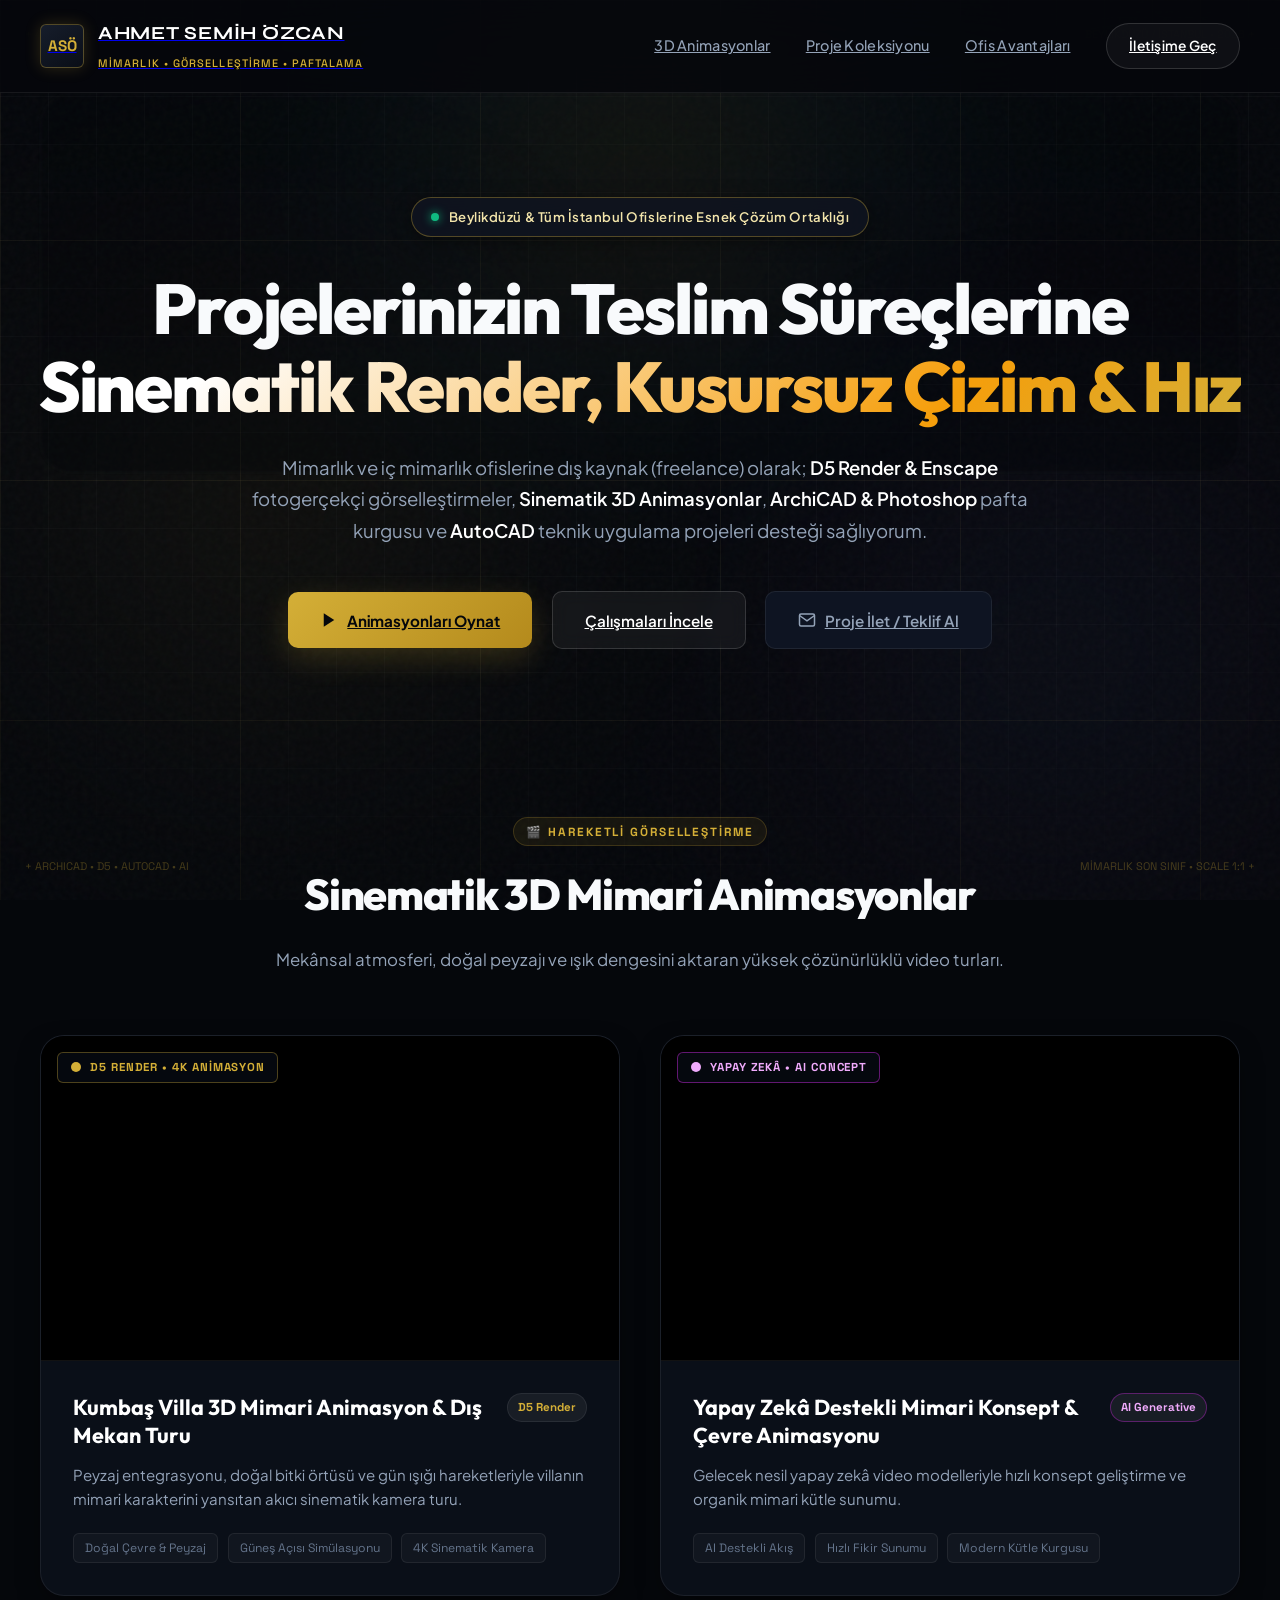
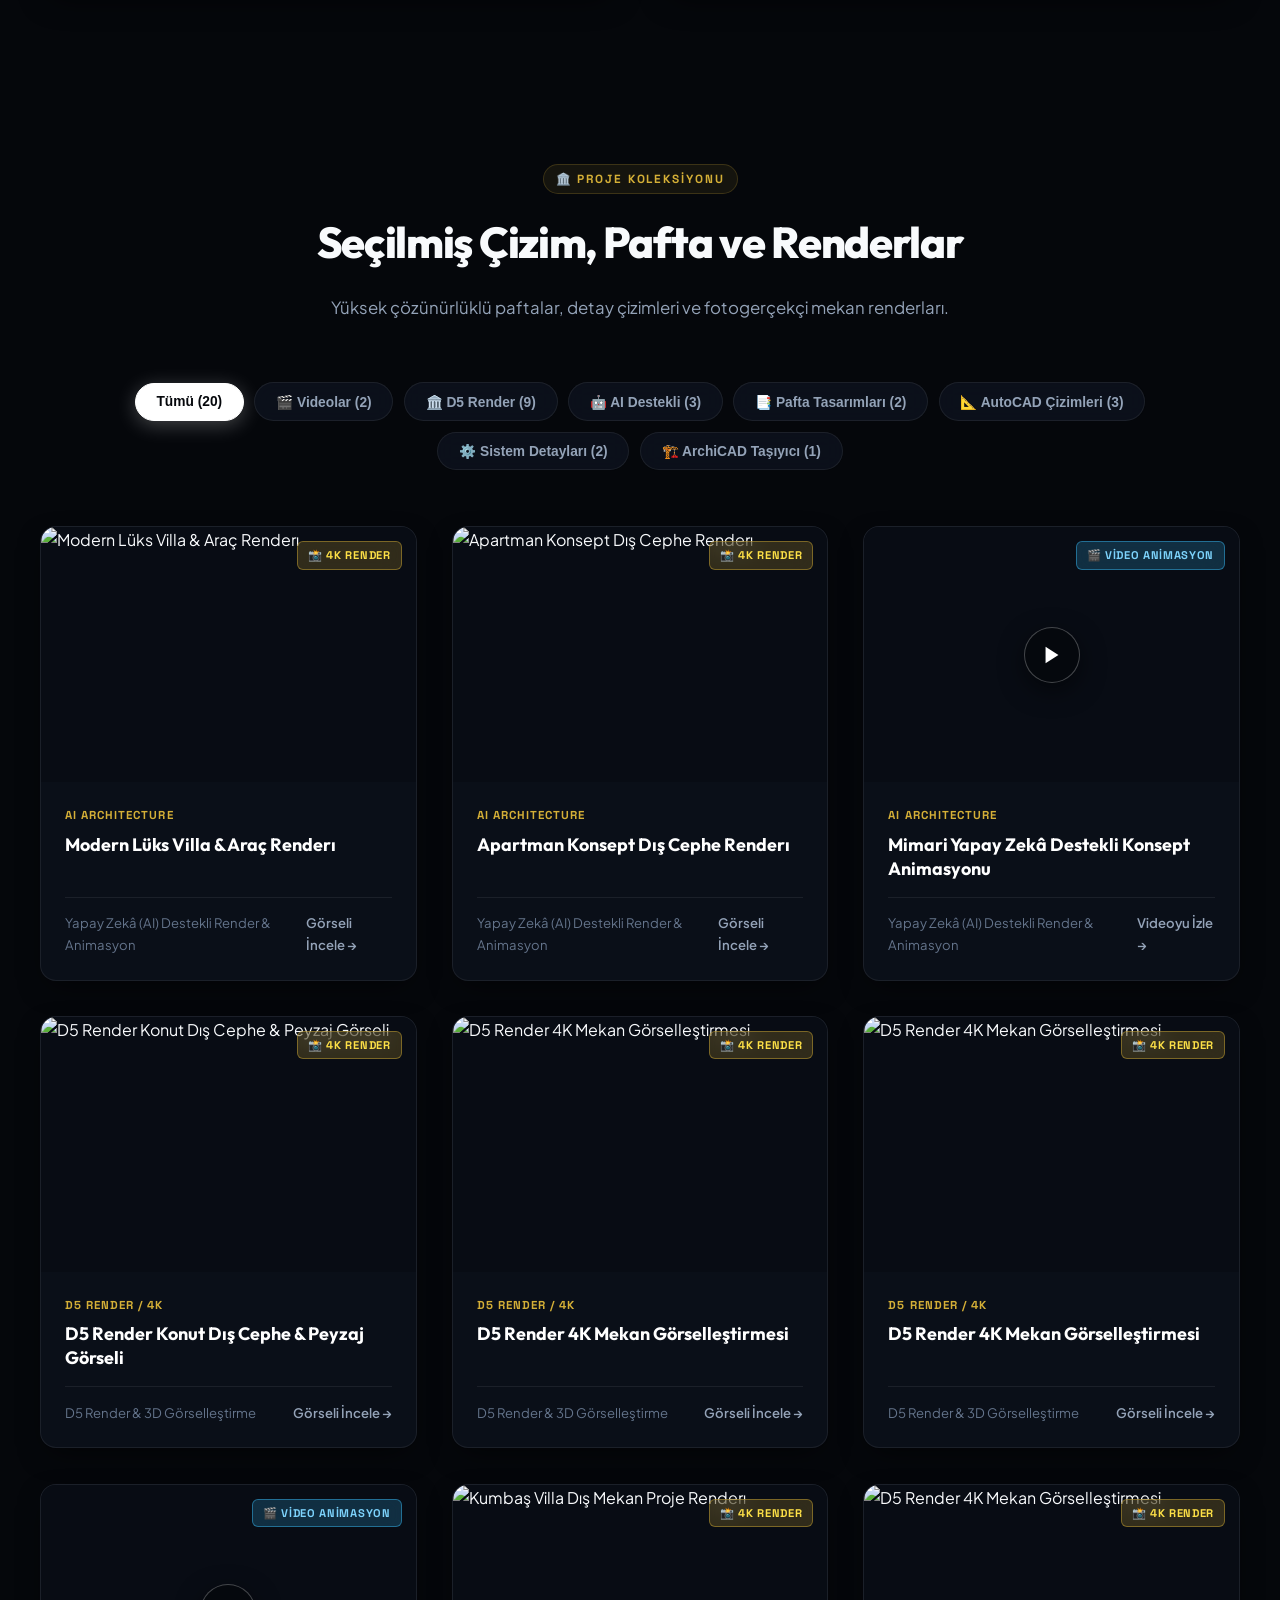
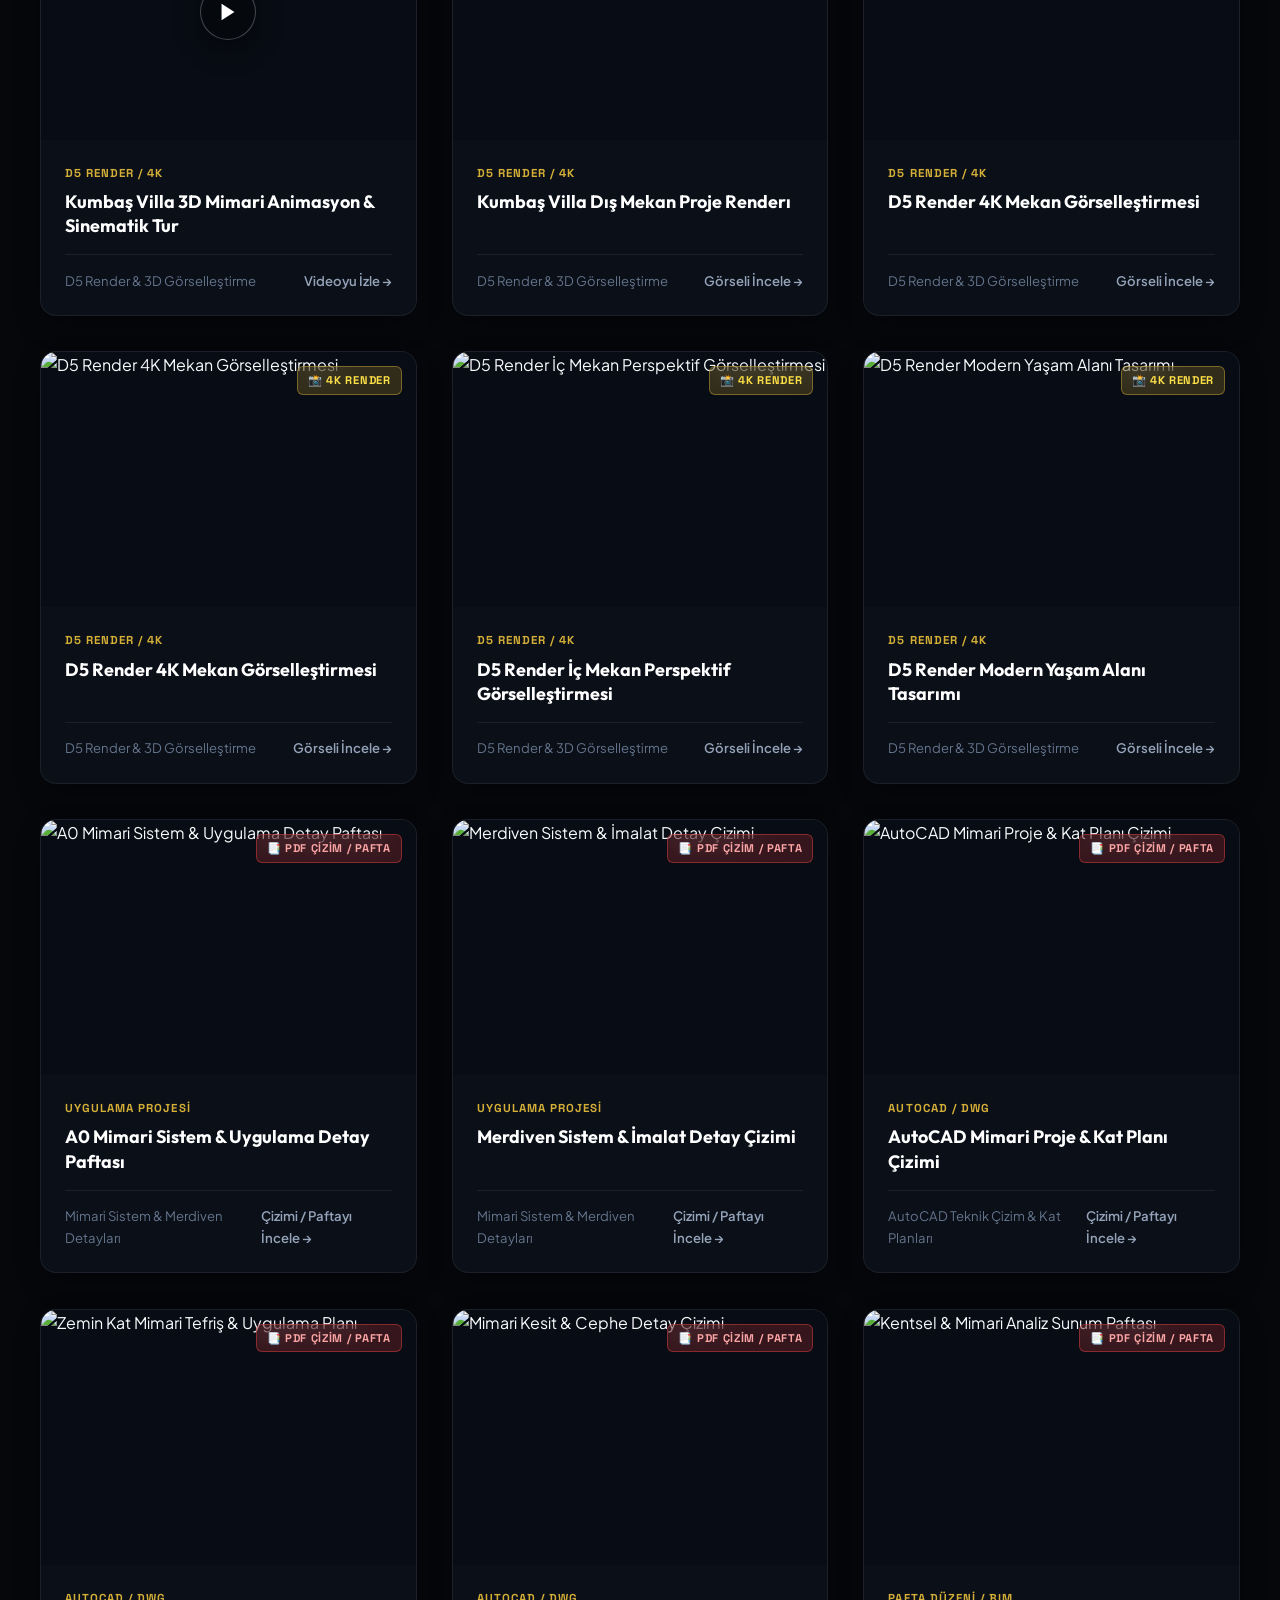
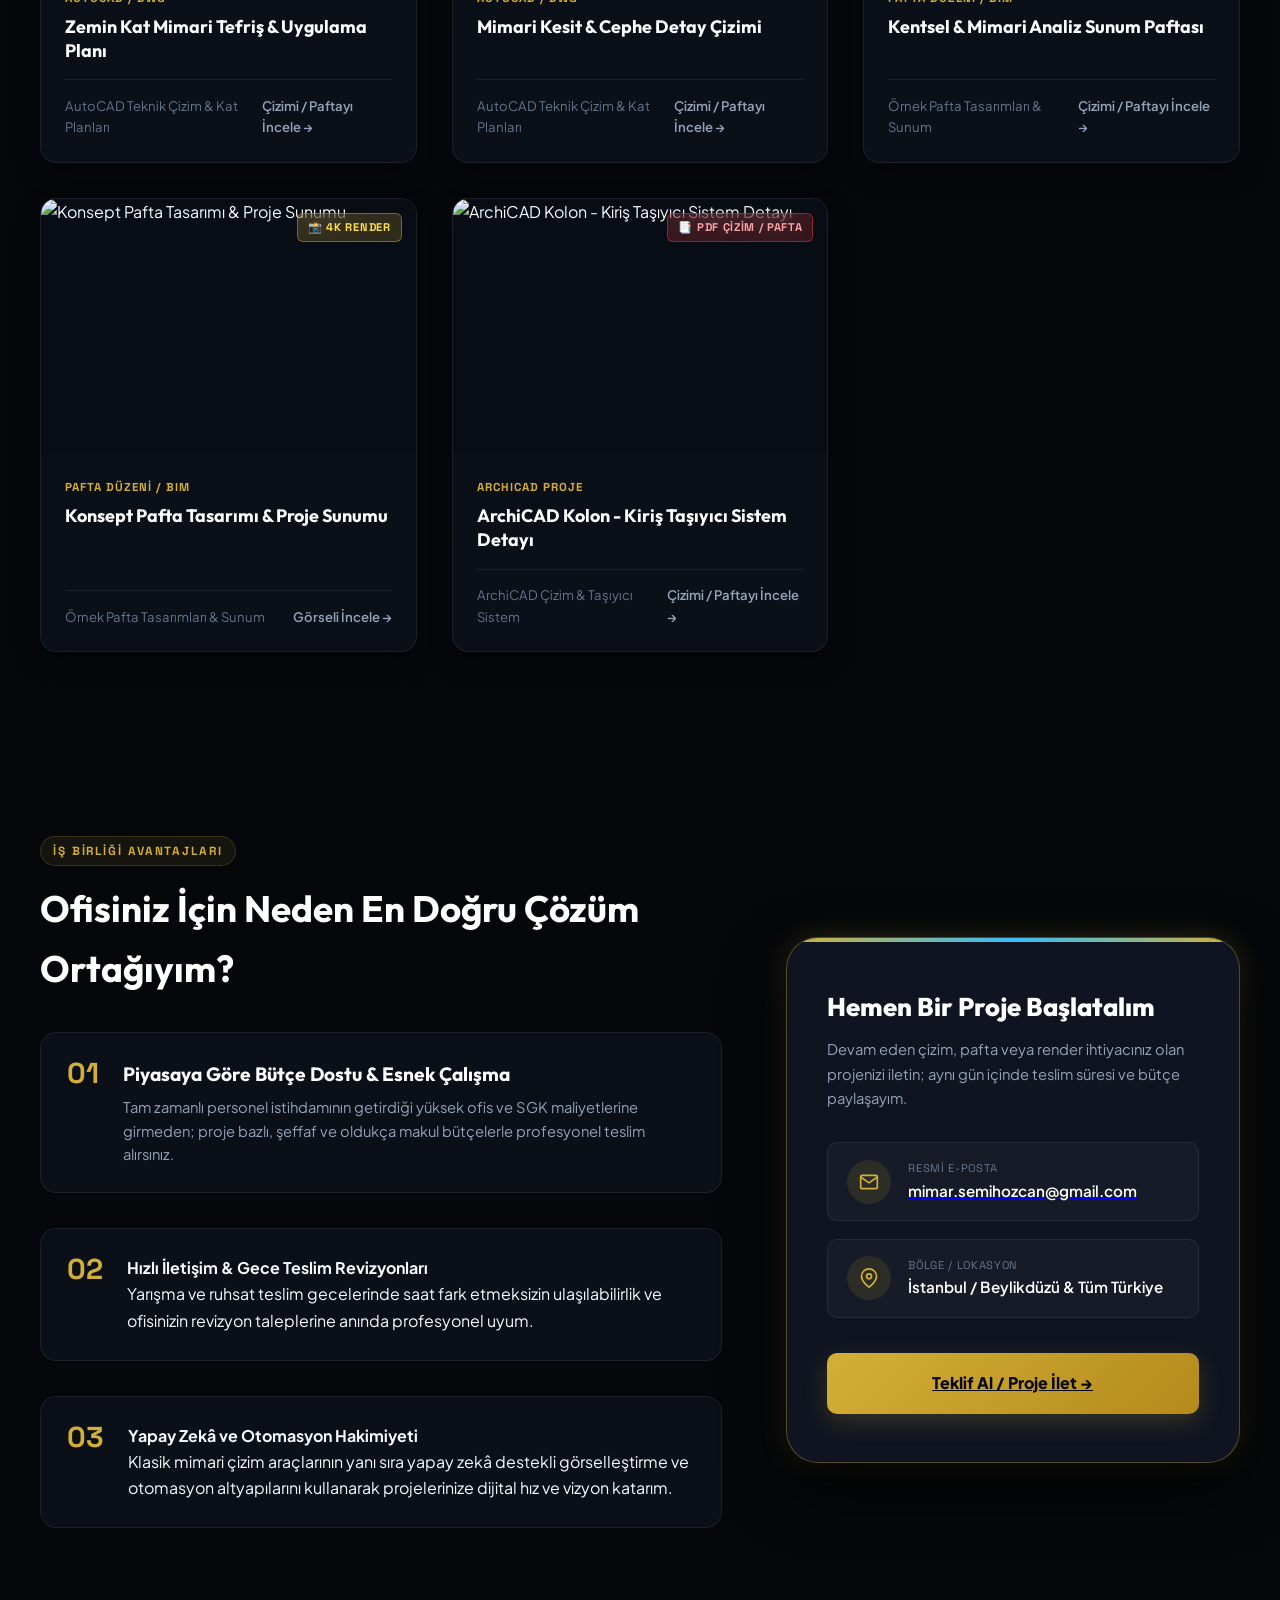
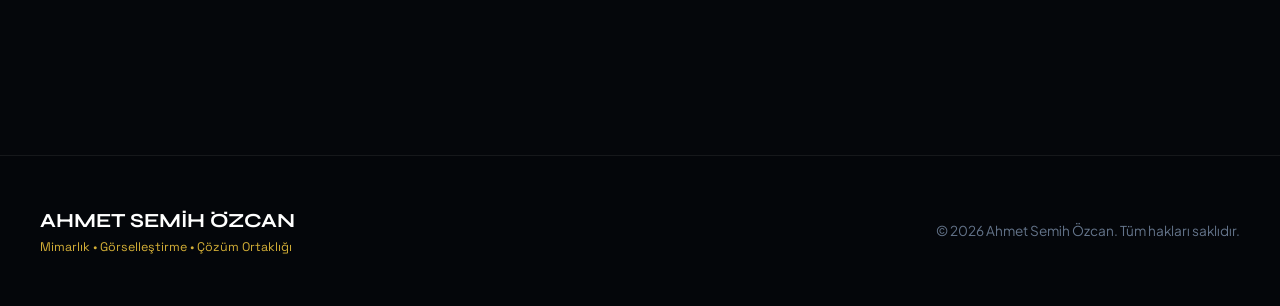
==== index.html @ 5a9ee0f5 "Semih Ozcan Mimarlik & 3D Gorsellestirme Portfolyosu" ====
<!DOCTYPE html>
<html lang="tr">
<head>
  <meta charset="UTF-8">
  <meta name="viewport" content="width=device-width, initial-scale=1.0">
  <title>Ahmet Semih Özcan | Mimari Tasarım, Render, Animasyon & Çizim Atölyesi</title>
  <meta name="description" content="Ahmet Semih Özcan - Mimari Portfolyo: D5 Render, 3D Sinematik Mimari Animasyonlar, ArchiCAD paftalama, AutoCAD teknik detay projeleri.">
  <link rel="stylesheet" href="/portfolio/style.css?v=2.3">
  <link rel="stylesheet" href="/style.css?v=2.3">
  <style>
/* === LUXURY ARCHITECTURAL ATELIER - PREMIUM DESIGN SYSTEM === */
@import url('https://fonts.googleapis.com/css2?family=Outfit:wght@300;400;500;600;700;800;900&family=Plus+Jakarta+Sans:ital,wght@0,300;0,400;0,500;0,600;0,700;1,400&family=Syne:wght@500;600;700;800&family=Space+Grotesk:wght@500;700&display=swap');

:root {
  --bg-deep: #05070B;
  --bg-surface: #090D15;
  --bg-surface-elevated: #0F1420;
  --bg-glass: rgba(12, 17, 27, 0.75);
  --bg-glass-card: rgba(15, 21, 33, 0.65);
  
  --border-subtle: rgba(255, 255, 255, 0.07);
  --border-medium: rgba(255, 255, 255, 0.14);
  --border-gold: rgba(212, 175, 55, 0.35);
  --border-gold-hover: rgba(212, 175, 55, 0.7);
  
  --gold: #D4AF37;
  --gold-light: #F3E5AB;
  --gold-glow: rgba(212, 175, 55, 0.2);
  --cyan-accent: #38BDF8;
  --purple-accent: #C026D3;
  
  --text-pure: #FFFFFF;
  --text-heading: #F8FAFC;
  --text-body: #94A3B8;
  --text-muted: #64748B;
  
  --font-display: 'Syne', sans-serif;
  --font-heading: 'Outfit', sans-serif;
  --font-body: 'Plus Jakarta Sans', sans-serif;
  --font-mono: 'Space Grotesk', monospace;
  
  --radius-xs: 6px;
  --radius-sm: 10px;
  --radius-md: 16px;
  --radius-lg: 24px;
  --radius-xl: 32px;
  
  --shadow-card: 0 10px 30px -10px rgba(0, 0, 0, 0.7);
  --shadow-hover: 0 20px 40px -15px rgba(0, 0, 0, 0.9), 0 0 25px rgba(212, 175, 55, 0.15);
  --transition: all 0.35s cubic-bezier(0.16, 1, 0.3, 1);
}

* {
  margin: 0;
  padding: 0;
  box-sizing: border-box;
}

html {
  scroll-behavior: smooth;
}

body {
  font-family: var(--font-body);
  background-color: var(--bg-deep);
  color: var(--text-heading);
  line-height: 1.65;
  overflow-x: hidden;
  position: relative;
}

/* === ARCHITECTURAL BLUEPRINT CANVAS BACKGROUND === */
.bg-canvas-wrapper {
  position: fixed;
  top: 0;
  left: 0;
  width: 100vw;
  height: 100vh;
  z-index: -1;
  pointer-events: none;
  overflow: hidden;
}

/* Subtle drafting grid */
.architectural-grid {
  position: absolute;
  inset: 0;
  background-image: 
    linear-gradient(to right, rgba(255, 255, 255, 0.025) 1px, transparent 1px),
    linear-gradient(to bottom, rgba(255, 255, 255, 0.025) 1px, transparent 1px);
  background-size: 48px 48px;
  mask-image: radial-gradient(ellipse 90% 80% at 50% 30%, #000 60%, transparent 100%);
  -webkit-mask-image: radial-gradient(ellipse 90% 80% at 50% 30%, #000 60%, transparent 100%);
}

/* Macro grid lines */
.architectural-macro-grid {
  position: absolute;
  inset: 0;
  background-image: 
    linear-gradient(to right, rgba(212, 175, 55, 0.04) 1px, transparent 1px),
    linear-gradient(to bottom, rgba(212, 175, 55, 0.04) 1px, transparent 1px);
  background-size: 240px 240px;
}

/* Dramatic Ambient Spotlights (Gallery Lighting) */
.ambient-light-1 {
  position: absolute;
  top: -10%;
  left: 50%;
  transform: translateX(-50%);
  width: 900px;
  height: 550px;
  background: radial-gradient(circle, rgba(212, 175, 55, 0.12) 0%, rgba(56, 189, 248, 0.04) 45%, transparent 75%);
  filter: blur(100px);
}

.ambient-light-2 {
  position: absolute;
  top: 40%;
  right: -10%;
  width: 700px;
  height: 600px;
  background: radial-gradient(circle, rgba(56, 189, 248, 0.06) 0%, rgba(192, 38, 211, 0.03) 50%, transparent 70%);
  filter: blur(120px);
}

.ambient-light-3 {
  position: absolute;
  bottom: 10%;
  left: -10%;
  width: 800px;
  height: 600px;
  background: radial-gradient(circle, rgba(212, 175, 55, 0.07) 0%, transparent 70%);
  filter: blur(120px);
}

/* Subtle Filmic Grain Overlay */
.grain-overlay {
  position: absolute;
  inset: 0;
  opacity: 0.03;
  background-image: url("data:image/svg+xml,%3Csvg viewBox='0 0 200 200' xmlns='http://www.w3.org/2000/svg'%3E%3Cfilter id='noiseFilter'%3E%3CfeTurbulence type='fractalNoise' baseFrequency='0.8' numOctaves='3' stitchTiles='stitch'/%3E%3C/filter%3E%3Crect width='100%25' height='100%25' filter='url(%23noiseFilter)'/%3E%3C/svg%3E");
}

/* Decorative Ruler / Blueprint Ticks */
.blueprint-decorations {
  position: fixed;
  inset: 0;
  z-index: 1;
  pointer-events: none;
}

.decor-crosshair {
  position: absolute;
  color: rgba(212, 175, 55, 0.3);
  font-family: var(--font-mono);
  font-size: 11px;
}

.decor-top-left { top: 25px; left: 25px; }
.decor-top-right { top: 25px; right: 25px; }
.decor-bottom-left { bottom: 25px; left: 25px; }
.decor-bottom-right { bottom: 25px; right: 25px; }

/* === NAVBAR === */
.navbar {
  position: sticky;
  top: 0;
  z-index: 100;
  backdrop-filter: blur(24px);
  -webkit-backdrop-filter: blur(24px);
  background: rgba(5, 7, 11, 0.82);
  border-bottom: 1px solid var(--border-subtle);
  padding: 1.1rem 2.5rem;
}

.nav-container {
  max-width: 1400px;
  margin: 0 auto;
  display: flex;
  justify-content: space-between;
  align-items: center;
}

.brand-logo {
  display: flex;
  align-items: center;
  gap: 14px;
}

.logo-badge {
  width: 44px;
  height: 44px;
  border-radius: var(--radius-xs);
  background: linear-gradient(145deg, #161D2B, #0A0E17);
  border: 1px solid var(--border-gold);
  color: var(--gold);
  display: flex;
  align-items: center;
  justify-content: center;
  font-family: var(--font-mono);
  font-weight: 700;
  font-size: 0.95rem;
  box-shadow: 0 0 16px var(--gold-glow);
}

.brand-title-group .name {
  font-family: var(--font-display);
  font-size: 1.15rem;
  font-weight: 700;
  letter-spacing: 0.04em;
  color: var(--text-pure);
  display: block;
}

.brand-title-group .tagline {
  font-family: var(--font-mono);
  font-size: 0.68rem;
  font-weight: 500;
  color: var(--gold);
  letter-spacing: 0.1em;
  text-transform: uppercase;
}

.nav-links {
  display: flex;
  align-items: center;
  gap: 2.2rem;
}

.nav-links a:not(.nav-cta) {
  color: var(--text-body);
  font-size: 0.9rem;
  font-weight: 500;
  letter-spacing: 0.02em;
  position: relative;
  padding: 4px 0;
}

.nav-links a:not(.nav-cta):hover {
  color: var(--text-pure);
}

.nav-links a:not(.nav-cta)::after {
  content: '';
  position: absolute;
  bottom: 0;
  left: 0;
  width: 0%;
  height: 1px;
  background: var(--gold);
  transition: width 0.3s ease;
}

.nav-links a:not(.nav-cta):hover::after {
  width: 100%;
}

.nav-cta {
  padding: 0.65rem 1.4rem;
  background: rgba(255, 255, 255, 0.04);
  border: 1px solid var(--border-medium);
  border-radius: 40px;
  font-size: 0.86rem;
  font-weight: 600;
  color: var(--text-pure);
  letter-spacing: 0.02em;
}

.nav-cta:hover {
  background: var(--text-pure);
  color: var(--bg-deep);
  border-color: var(--text-pure);
}

/* === CINEMATIC HERO SECTION === */
.hero-section {
  position: relative;
  padding: 6.5rem 2rem 5.5rem;
  max-width: 1280px;
  margin: 0 auto;
  text-align: center;
}

/* Hero Background Render Card Banner */
.hero-backdrop-render {
  position: absolute;
  top: 0;
  left: 50%;
  transform: translateX(-50%);
  width: 95%;
  max-width: 1200px;
  height: 380px;
  border-radius: var(--radius-xl);
  background-image: linear-gradient(180deg, rgba(5, 7, 11, 0.4) 0%, rgba(5, 7, 11, 0.96) 90%), url('/portfolio/assets/files/d5_kumbag_villa_proje_render.png');
  background-size: cover;
  background-position: center 35%;
  opacity: 0.35;
  filter: blur(1px);
  z-index: 0;
  border: 1px solid var(--border-subtle);
  pointer-events: none;
}

.hero-inner {
  position: relative;
  z-index: 2;
}

.hero-status-pill {
  display: inline-flex;
  align-items: center;
  gap: 10px;
  padding: 0.5rem 1.2rem;
  background: rgba(15, 21, 33, 0.8);
  border: 1px solid var(--border-gold);
  border-radius: 40px;
  backdrop-filter: blur(12px);
  color: var(--gold-light);
  font-size: 0.82rem;
  font-weight: 600;
  letter-spacing: 0.04em;
  margin-bottom: 2rem;
  box-shadow: 0 4px 20px rgba(0, 0, 0, 0.4);
}

.hero-status-pill .indicator {
  width: 8px;
  height: 8px;
  border-radius: 50%;
  background: #10B981;
  box-shadow: 0 0 10px #10B981;
  animation: pulse 2.2s infinite;
}

.hero-headline {
  font-family: var(--font-heading);
  font-size: clamp(2.5rem, 5.5vw, 4.4rem);
  font-weight: 800;
  line-height: 1.12;
  letter-spacing: -0.03em;
  margin-bottom: 1.6rem;
}

.hero-headline .gradient-text {
  background: linear-gradient(135deg, #FFFFFF 15%, #F59E0B 75%, #D4AF37 100%);
  -webkit-background-clip: text;
  -webkit-text-fill-color: transparent;
}

.hero-description {
  font-size: 1.16rem;
  color: var(--text-body);
  max-width: 820px;
  margin: 0 auto 2.8rem;
  line-height: 1.7;
}

.hero-description strong {
  color: #FFF;
  font-weight: 600;
}

.hero-actions-row {
  display: flex;
  justify-content: center;
  align-items: center;
  gap: 1.2rem;
  flex-wrap: wrap;
}

.btn-hero {
  display: inline-flex;
  align-items: center;
  gap: 9px;
  padding: 0.95rem 2rem;
  border-radius: var(--radius-sm);
  font-size: 0.95rem;
  font-weight: 600;
  cursor: pointer;
  border: none;
  transition: var(--transition);
}

.btn-hero-primary {
  background: linear-gradient(135deg, #D4AF37, #B48A1C);
  color: #05070B;
  font-weight: 700;
  box-shadow: 0 10px 30px var(--gold-glow);
}

.btn-hero-primary:hover {
  transform: translateY(-3px);
  box-shadow: 0 15px 35px rgba(212, 175, 55, 0.4);
  color: #000;
}

.btn-hero-secondary {
  background: rgba(255, 255, 255, 0.05);
  border: 1px solid var(--border-medium);
  color: var(--text-pure);
  backdrop-filter: blur(8px);
}

.btn-hero-secondary:hover {
  background: rgba(255, 255, 255, 0.1);
  border-color: rgba(255, 255, 255, 0.3);
  transform: translateY(-3px);
}

.btn-hero-dark {
  background: #0E1422;
  border: 1px solid var(--border-subtle);
  color: var(--text-body);
}

.btn-hero-dark:hover {
  border-color: var(--border-gold);
  color: var(--gold);
  transform: translateY(-3px);
}

/* === SECTION HEADERS === */
.section-header-block {
  text-align: center;
  max-width: 780px;
  margin: 0 auto 3.8rem;
  position: relative;
}

.section-tag {
  display: inline-flex;
  align-items: center;
  gap: 6px;
  font-family: var(--font-mono);
  font-size: 0.74rem;
  font-weight: 700;
  color: var(--gold);
  letter-spacing: 0.16em;
  text-transform: uppercase;
  margin-bottom: 0.8rem;
  background: rgba(212, 175, 55, 0.08);
  padding: 4px 12px;
  border-radius: 20px;
  border: 1px solid rgba(212, 175, 55, 0.2);
}

.section-title {
  font-family: var(--font-heading);
  font-size: clamp(2rem, 4vw, 2.7rem);
  font-weight: 800;
  letter-spacing: -0.03em;
  margin-bottom: 1rem;
}

.section-subtitle {
  color: var(--text-body);
  font-size: 1.05rem;
  line-height: 1.65;
}

/* === FEATURED VIDEO THEATER SECTION === */
.video-theater-section {
  padding: 5rem 2.5rem;
  max-width: 1400px;
  margin: 0 auto;
  position: relative;
}

.video-theater-grid {
  display: grid;
  grid-template-columns: repeat(auto-fit, minmax(520px, 1fr));
  gap: 2.5rem;
}

@media (max-width: 650px) {
  .video-theater-grid { grid-template-columns: 1fr; }
}

.theater-card {
  background: var(--bg-glass-card);
  border: 1px solid var(--border-subtle);
  border-radius: var(--radius-lg);
  overflow: hidden;
  backdrop-filter: blur(16px);
  -webkit-backdrop-filter: blur(16px);
  box-shadow: var(--shadow-card);
  transition: var(--transition);
  display: flex;
  flex-direction: column;
  position: relative;
}

.theater-card:hover {
  border-color: var(--border-gold-hover);
  transform: translateY(-5px);
  box-shadow: var(--shadow-hover);
}

.theater-screen-wrap {
  position: relative;
  width: 100%;
  aspect-ratio: 16 / 9;
  background: #000;
  overflow: hidden;
  border-bottom: 1px solid var(--border-subtle);
}

.theater-screen-wrap video {
  width: 100%;
  height: 100%;
  object-fit: cover;
  display: block;
}

.theater-live-tag {
  position: absolute;
  top: 16px;
  left: 16px;
  z-index: 3;
  display: flex;
  align-items: center;
  gap: 8px;
  padding: 5px 12px;
  border-radius: var(--radius-xs);
  background: rgba(7, 10, 17, 0.85);
  border: 1px solid var(--border-gold);
  backdrop-filter: blur(10px);
  font-family: var(--font-mono);
  font-size: 0.72rem;
  font-weight: 700;
  color: var(--gold);
  letter-spacing: 0.08em;
}

.theater-live-tag.ai-tag {
  border-color: rgba(192, 38, 211, 0.5);
  color: #F0ABFC;
}

.theater-content-box {
  padding: 2rem;
  display: flex;
  flex-direction: column;
  flex-grow: 1;
}

.theater-heading-row {
  display: flex;
  justify-content: space-between;
  align-items: flex-start;
  gap: 1rem;
  margin-bottom: 0.85rem;
}

.theater-heading-row h3 {
  font-family: var(--font-heading);
  font-size: 1.35rem;
  font-weight: 700;
  color: var(--text-pure);
  line-height: 1.3;
}

.theater-type-badge {
  flex-shrink: 0;
  font-family: var(--font-mono);
  font-size: 0.72rem;
  font-weight: 700;
  padding: 4px 10px;
  border-radius: 20px;
  background: rgba(255, 255, 255, 0.06);
  border: 1px solid var(--border-subtle);
  color: var(--gold);
}

.theater-description {
  font-size: 0.94rem;
  color: var(--text-body);
  margin-bottom: 1.4rem;
  flex-grow: 1;
  line-height: 1.6;
}

.theater-specs-row {
  display: flex;
  gap: 0.6rem;
  flex-wrap: wrap;
}

.theater-specs-row span {
  font-size: 0.76rem;
  font-family: var(--font-mono);
  padding: 4px 11px;
  background: rgba(255, 255, 255, 0.03);
  border: 1px solid var(--border-subtle);
  border-radius: var(--radius-xs);
  color: var(--text-muted);
}

/* === GALLERY & CATEGORY FILTERS === */
.gallery-section {
  padding: 5.5rem 2.5rem;
  max-width: 1400px;
  margin: 0 auto;
}

.category-filter-bar {
  display: flex;
  justify-content: center;
  align-items: center;
  gap: 0.65rem;
  flex-wrap: wrap;
  margin-bottom: 3.5rem;
}

.cat-btn {
  background: rgba(15, 21, 33, 0.7);
  border: 1px solid var(--border-subtle);
  color: var(--text-body);
  padding: 0.65rem 1.3rem;
  border-radius: 40px;
  font-size: 0.86rem;
  font-weight: 600;
  cursor: pointer;
  backdrop-filter: blur(10px);
  transition: var(--transition);
}

.cat-btn:hover {
  background: rgba(255, 255, 255, 0.08);
  border-color: var(--border-medium);
  color: var(--text-pure);
}

.cat-btn.active {
  background: var(--text-pure);
  color: var(--bg-deep);
  border-color: var(--text-pure);
  box-shadow: 0 4px 20px rgba(255, 255, 255, 0.25);
  font-weight: 700;
}

.gallery-grid-container {
  display: grid;
  grid-template-columns: repeat(auto-fill, minmax(360px, 1fr));
  gap: 2.2rem;
}

@media (max-width: 450px) {
  .gallery-grid-container { grid-template-columns: 1fr; }
}

/* === GALLERY ITEM CARD === */
.project-card {
  background: var(--bg-glass-card);
  border: 1px solid var(--border-subtle);
  border-radius: var(--radius-md);
  overflow: hidden;
  backdrop-filter: blur(14px);
  -webkit-backdrop-filter: blur(14px);
  box-shadow: var(--shadow-card);
  transition: var(--transition);
  cursor: pointer;
  display: flex;
  flex-direction: column;
}

.project-card:hover {
  transform: translateY(-6px);
  border-color: var(--border-gold-hover);
  box-shadow: var(--shadow-hover);
}

.card-media-wrap {
  width: 100%;
  height: 255px;
  position: relative;
  overflow: hidden;
  background: #080C14;
}

.card-media-wrap img, 
.card-media-wrap video {
  width: 100%;
  height: 100%;
  object-fit: cover;
  transition: transform 0.6s cubic-bezier(0.16, 1, 0.3, 1);
}

.project-card:hover .card-media-wrap img {
  transform: scale(1.06);
}

.type-indicator-badge {
  position: absolute;
  top: 14px;
  right: 14px;
  padding: 4px 10px;
  border-radius: var(--radius-xs);
  font-family: var(--font-mono);
  font-size: 0.7rem;
  font-weight: 700;
  text-transform: uppercase;
  letter-spacing: 0.06em;
  backdrop-filter: blur(12px);
  z-index: 2;
}

.type-pdf {
  background: rgba(239, 68, 68, 0.2);
  border: 1px solid rgba(239, 68, 68, 0.45);
  color: #FCA5A5;
}

.type-video {
  background: rgba(56, 189, 248, 0.2);
  border: 1px solid rgba(56, 189, 248, 0.45);
  color: #7DD3FC;
}

.type-image {
  background: rgba(212, 175, 55, 0.2);
  border: 1px solid rgba(212, 175, 55, 0.45);
  color: #FDE047;
}

.play-icon-overlay {
  position: absolute;
  top: 50%;
  left: 50%;
  transform: translate(-50%, -50%);
  width: 56px;
  height: 56px;
  border-radius: 50%;
  background: rgba(5, 7, 11, 0.75);
  border: 1px solid rgba(255, 255, 255, 0.25);
  display: flex;
  align-items: center;
  justify-content: center;
  color: #FFF;
  transition: var(--transition);
  z-index: 2;
  box-shadow: 0 8px 24px rgba(0, 0, 0, 0.5);
}

.project-card:hover .play-icon-overlay {
  transform: translate(-50%, -50%) scale(1.15);
  background: var(--gold);
  color: #000;
  border-color: var(--gold);
  box-shadow: 0 0 25px var(--gold-glow);
}

.card-details {
  padding: 1.5rem;
  display: flex;
  flex-direction: column;
  flex-grow: 1;
}

.card-category-tag {
  font-family: var(--font-mono);
  font-size: 0.72rem;
  font-weight: 700;
  color: var(--gold);
  letter-spacing: 0.09em;
  text-transform: uppercase;
  margin-bottom: 0.45rem;
}

.card-details h4 {
  font-family: var(--font-heading);
  font-size: 1.12rem;
  font-weight: 700;
  color: var(--text-pure);
  margin-bottom: 1rem;
  line-height: 1.35;
}

.card-footer-action {
  margin-top: auto;
  display: flex;
  justify-content: space-between;
  align-items: center;
  padding-top: 0.9rem;
  border-top: 1px solid var(--border-subtle);
  font-size: 0.82rem;
  color: var(--text-muted);
}

.card-footer-action .action-text {
  color: var(--text-body);
  font-weight: 600;
  transition: var(--transition);
}

.project-card:hover .card-footer-action .action-text {
  color: var(--gold);
  transform: translateX(3px);
}

/* === WHY CHOOSE SEMIH SECTION === */
.value-proposition-section {
  padding: 6rem 2.5rem;
  max-width: 1400px;
  margin: 0 auto;
}

.value-grid-layout {
  display: grid;
  grid-template-columns: 1.2fr 0.8fr;
  gap: 4rem;
  align-items: center;
}

@media (max-width: 950px) {
  .value-grid-layout { grid-template-columns: 1fr; }
}

.value-card-item {
  display: flex;
  gap: 1.5rem;
  margin-bottom: 2.2rem;
  background: var(--bg-glass-card);
  border: 1px solid var(--border-subtle);
  border-radius: var(--radius-md);
  padding: 1.6rem;
  transition: var(--transition);
}

.value-card-item:hover {
  border-color: var(--border-gold);
  transform: translateX(6px);
}

.val-num {
  font-family: var(--font-mono);
  font-size: 1.8rem;
  font-weight: 800;
  color: var(--gold);
  line-height: 1;
}

.val-text h4 {
  font-family: var(--font-heading);
  font-size: 1.2rem;
  font-weight: 700;
  color: var(--text-pure);
  margin-bottom: 0.35rem;
}

.val-text p {
  font-size: 0.92rem;
  color: var(--text-body);
  line-height: 1.6;
}

/* Right Side Contact Widget */
.contact-atelier-widget {
  background: var(--bg-surface-elevated);
  border: 1px solid var(--border-gold);
  border-radius: var(--radius-xl);
  padding: 3rem 2.5rem;
  box-shadow: 0 25px 60px rgba(0, 0, 0, 0.8), 0 0 30px var(--gold-glow);
  position: relative;
  overflow: hidden;
}

.contact-atelier-widget::before {
  content: '';
  position: absolute;
  top: 0;
  left: 0;
  right: 0;
  height: 4px;
  background: linear-gradient(90deg, var(--gold), var(--cyan-accent), var(--gold));
}

.widget-title {
  font-family: var(--font-heading);
  font-size: 1.6rem;
  font-weight: 800;
  color: var(--text-pure);
  margin-bottom: 0.6rem;
}

.widget-subtitle {
  font-size: 0.92rem;
  color: var(--text-body);
  margin-bottom: 2rem;
}

.widget-details-list {
  display: flex;
  flex-direction: column;
  gap: 1.1rem;
  margin-bottom: 2.2rem;
}

.detail-row-box {
  display: flex;
  align-items: center;
  gap: 1.1rem;
  padding: 1rem 1.2rem;
  background: rgba(255, 255, 255, 0.03);
  border-radius: var(--radius-sm);
  border: 1px solid var(--border-subtle);
}

.detail-icon-circle {
  width: 44px;
  height: 44px;
  border-radius: 50%;
  background: rgba(212, 175, 55, 0.12);
  color: var(--gold);
  display: flex;
  align-items: center;
  justify-content: center;
  flex-shrink: 0;
}

.detail-text-col .label {
  display: block;
  font-family: var(--font-mono);
  font-size: 0.7rem;
  color: var(--text-muted);
  text-transform: uppercase;
  letter-spacing: 0.06em;
}

.detail-text-col .value {
  font-size: 0.95rem;
  font-weight: 600;
  color: var(--text-pure);
}

.btn-contact-submit {
  width: 100%;
  display: inline-flex;
  align-items: center;
  justify-content: center;
  gap: 10px;
  padding: 1.1rem;
  border-radius: var(--radius-sm);
  background: linear-gradient(135deg, #D4AF37, #B48A1C);
  color: #05070B;
  font-weight: 800;
  font-size: 1rem;
  border: none;
  cursor: pointer;
  transition: var(--transition);
  box-shadow: 0 8px 24px var(--gold-glow);
}

.btn-contact-submit:hover {
  transform: translateY(-3px);
  box-shadow: 0 14px 35px rgba(212, 175, 55, 0.45);
}

/* === FOOTER === */
.atelier-footer {
  border-top: 1px solid var(--border-subtle);
  padding: 3rem 2.5rem;
  margin-top: 6rem;
  background: rgba(5, 7, 11, 0.9);
}

.footer-inner {
  max-width: 1400px;
  margin: 0 auto;
  display: flex;
  justify-content: space-between;
  align-items: center;
  flex-wrap: wrap;
  gap: 1.5rem;
}

.footer-brand h4 {
  font-family: var(--font-display);
  font-size: 1.25rem;
  color: var(--text-pure);
}

.footer-brand p {
  font-family: var(--font-mono);
  font-size: 0.78rem;
  color: var(--gold);
}

.footer-copy {
  font-size: 0.85rem;
  color: var(--text-muted);
}

/* === FULLSCREEN CINEMA MODAL === */
.media-modal {
  display: none;
  position: fixed;
  inset: 0;
  z-index: 1000;
  align-items: center;
  justify-content: center;
}

.media-modal.active {
  display: flex;
}

.modal-backdrop {
  position: absolute;
  inset: 0;
  background: rgba(0, 0, 0, 0.92);
  backdrop-filter: blur(16px);
  -webkit-backdrop-filter: blur(16px);
}

.modal-content-wrap {
  position: relative;
  z-index: 10;
  width: 94%;
  max-width: 1180px;
  max-height: 92vh;
  background: #090D15;
  border: 1px solid var(--border-gold);
  border-radius: var(--radius-lg);
  overflow: hidden;
  display: flex;
  flex-direction: column;
  box-shadow: 0 30px 80px rgba(0, 0, 0, 0.95), 0 0 35px var(--gold-glow);
}

.modal-close-btn {
  position: absolute;
  top: 16px;
  right: 16px;
  width: 44px;
  height: 44px;
  border-radius: 50%;
  background: rgba(0, 0, 0, 0.7);
  border: 1px solid var(--border-medium);
  color: #FFF;
  display: flex;
  align-items: center;
  justify-content: center;
  cursor: pointer;
  z-index: 25;
  transition: var(--transition);
}

.modal-close-btn:hover {
  background: var(--gold);
  color: #000;
  transform: rotate(90deg);
}

.modal-body {
  width: 100%;
  height: 68vh;
  background: #000;
  display: flex;
  align-items: center;
  justify-content: center;
  overflow: hidden;
}

.modal-body img {
  max-width: 100%;
  max-height: 100%;
  object-fit: contain;
}

.modal-body video {
  width: 100%;
  height: 100%;
  max-height: 68vh;
  object-fit: contain;
}

.modal-body iframe {
  width: 100%;
  height: 100%;
  border: none;
}

.modal-footer {
  padding: 1.3rem 2rem;
  display: flex;
  justify-content: space-between;
  align-items: center;
  background: #0D121D;
  border-top: 1px solid var(--border-subtle);
  flex-wrap: wrap;
  gap: 1rem;
}

.modal-badge {
  font-family: var(--font-mono);
  font-size: 0.74rem;
  font-weight: 700;
  color: var(--gold);
  letter-spacing: 0.08em;
  text-transform: uppercase;
}

.modal-meta h3 {
  font-family: var(--font-heading);
  font-size: 1.25rem;
  color: #FFF;
  margin-top: 2px;
}

/* === COMPREHENSIVE MOBILE RESPONSIVE DESIGN (PHONES & TABLETS) === */
@media (max-width: 900px) {
  .navbar {
    padding: 0.9rem 1.2rem;
  }
  .nav-links {
    gap: 1rem;
  }
  .nav-links a:not(.nav-cta) {
    font-size: 0.8rem;
  }
  .nav-cta {
    padding: 0.5rem 1rem;
    font-size: 0.8rem;
  }
  .blueprint-decorations {
    display: none; /* Hide coordinate overlays on small screens */
  }
  .video-theater-section,
  .gallery-section,
  .services-contact-section {
    padding: 3.5rem 1.2rem;
  }
}

@media (max-width: 640px) {
  .navbar {
    padding: 0.75rem 1rem;
  }
  .nav-container {
    flex-direction: column;
    gap: 0.75rem;
    align-items: center;
  }
  .brand-logo {
    justify-content: center;
  }
  .brand-title-group .name {
    font-size: 1rem;
  }
  .brand-title-group .tagline {
    font-size: 0.62rem;
  }
  .nav-links {
    display: flex;
    justify-content: center;
    flex-wrap: wrap;
    gap: 0.5rem;
    width: 100%;
  }
  .nav-links a:not(.nav-cta) {
    font-size: 0.76rem;
    padding: 4px 6px;
  }
  .nav-cta {
    font-size: 0.76rem;
    padding: 0.4rem 0.85rem;
  }

  .hero-section {
    padding: 3rem 1rem 2.5rem;
  }
  .hero-status-pill {
    font-size: 0.72rem;
    padding: 0.4rem 0.9rem;
    margin-bottom: 1.4rem;
  }
  .hero-headline {
    font-size: 1.85rem;
    line-height: 1.2;
    margin-bottom: 1.2rem;
  }
  .hero-description {
    font-size: 0.94rem;
    margin-bottom: 1.8rem;
    line-height: 1.6;
  }
  .hero-actions-row {
    flex-direction: column;
    width: 100%;
    gap: 0.75rem;
  }
  .btn-hero {
    width: 100%;
    justify-content: center;
    padding: 0.85rem 1.2rem;
    font-size: 0.9rem;
  }

  /* Video Theater on mobile */
  .video-theater-section {
    padding: 3rem 1rem;
  }
  .video-theater-grid {
    grid-template-columns: 1fr;
    gap: 1.5rem;
  }
  .theater-content-box {
    padding: 1.2rem;
  }
  .theater-heading-row {
    flex-direction: column;
    gap: 0.4rem;
  }
  .theater-heading-row h3 {
    font-size: 1.15rem;
  }
  .theater-specs-row span {
    font-size: 0.7rem;
    padding: 3px 8px;
  }

  /* Gallery filters on mobile */
  .gallery-section {
    padding: 3rem 1rem;
  }
  .category-filter-bar {
    gap: 0.4rem;
    margin-bottom: 2rem;
  }
  .cat-btn {
    padding: 0.45rem 0.85rem;
    font-size: 0.76rem;
  }

  /* Gallery Grid on mobile */
  .gallery-grid-container {
    grid-template-columns: 1fr;
    gap: 1.4rem;
  }
  .card-media-wrap {
    height: 210px;
  }
  .card-details {
    padding: 1.1rem;
  }
  .card-title {
    font-size: 1.05rem;
  }
  .card-meta {
    font-size: 0.82rem;
  }

  /* Contact Widget on mobile */
  .contact-atelier-widget {
    padding: 1.8rem 1.2rem;
  }
  .widget-title {
    font-size: 1.3rem;
  }
  .detail-row-box {
    padding: 0.75rem 0.9rem;
  }

  /* Modal on mobile */
  .modal-content-wrap {
    width: 96%;
    max-height: 94vh;
    border-radius: var(--radius-md);
  }
  .modal-body {
    height: 52vh;
  }
  .modal-body video {
    max-height: 52vh;
  }
  .modal-footer {
    padding: 1rem;
    flex-direction: column;
    align-items: stretch;
    gap: 0.8rem;
  }
  .modal-meta h3 {
    font-size: 1.05rem;
  }
  #modalActions {
    display: flex;
    flex-direction: column;
    gap: 0.5rem;
  }
  #modalActions .btn {
    width: 100%;
    text-align: center;
    padding: 0.7rem !important;
  }
}


  </style>
</head>
<body>
  <!-- MİMARİ BLUEPRINT VE IŞIK ARKA PLANI -->
  <div class="bg-canvas-wrapper">
    <div class="architectural-grid"></div>
    <div class="architectural-macro-grid"></div>
    <div class="ambient-light-1"></div>
    <div class="ambient-light-2"></div>
    <div class="ambient-light-3"></div>
    <div class="grain-overlay"></div>
  </div>

  <!-- MİMARİ KOORDİNAT VE KOT ÇİZGİLERİ -->
  <div class="blueprint-decorations">
    <div class="decor-crosshair decor-top-left">+ 41°00'N 28°58'E &bull; ATELIER ÖZCAN</div>
    <div class="decor-crosshair decor-top-right">BEYLİKDÜZÜ / İSTANBUL &bull; 2026 +</div>
    <div class="decor-crosshair decor-bottom-left">+ ARCHICAD &bull; D5 &bull; AUTOCAD &bull; AI</div>
    <div class="decor-crosshair decor-bottom-right">MİMARLIK SON SINIF &bull; SCALE 1:1 +</div>
  </div>

  <!-- NAVBAR -->
  <header class="navbar">
    <div class="nav-container">
      <a href="#" class="brand-logo">
        <div class="logo-badge">ASÖ</div>
        <div class="brand-title-group">
          <span class="name">AHMET SEMİH ÖZCAN</span>
          <span class="tagline">MİMARLIK &bull; GÖRSELLEŞTİRME &bull; PAFTALAMA</span>
        </div>
      </a>
      <nav class="nav-links">
        <a href="#animasyonlar">3D Animasyonlar</a>
        <a href="#projeler">Proje Koleksiyonu</a>
        <a href="#hakkimda">Ofis Avantajları</a>
        <a href="#iletisim" class="nav-cta">İletişime Geç</a>
      </nav>
    </div>
  </header>

  <!-- CINEMATIC HERO SECTION -->
  <section class="hero-section">
    <div class="hero-backdrop-render"></div>
    <div class="hero-inner">
      <div class="hero-status-pill">
        <span class="indicator"></span>
        <span>Beylikdüzü & Tüm İstanbul Ofislerine Esnek Çözüm Ortaklığı</span>
      </div>
      <h1 class="hero-headline">
        Projelerinizin Teslim Süreçlerine <br>
        <span class="gradient-text">Sinematik Render, Kusursuz Çizim & Hız</span>
      </h1>
      <p class="hero-description">
        Mimarlık ve iç mimarlık ofislerine dış kaynak (freelance) olarak; 
        <strong>D5 Render & Enscape</strong> fotogerçekçi görselleştirmeler, 
        <strong>Sinematik 3D Animasyonlar</strong>, <strong>ArchiCAD & Photoshop</strong> pafta kurgusu ve 
        <strong>AutoCAD</strong> teknik uygulama projeleri desteği sağlıyorum.
      </p>
      <div class="hero-actions-row">
        <a href="#animasyonlar" class="btn-hero btn-hero-primary">
          <svg width="18" height="18" viewBox="0 0 24 24" fill="currentColor"><polygon points="5 3 19 12 5 21 5 3"></polygon></svg>
          Animasyonları Oynat
        </a>
        <a href="#projeler" class="btn-hero btn-hero-secondary">
          Çalışmaları İncele
        </a>
        <a href="mailto:mimar.semihozcan@gmail.com?subject=Mimari%20Proje%20Teklifi" class="btn-hero btn-hero-dark">
          <svg width="18" height="18" viewBox="0 0 24 24" fill="none" stroke="currentColor" stroke-width="2"><path d="M4 4h16c1.1 0 2 .9 2 2v12c0 1.1-.9 2-2 2H4c-1.1 0-2-.9-2-2V6c0-1.1.9-2 2-2z"></path><polyline points="22,6 12,13 2,6"></polyline></svg>
          Proje İlet / Teklif Al
        </a>
      </div>
    </div>
  </section>

  <!-- SİNEMATİK VİDEOLAR THEATER BÖLÜMÜ -->
  <section id="animasyonlar" class="video-theater-section">
    <div class="section-header-block">
      <span class="section-tag">🎬 HAREKETLİ GÖRSELLEŞTİRME</span>
      <h2 class="section-title">Sinematik 3D Mimari Animasyonlar</h2>
      <p class="section-subtitle">Mekânsal atmosferi, doğal peyzajı ve ışık dengesini aktaran yüksek çözünürlüklü video turları.</p>
    </div>

    <div class="video-theater-grid">
      <!-- Video 1: Kumbaş Villa -->
      <div class="theater-card">
        <div class="theater-screen-wrap">
          <video id="v1" playsinline loop muted controls preload="metadata" poster="/portfolio/assets/files/d5_kumbag_villa_proje_render.png">
            <source src="/portfolio/assets/files/d5_kumbag_villa_2.mp4" type="video/mp4">
          </video>
          <div class="theater-live-tag">
            <svg width="12" height="12" viewBox="0 0 24 24" fill="currentColor"><circle cx="12" cy="12" r="10"></circle></svg>
            D5 RENDER &bull; 4K ANİMASYON
          </div>
        </div>
        <div class="theater-content-box">
          <div class="theater-heading-row">
            <h3>Kumbaş Villa 3D Mimari Animasyon & Dış Mekan Turu</h3>
            <span class="theater-type-badge">D5 Render</span>
          </div>
          <p class="theater-description">
            Peyzaj entegrasyonu, doğal bitki örtüsü ve gün ışığı hareketleriyle villanın mimari karakterini yansıtan akıcı sinematik kamera turu.
          </p>
          <div class="theater-specs-row">
            <span>Doğal Çevre & Peyzaj</span>
            <span>Güneş Açısı Simülasyonu</span>
            <span>4K Sinematik Kamera</span>
          </div>
        </div>
      </div>

      <!-- Video 2: AI Mimari Konsept -->
      <div class="theater-card">
        <div class="theater-screen-wrap">
          <video id="v2" playsinline loop muted controls preload="metadata" poster="/portfolio/assets/files/ai_render_01_villa_porsche.jpg">
            <source src="/portfolio/assets/files/ai_WhatsApp_Video_2026-09-08_at_23.53.28.mp4" type="video/mp4">
          </video>
          <div class="theater-live-tag ai-tag">
            <svg width="12" height="12" viewBox="0 0 24 24" fill="currentColor"><circle cx="12" cy="12" r="10"></circle></svg>
            YAPAY ZEKÂ &bull; AI CONCEPT
          </div>
        </div>
        <div class="theater-content-box">
          <div class="theater-heading-row">
            <h3>Yapay Zekâ Destekli Mimari Konsept & Çevre Animasyonu</h3>
            <span class="theater-type-badge" style="color:#F0ABFC; border-color: rgba(192, 38, 211, 0.4);">AI Generative</span>
          </div>
          <p class="theater-description">
            Gelecek nesil yapay zekâ video modelleriyle hızlı konsept geliştirme ve organik mimari kütle sunumu.
          </p>
          <div class="theater-specs-row">
            <span>AI Destekli Akış</span>
            <span>Hızlı Fikir Sunumu</span>
            <span>Modern Kütle Kurgusu</span>
          </div>
        </div>
      </div>
    </div>
  </section>

  <!-- TÜM PROJE GALERİSİ -->
  <section id="projeler" class="gallery-section">
    <div class="section-header-block">
      <span class="section-tag">🏛️ PROJE KOLEKSİYONU</span>
      <h2 class="section-title">Seçilmiş Çizim, Pafta ve Renderlar</h2>
      <p class="section-subtitle">Yüksek çözünürlüklü paftalar, detay çizimleri ve fotogerçekçi mekan renderları.</p>
    </div>

    <!-- Kategori Filtre Butonları -->
    <div class="category-filter-bar" id="categoryFilters">
      <button class="cat-btn active" data-filter="all">Tümü (<span id="countAll">0</span>)</button>
      <button class="cat-btn" data-filter="video">🎬 Videolar (<span id="countVideo">0</span>)</button>
      <button class="cat-btn" data-filter="d5">🏛️ D5 Render (<span id="countD5">0</span>)</button>
      <button class="cat-btn" data-filter="ai">🤖 AI Destekli (<span id="countAI">0</span>)</button>
      <button class="cat-btn" data-filter="pafta">📑 Pafta Tasarımları (<span id="countPafta">0</span>)</button>
      <button class="cat-btn" data-filter="autocad">📐 AutoCAD Çizimleri (<span id="countAutocad">0</span>)</button>
      <button class="cat-btn" data-filter="detay">⚙️ Sistem Detayları (<span id="countDetay">0</span>)</button>
      <button class="cat-btn" data-filter="archicad">🏗️ ArchiCAD Taşıyıcı (<span id="countArchicad">0</span>)</button>
    </div>

    <!-- Dinamik Kartlar Grid -->
    <div class="gallery-grid-container" id="portfolioGallery">
      <!-- script.js tarafından otomatik olarak doldurulur -->
    </div>
  </section>

  <!-- OFİS İÇİN AVANTAJLAR -->
  <section id="hakkimda" class="value-proposition-section">
    <div class="value-grid-layout">
      <div>
        <div class="section-tag">İŞ BİRLİĞİ AVANTAJLARI</div>
        <h2 style="font-family: var(--font-heading); font-size: 2.3rem; margin-bottom: 2rem; color: #FFF;">
          Ofisiniz İçin Neden En Doğru Çözüm Ortağıyım?
        </h2>

        <div class="value-card-item">
          <div class="val-num">01</div>
          <div class="val-text">
            <h4>Piyasaya Göre Bütçe Dostu & Esnek Çalışma</h4>
            <p>Tam zamanlı personel istihdamının getirdiği yüksek ofis ve SGK maliyetlerine girmeden; proje bazlı, şeffaf ve oldukça makul bütçelerle profesyonel teslim alırsınız.</p>
          </div>
        </div>

        <div class="value-card-item">
          <div class="val-num">02</div>
          <div>
            <h4>Hızlı İletişim & Gece Teslim Revizyonları</h4>
            <p>Yarışma ve ruhsat teslim gecelerinde saat fark etmeksizin ulaşılabilirlik ve ofisinizin revizyon taleplerine anında profesyonel uyum.</p>
          </div>
        </div>

        <div class="value-card-item">
          <div class="val-num">03</div>
          <div>
            <h4>Yapay Zekâ ve Otomasyon Hakimiyeti</h4>
            <p>Klasik mimari çizim araçlarının yanı sıra yapay zekâ destekli görselleştirme ve otomasyon altyapılarını kullanarak projelerinize dijital hız ve vizyon katarım.</p>
          </div>
        </div>
      </div>

      <!-- Sağ Taraf İletişim Kutusu -->
      <div class="contact-atelier-widget" id="iletisim">
        <h3 class="widget-title">Hemen Bir Proje Başlatalım</h3>
        <p class="widget-subtitle">Devam eden çizim, pafta veya render ihtiyacınız olan projenizi iletin; aynı gün içinde teslim süresi ve bütçe paylaşayım.</p>
        
        <div class="widget-details-list">
          <a href="mailto:mimar.semihozcan@gmail.com" class="detail-row-box">
            <div class="detail-icon-circle">
              <svg width="20" height="20" viewBox="0 0 24 24" fill="none" stroke="currentColor" stroke-width="2"><path d="M4 4h16c1.1 0 2 .9 2 2v12c0 1.1-.9 2-2 2H4c-1.1 0-2-.9-2-2V6c0-1.1.9-2 2-2z"></path><polyline points="22,6 12,13 2,6"></polyline></svg>
            </div>
            <div class="detail-text-col">
              <span class="label">Resmi E-Posta</span>
              <span class="value">mimar.semihozcan@gmail.com</span>
            </div>
          </a>
          <div class="detail-row-box">
            <div class="detail-icon-circle">
              <svg width="20" height="20" viewBox="0 0 24 24" fill="none" stroke="currentColor" stroke-width="2"><path d="M21 10c0 7-9 13-9 13s-9-6-9-13a9 9 0 0 1 18 0z"></path><circle cx="12" cy="10" r="3"></circle></svg>
            </div>
            <div class="detail-text-col">
              <span class="label">Bölge / Lokasyon</span>
              <span class="value">İstanbul / Beylikdüzü & Tüm Türkiye</span>
            </div>
          </div>
        </div>

        <a href="mailto:mimar.semihozcan@gmail.com?subject=Mimari%20Proje%20Teklifi" class="btn-contact-submit">
          Teklif Al / Proje İlet &rarr;
        </a>
      </div>
    </div>
  </section>

  <!-- FOOTER -->
  <footer class="atelier-footer">
    <div class="footer-inner">
      <div class="footer-brand">
        <h4>AHMET SEMİH ÖZCAN</h4>
        <p>Mimarlık &bull; Görselleştirme &bull; Çözüm Ortaklığı</p>
      </div>
      <div class="footer-copy">
        <p>© 2026 Ahmet Semih Özcan. Tüm hakları saklıdır.</p>
      </div>
    </div>
  </footer>

  <!-- FULLSCREEN CINEMA & PDF MODALI -->
  <div class="media-modal" id="mediaModal">
    <div class="modal-backdrop" onclick="closeMediaModal()"></div>
    <div class="modal-content-wrap">
      <button class="modal-close-btn" onclick="closeMediaModal()" title="Kapat">
        <svg width="24" height="24" viewBox="0 0 24 24" fill="none" stroke="currentColor" stroke-width="2"><line x1="18" y1="6" x2="6" y2="18"></line><line x1="6" y1="6" x2="18" y2="18"></line></svg>
      </button>
      <div class="modal-body" id="modalBody">
        <!-- Dinamik İçerik -->
      </div>
      <div class="modal-footer">
        <div class="modal-meta">
          <span class="modal-badge" id="modalTag">KATEGORİ</span>
          <h3 id="modalTitle">Proje Başlığı</h3>
        </div>
        <div id="modalActions">
          <!-- Butonlar -->
        </div>
      </div>
    </div>
  </div>

    <script>
    window.PRELOADED_PORTFOLIO_ITEMS = [
  {
    "id": "ai_render_01_villa_porsche.jpg",
    "category_id": "ai",
    "category_name": "Yapay Zekâ (AI) Destekli Render & Animasyon",
    "tag": "AI ARCHITECTURE",
    "title": "Modern Lüks Villa & Araç Renderı",
    "original_filename": "render_01_villa_porsche.jpg",
    "type": "image",
    "file_url": "/portfolio/assets/files/ai_render_01_villa_porsche.jpg",
    "thumb_url": "/portfolio/assets/files/ai_render_01_villa_porsche.jpg"
  },
  {
    "id": "ai_render_20260908_032138_apartman.jpg",
    "category_id": "ai",
    "category_name": "Yapay Zekâ (AI) Destekli Render & Animasyon",
    "tag": "AI ARCHITECTURE",
    "title": "Apartman Konsept Dış Cephe Renderı",
    "original_filename": "render_20260908_032138_apartman.jpg",
    "type": "image",
    "file_url": "/portfolio/assets/files/ai_render_20260908_032138_apartman.jpg",
    "thumb_url": "/portfolio/assets/files/ai_render_20260908_032138_apartman.jpg"
  },
  {
    "id": "ai_WhatsApp_Video_2026-09-08_at_23.53.28.mp4",
    "category_id": "ai",
    "category_name": "Yapay Zekâ (AI) Destekli Render & Animasyon",
    "tag": "AI ARCHITECTURE",
    "title": "Mimari Yapay Zekâ Destekli Konsept Animasyonu",
    "original_filename": "WhatsApp Video 2026-09-08 at 23.53.28.mp4",
    "type": "video",
    "file_url": "/portfolio/assets/files/ai_WhatsApp_Video_2026-09-08_at_23.53.28.mp4",
    "thumb_url": "/portfolio/assets/files/ai_WhatsApp_Video_2026-09-08_at_23.53.28.mp4"
  },
  {
    "id": "d5_asdasdImage.png",
    "category_id": "d5",
    "category_name": "D5 Render & 3D Görselleştirme",
    "tag": "D5 RENDER / 4K",
    "title": "D5 Render Konut Dış Cephe & Peyzaj Görseli",
    "original_filename": "asdasdImage.png",
    "type": "image",
    "file_url": "/portfolio/assets/files/d5_asdasdImage.png",
    "thumb_url": "/portfolio/assets/files/d5_asdasdImage.png"
  },
  {
    "id": "d5_asdasdScene_1_5.png",
    "category_id": "d5",
    "category_name": "D5 Render & 3D Görselleştirme",
    "tag": "D5 RENDER / 4K",
    "title": "D5 Render 4K Mekan Görselleştirmesi",
    "original_filename": "asdasdScene 1_5.png",
    "type": "image",
    "file_url": "/portfolio/assets/files/d5_asdasdScene_1_5.png",
    "thumb_url": "/portfolio/assets/files/d5_asdasdScene_1_5.png"
  },
  {
    "id": "d5_Image_upscale01.png",
    "category_id": "d5",
    "category_name": "D5 Render & 3D Görselleştirme",
    "tag": "D5 RENDER / 4K",
    "title": "D5 Render 4K Mekan Görselleştirmesi",
    "original_filename": "Image_upscale01.png",
    "type": "image",
    "file_url": "/portfolio/assets/files/d5_Image_upscale01.png",
    "thumb_url": "/portfolio/assets/files/d5_Image_upscale01.png"
  },
  {
    "id": "d5_kumbag_villa_2.mp4",
    "category_id": "d5",
    "category_name": "D5 Render & 3D Görselleştirme",
    "tag": "D5 RENDER / 4K",
    "title": "Kumbaş Villa 3D Mimari Animasyon & Sinematik Tur",
    "original_filename": "kumbağ villa (2).mp4",
    "type": "video",
    "file_url": "/portfolio/assets/files/d5_kumbag_villa_2.mp4",
    "thumb_url": "/portfolio/assets/files/d5_kumbag_villa_2.mp4"
  },
  {
    "id": "d5_kumbag_villa_proje_render.png",
    "category_id": "d5",
    "category_name": "D5 Render & 3D Görselleştirme",
    "tag": "D5 RENDER / 4K",
    "title": "Kumbaş Villa Dış Mekan Proje Renderı",
    "original_filename": "kumbağ villa proje render.png",
    "type": "image",
    "file_url": "/portfolio/assets/files/d5_kumbag_villa_proje_render.png",
    "thumb_url": "/portfolio/assets/files/d5_kumbag_villa_proje_render.png"
  },
  {
    "id": "d5_Scene_14_upscale01.png",
    "category_id": "d5",
    "category_name": "D5 Render & 3D Görselleştirme",
    "tag": "D5 RENDER / 4K",
    "title": "D5 Render 4K Mekan Görselleştirmesi",
    "original_filename": "Scene 14_upscale01.png",
    "type": "image",
    "file_url": "/portfolio/assets/files/d5_Scene_14_upscale01.png",
    "thumb_url": "/portfolio/assets/files/d5_Scene_14_upscale01.png"
  },
  {
    "id": "d5_Scene_19_1.png",
    "category_id": "d5",
    "category_name": "D5 Render & 3D Görselleştirme",
    "tag": "D5 RENDER / 4K",
    "title": "D5 Render 4K Mekan Görselleştirmesi",
    "original_filename": "Scene 19_1.png",
    "type": "image",
    "file_url": "/portfolio/assets/files/d5_Scene_19_1.png",
    "thumb_url": "/portfolio/assets/files/d5_Scene_19_1.png"
  },
  {
    "id": "d5_WhatsApp_Image_2026-09-08_at_23.55.02.jpeg",
    "category_id": "d5",
    "category_name": "D5 Render & 3D Görselleştirme",
    "tag": "D5 RENDER / 4K",
    "title": "D5 Render İç Mekan Perspektif Görselleştirmesi",
    "original_filename": "WhatsApp Image 2026-09-08 at 23.55.02.jpeg",
    "type": "image",
    "file_url": "/portfolio/assets/files/d5_WhatsApp_Image_2026-09-08_at_23.55.02.jpeg",
    "thumb_url": "/portfolio/assets/files/d5_WhatsApp_Image_2026-09-08_at_23.55.02.jpeg"
  },
  {
    "id": "d5_WhatsApp_Image_2026-09-08_at_23.56.20.jpeg",
    "category_id": "d5",
    "category_name": "D5 Render & 3D Görselleştirme",
    "tag": "D5 RENDER / 4K",
    "title": "D5 Render Modern Yaşam Alanı Tasarımı",
    "original_filename": "WhatsApp Image 2026-09-08 at 23.56.20.jpeg",
    "type": "image",
    "file_url": "/portfolio/assets/files/d5_WhatsApp_Image_2026-09-08_at_23.56.20.jpeg",
    "thumb_url": "/portfolio/assets/files/d5_WhatsApp_Image_2026-09-08_at_23.56.20.jpeg"
  },
  {
    "id": "detay_1220802065_AHMET_SEMIH_OZCAN_A0_DETAY.pdf",
    "category_id": "detay",
    "category_name": "Mimari Sistem & Merdiven Detayları",
    "tag": "UYGULAMA PROJESİ",
    "title": "A0 Mimari Sistem & Uygulama Detay Paftası",
    "original_filename": "1220802065_AHMET_SEMİH_ÖZCAN_A0_DETAY.pdf",
    "type": "pdf",
    "file_url": "/portfolio/assets/files/detay_1220802065_AHMET_SEMIH_OZCAN_A0_DETAY.pdf",
    "thumb_url": "/portfolio/assets/thumbs/thumb_detay_1220802065_AHMET_SEMIH_OZCAN_A0_DETAY.png"
  },
  {
    "id": "detay_MERDIVEN_DETAY.pdf",
    "category_id": "detay",
    "category_name": "Mimari Sistem & Merdiven Detayları",
    "tag": "UYGULAMA PROJESİ",
    "title": "Merdiven Sistem & İmalat Detay Çizimi",
    "original_filename": "MERDİVEN DETAY.pdf",
    "type": "pdf",
    "file_url": "/portfolio/assets/files/detay_MERDIVEN_DETAY.pdf",
    "thumb_url": "/portfolio/assets/thumbs/thumb_detay_MERDIVEN_DETAY.png"
  },
  {
    "id": "autocad_proje_bilmem_ne.pdf",
    "category_id": "autocad",
    "category_name": "AutoCAD Teknik Çizim & Kat Planları",
    "tag": "AUTOCAD / DWG",
    "title": "AutoCAD Mimari Proje & Kat Planı Çizimi",
    "original_filename": "proje bilmem ne.pdf",
    "type": "pdf",
    "file_url": "/portfolio/assets/files/autocad_proje_bilmem_ne.pdf",
    "thumb_url": "/portfolio/assets/thumbs/thumb_autocad_proje_bilmem_ne.png"
  },
  {
    "id": "autocad_ZEMIN_KAT.pdf",
    "category_id": "autocad",
    "category_name": "AutoCAD Teknik Çizim & Kat Planları",
    "tag": "AUTOCAD / DWG",
    "title": "Zemin Kat Mimari Tefriş & Uygulama Planı",
    "original_filename": "ZEMİN KAT.pdf",
    "type": "pdf",
    "file_url": "/portfolio/assets/files/autocad_ZEMIN_KAT.pdf",
    "thumb_url": "/portfolio/assets/thumbs/thumb_autocad_ZEMIN_KAT.png"
  },
  {
    "id": "autocad_oa.pdf",
    "category_id": "autocad",
    "category_name": "AutoCAD Teknik Çizim & Kat Planları",
    "tag": "AUTOCAD / DWG",
    "title": "Mimari Kesit & Cephe Detay Çizimi",
    "original_filename": "öa.pdf",
    "type": "pdf",
    "file_url": "/portfolio/assets/files/autocad_oa.pdf",
    "thumb_url": "/portfolio/assets/thumbs/thumb_autocad_oa.png"
  },
  {
    "id": "pafta_analiz_paftasi_compressed_1.pdf",
    "category_id": "pafta",
    "category_name": "Örnek Pafta Tasarımları & Sunum",
    "tag": "PAFTA DÜZENİ / BIM",
    "title": "Kentsel & Mimari Analiz Sunum Paftası",
    "original_filename": "analiz paftası_compressed (1).pdf",
    "type": "pdf",
    "file_url": "/portfolio/assets/files/pafta_analiz_paftasi_compressed_1.pdf",
    "thumb_url": "/portfolio/assets/thumbs/thumb_pafta_analiz_paftasi_compressed_1.png"
  },
  {
    "id": "pafta_WhatsApp_Image_2026-09-08_at_23.56.47.jpeg",
    "category_id": "pafta",
    "category_name": "Örnek Pafta Tasarımları & Sunum",
    "tag": "PAFTA DÜZENİ / BIM",
    "title": "Konsept Pafta Tasarımı & Proje Sunumu",
    "original_filename": "WhatsApp Image 2026-09-08 at 23.56.47.jpeg",
    "type": "image",
    "file_url": "/portfolio/assets/files/pafta_WhatsApp_Image_2026-09-08_at_23.56.47.jpeg",
    "thumb_url": "/portfolio/assets/files/pafta_WhatsApp_Image_2026-09-08_at_23.56.47.jpeg"
  },
  {
    "id": "archicad_kolon_kiris.pdf",
    "category_id": "archicad",
    "category_name": "ArchiCAD Çizim & Taşıyıcı Sistem",
    "tag": "ARCHICAD PROJE",
    "title": "ArchiCAD Kolon - Kiriş Taşıyıcı Sistem Detayı",
    "original_filename": "kolon kiriş.pdf",
    "type": "pdf",
    "file_url": "/portfolio/assets/files/archicad_kolon_kiris.pdf",
    "thumb_url": "/portfolio/assets/thumbs/thumb_archicad_kolon_kiris.png"
  }
];
  </script>
  <script>
// AHMET SEMİH ÖZCAN - PORTFOLYO İÇERİK & ETKİLEŞİM MOTORU
let allPortfolioItems = [];

document.addEventListener('DOMContentLoaded', async () => {
  await loadPortfolioData();
  setupFilterButtons();
  setupSmoothScroll();
});

async function loadPortfolioData() {
  try {
    if (window.PRELOADED_PORTFOLIO_ITEMS && Array.isArray(window.PRELOADED_PORTFOLIO_ITEMS) && window.PRELOADED_PORTFOLIO_ITEMS.length > 0) {
      allPortfolioItems = window.PRELOADED_PORTFOLIO_ITEMS;
    } else {
      const res = await fetch('/portfolio/portfolio_items.json');
      allPortfolioItems = await res.json();
    }
    
    updateCategoryCounts();
    renderGallery(allPortfolioItems);
  } catch (err) {
    console.error("Portfolyo verisi yüklenemedi:", err);
  }
}

function updateCategoryCounts() {
  document.getElementById('countAll').innerText = allPortfolioItems.length;
  
  const videoCount = allPortfolioItems.filter(i => i.type === 'video').length;
  const d5Count = allPortfolioItems.filter(i => i.category_id === 'd5').length;
  const aiCount = allPortfolioItems.filter(i => i.category_id === 'ai').length;
  const paftaCount = allPortfolioItems.filter(i => i.category_id === 'pafta').length;
  const autocadCount = allPortfolioItems.filter(i => i.category_id === 'autocad').length;
  const detayCount = allPortfolioItems.filter(i => i.category_id === 'detay').length;
  const archicadCount = allPortfolioItems.filter(i => i.category_id === 'archicad').length;

  document.getElementById('countVideo').innerText = videoCount;
  document.getElementById('countD5').innerText = d5Count;
  document.getElementById('countAI').innerText = aiCount;
  document.getElementById('countPafta').innerText = paftaCount;
  document.getElementById('countAutocad').innerText = autocadCount;
  document.getElementById('countDetay').innerText = detayCount;
  document.getElementById('countArchicad').innerText = archicadCount;
}

function renderGallery(items) {
  const container = document.getElementById('portfolioGallery');
  container.innerHTML = '';

  if (items.length === 0) {
    container.innerHTML = '<div style="grid-column: 1/-1; text-align: center; color: #94a3b8; padding: 3rem;">Bu kategoride henüz çalışma bulunmuyor.</div>';
    return;
  }

  items.forEach(item => {
    const card = document.createElement('div');
    card.className = 'project-card';
    card.setAttribute('data-category', item.category_id);
    card.setAttribute('data-type', item.type);

    let mediaHTML = '';
    let badgeHTML = '';
    let actionText = '';

    if (item.type === 'video') {
      badgeHTML = `<span class="type-indicator-badge type-video">🎬 VİDEO ANİMASYON</span>`;
      mediaHTML = `
        <video muted loop playsinline preload="metadata">
          <source src="${item.file_url}" type="video/mp4">
        </video>
        <div class="play-icon-overlay">
          <svg width="22" height="22" viewBox="0 0 24 24" fill="currentColor"><polygon points="5 3 19 12 5 21 5 3"></polygon></svg>
        </div>
      `;
      actionText = 'Videoyu İzle &rarr;';
    } else if (item.type === 'pdf') {
      badgeHTML = `<span class="type-indicator-badge type-pdf">📑 PDF ÇİZİM / PAFTA</span>`;
      mediaHTML = `
        <img src="${item.thumb_url}" alt="${item.title}" loading="lazy">
      `;
      actionText = 'Çizimi / Paftayı İncele &rarr;';
    } else {
      badgeHTML = `<span class="type-indicator-badge type-image">📸 4K RENDER</span>`;
      mediaHTML = `
        <img src="${item.thumb_url}" alt="${item.title}" loading="lazy">
      `;
      actionText = 'Görseli İncele &rarr;';
    }

    card.innerHTML = `
      <div class="card-media-wrap">
        ${badgeHTML}
        ${mediaHTML}
      </div>
      <div class="card-details">
        <span class="card-category-tag">${item.tag}</span>
        <h4>${item.title}</h4>
        <div class="card-footer-action">
          <span>${item.category_name}</span>
          <span class="action-text">${actionText}</span>
        </div>
      </div>
    `;

    // Hover oynatma desteği (video kartları için)
    if (item.type === 'video') {
      const vid = card.querySelector('video');
      card.addEventListener('mouseenter', () => {
        vid.play().catch(() => {});
      });
      card.addEventListener('mouseleave', () => {
        vid.pause();
        vid.currentTime = 0;
      });
    }

    // Tıklama ile Cinema Modalı Açma
    card.addEventListener('click', () => {
      openMediaModal(item);
    });

    container.appendChild(card);
  });
}

function setupFilterButtons() {
  const filterBtns = document.querySelectorAll('.cat-btn');
  filterBtns.forEach(btn => {
    btn.addEventListener('click', () => {
      filterBtns.forEach(b => b.classList.remove('active'));
      btn.classList.add('active');

      const filter = btn.getAttribute('data-filter');
      if (filter === 'all') {
        renderGallery(allPortfolioItems);
      } else if (filter === 'video') {
        renderGallery(allPortfolioItems.filter(i => i.type === 'video'));
      } else {
        renderGallery(allPortfolioItems.filter(i => i.category_id === filter));
      }
    });
  });
}

function openMediaModal(item) {
  const modal = document.getElementById('mediaModal');
  const body = document.getElementById('modalBody');
  const title = document.getElementById('modalTitle');
  const tag = document.getElementById('modalTag');
  const actions = document.getElementById('modalActions');

  title.innerText = item.title;
  tag.innerText = item.tag + " • " + item.category_name;

  if (item.type === 'video') {
    body.innerHTML = `
      <video controls autoplay playsinline loop style="width:100%; height:100%; object-fit:contain;">
        <source src="${item.file_url}" type="video/mp4">
      </video>
    `;
    actions.innerHTML = `
      <a href="${item.file_url}" download class="btn btn-secondary" style="padding:0.5rem 1rem; font-size:0.8rem;">
        Videoyu İndir
      </a>
    `;
  } else if (item.type === 'pdf') {
    body.innerHTML = `
      <iframe src="${item.file_url}#toolbar=1" style="width:100%; height:100%;"></iframe>
    `;
    actions.innerHTML = `
      <a href="${item.file_url}" target="_blank" class="btn btn-primary" style="padding:0.5rem 1rem; font-size:0.8rem;">
        PDF'i Yeni Sekmede Tam Ekran Aç
      </a>
      <a href="${item.file_url}" download class="btn btn-secondary" style="padding:0.5rem 1rem; font-size:0.8rem;">
        PDF İndir
      </a>
    `;
  } else {
    body.innerHTML = `
      <img src="${item.file_url}" alt="${item.title}">
    `;
    actions.innerHTML = `
      <a href="${item.file_url}" target="_blank" class="btn btn-primary" style="padding:0.5rem 1rem; font-size:0.8rem;">
        Orijinal Çözünürlükte Gör
      </a>
    `;
  }

  modal.classList.add('active');
  document.body.style.overflow = 'hidden';
}

function closeMediaModal() {
  const modal = document.getElementById('mediaModal');
  const body = document.getElementById('modalBody');
  // Video varsa sesi ve oynatmayı durdur
  const vid = body.querySelector('video');
  if (vid) {
    vid.pause();
    vid.src = '';
  }
  body.innerHTML = '';
  modal.classList.remove('active');
  document.body.style.overflow = 'auto';
}

// ESC tuşu ile kapatma
document.addEventListener('keydown', (e) => {
  if (e.key === 'Escape') {
    closeMediaModal();
  }
});

function setupSmoothScroll() {
  document.querySelectorAll('a[href^="#"]').forEach(anchor => {
    anchor.addEventListener('click', function (e) {
      e.preventDefault();
      const target = document.querySelector(this.getAttribute('href'));
      if (target) {
        target.scrollIntoView({ behavior: 'smooth', block: 'start' });
      }
    });
  });
}

  </script>
  <script src="/portfolio/script.js?v=2.3"></script>
</body>
</html>
---- style.css ----
/* === LUXURY ARCHITECTURAL ATELIER - PREMIUM DESIGN SYSTEM === */
@import url('https://fonts.googleapis.com/css2?family=Outfit:wght@300;400;500;600;700;800;900&family=Plus+Jakarta+Sans:ital,wght@0,300;0,400;0,500;0,600;0,700;1,400&family=Syne:wght@500;600;700;800&family=Space+Grotesk:wght@500;700&display=swap');

:root {
  --bg-deep: #05070B;
  --bg-surface: #090D15;
  --bg-surface-elevated: #0F1420;
  --bg-glass: rgba(12, 17, 27, 0.75);
  --bg-glass-card: rgba(15, 21, 33, 0.65);
  
  --border-subtle: rgba(255, 255, 255, 0.07);
  --border-medium: rgba(255, 255, 255, 0.14);
  --border-gold: rgba(212, 175, 55, 0.35);
  --border-gold-hover: rgba(212, 175, 55, 0.7);
  
  --gold: #D4AF37;
  --gold-light: #F3E5AB;
  --gold-glow: rgba(212, 175, 55, 0.2);
  --cyan-accent: #38BDF8;
  --purple-accent: #C026D3;
  
  --text-pure: #FFFFFF;
  --text-heading: #F8FAFC;
  --text-body: #94A3B8;
  --text-muted: #64748B;
  
  --font-display: 'Syne', sans-serif;
  --font-heading: 'Outfit', sans-serif;
  --font-body: 'Plus Jakarta Sans', sans-serif;
  --font-mono: 'Space Grotesk', monospace;
  
  --radius-xs: 6px;
  --radius-sm: 10px;
  --radius-md: 16px;
  --radius-lg: 24px;
  --radius-xl: 32px;
  
  --shadow-card: 0 10px 30px -10px rgba(0, 0, 0, 0.7);
  --shadow-hover: 0 20px 40px -15px rgba(0, 0, 0, 0.9), 0 0 25px rgba(212, 175, 55, 0.15);
  --transition: all 0.35s cubic-bezier(0.16, 1, 0.3, 1);
}

* {
  margin: 0;
  padding: 0;
  box-sizing: border-box;
}

html {
  scroll-behavior: smooth;
}

body {
  font-family: var(--font-body);
  background-color: var(--bg-deep);
  color: var(--text-heading);
  line-height: 1.65;
  overflow-x: hidden;
  position: relative;
}

/* === ARCHITECTURAL BLUEPRINT CANVAS BACKGROUND === */
.bg-canvas-wrapper {
  position: fixed;
  top: 0;
  left: 0;
  width: 100vw;
  height: 100vh;
  z-index: -1;
  pointer-events: none;
  overflow: hidden;
}

/* Subtle drafting grid */
.architectural-grid {
  position: absolute;
  inset: 0;
  background-image: 
    linear-gradient(to right, rgba(255, 255, 255, 0.025) 1px, transparent 1px),
    linear-gradient(to bottom, rgba(255, 255, 255, 0.025) 1px, transparent 1px);
  background-size: 48px 48px;
  mask-image: radial-gradient(ellipse 90% 80% at 50% 30%, #000 60%, transparent 100%);
  -webkit-mask-image: radial-gradient(ellipse 90% 80% at 50% 30%, #000 60%, transparent 100%);
}

/* Macro grid lines */
.architectural-macro-grid {
  position: absolute;
  inset: 0;
  background-image: 
    linear-gradient(to right, rgba(212, 175, 55, 0.04) 1px, transparent 1px),
    linear-gradient(to bottom, rgba(212, 175, 55, 0.04) 1px, transparent 1px);
  background-size: 240px 240px;
}

/* Dramatic Ambient Spotlights (Gallery Lighting) */
.ambient-light-1 {
  position: absolute;
  top: -10%;
  left: 50%;
  transform: translateX(-50%);
  width: 900px;
  height: 550px;
  background: radial-gradient(circle, rgba(212, 175, 55, 0.12) 0%, rgba(56, 189, 248, 0.04) 45%, transparent 75%);
  filter: blur(100px);
}

.ambient-light-2 {
  position: absolute;
  top: 40%;
  right: -10%;
  width: 700px;
  height: 600px;
  background: radial-gradient(circle, rgba(56, 189, 248, 0.06) 0%, rgba(192, 38, 211, 0.03) 50%, transparent 70%);
  filter: blur(120px);
}

.ambient-light-3 {
  position: absolute;
  bottom: 10%;
  left: -10%;
  width: 800px;
  height: 600px;
  background: radial-gradient(circle, rgba(212, 175, 55, 0.07) 0%, transparent 70%);
  filter: blur(120px);
}

/* Subtle Filmic Grain Overlay */
.grain-overlay {
  position: absolute;
  inset: 0;
  opacity: 0.03;
  background-image: url("data:image/svg+xml,%3Csvg viewBox='0 0 200 200' xmlns='http://www.w3.org/2000/svg'%3E%3Cfilter id='noiseFilter'%3E%3CfeTurbulence type='fractalNoise' baseFrequency='0.8' numOctaves='3' stitchTiles='stitch'/%3E%3C/filter%3E%3Crect width='100%25' height='100%25' filter='url(%23noiseFilter)'/%3E%3C/svg%3E");
}

/* Decorative Ruler / Blueprint Ticks */
.blueprint-decorations {
  position: fixed;
  inset: 0;
  z-index: 1;
  pointer-events: none;
}

.decor-crosshair {
  position: absolute;
  color: rgba(212, 175, 55, 0.3);
  font-family: var(--font-mono);
  font-size: 11px;
}

.decor-top-left { top: 25px; left: 25px; }
.decor-top-right { top: 25px; right: 25px; }
.decor-bottom-left { bottom: 25px; left: 25px; }
.decor-bottom-right { bottom: 25px; right: 25px; }

/* === NAVBAR === */
.navbar {
  position: sticky;
  top: 0;
  z-index: 100;
  backdrop-filter: blur(24px);
  -webkit-backdrop-filter: blur(24px);
  background: rgba(5, 7, 11, 0.82);
  border-bottom: 1px solid var(--border-subtle);
  padding: 1.1rem 2.5rem;
}

.nav-container {
  max-width: 1400px;
  margin: 0 auto;
  display: flex;
  justify-content: space-between;
  align-items: center;
}

.brand-logo {
  display: flex;
  align-items: center;
  gap: 14px;
}

.logo-badge {
  width: 44px;
  height: 44px;
  border-radius: var(--radius-xs);
  background: linear-gradient(145deg, #161D2B, #0A0E17);
  border: 1px solid var(--border-gold);
  color: var(--gold);
  display: flex;
  align-items: center;
  justify-content: center;
  font-family: var(--font-mono);
  font-weight: 700;
  font-size: 0.95rem;
  box-shadow: 0 0 16px var(--gold-glow);
}

.brand-title-group .name {
  font-family: var(--font-display);
  font-size: 1.15rem;
  font-weight: 700;
  letter-spacing: 0.04em;
  color: var(--text-pure);
  display: block;
}

.brand-title-group .tagline {
  font-family: var(--font-mono);
  font-size: 0.68rem;
  font-weight: 500;
  color: var(--gold);
  letter-spacing: 0.1em;
  text-transform: uppercase;
}

.nav-links {
  display: flex;
  align-items: center;
  gap: 2.2rem;
}

.nav-links a:not(.nav-cta) {
  color: var(--text-body);
  font-size: 0.9rem;
  font-weight: 500;
  letter-spacing: 0.02em;
  position: relative;
  padding: 4px 0;
}

.nav-links a:not(.nav-cta):hover {
  color: var(--text-pure);
}

.nav-links a:not(.nav-cta)::after {
  content: '';
  position: absolute;
  bottom: 0;
  left: 0;
  width: 0%;
  height: 1px;
  background: var(--gold);
  transition: width 0.3s ease;
}

.nav-links a:not(.nav-cta):hover::after {
  width: 100%;
}

.nav-cta {
  padding: 0.65rem 1.4rem;
  background: rgba(255, 255, 255, 0.04);
  border: 1px solid var(--border-medium);
  border-radius: 40px;
  font-size: 0.86rem;
  font-weight: 600;
  color: var(--text-pure);
  letter-spacing: 0.02em;
}

.nav-cta:hover {
  background: var(--text-pure);
  color: var(--bg-deep);
  border-color: var(--text-pure);
}

/* === CINEMATIC HERO SECTION === */
.hero-section {
  position: relative;
  padding: 6.5rem 2rem 5.5rem;
  max-width: 1280px;
  margin: 0 auto;
  text-align: center;
}

/* Hero Background Render Card Banner */
.hero-backdrop-render {
  position: absolute;
  top: 0;
  left: 50%;
  transform: translateX(-50%);
  width: 95%;
  max-width: 1200px;
  height: 380px;
  border-radius: var(--radius-xl);
  background-image: linear-gradient(180deg, rgba(5, 7, 11, 0.4) 0%, rgba(5, 7, 11, 0.96) 90%), url('/portfolio/assets/files/d5_kumbag_villa_proje_render.png');
  background-size: cover;
  background-position: center 35%;
  opacity: 0.35;
  filter: blur(1px);
  z-index: 0;
  border: 1px solid var(--border-subtle);
  pointer-events: none;
}

.hero-inner {
  position: relative;
  z-index: 2;
}

.hero-status-pill {
  display: inline-flex;
  align-items: center;
  gap: 10px;
  padding: 0.5rem 1.2rem;
  background: rgba(15, 21, 33, 0.8);
  border: 1px solid var(--border-gold);
  border-radius: 40px;
  backdrop-filter: blur(12px);
  color: var(--gold-light);
  font-size: 0.82rem;
  font-weight: 600;
  letter-spacing: 0.04em;
  margin-bottom: 2rem;
  box-shadow: 0 4px 20px rgba(0, 0, 0, 0.4);
}

.hero-status-pill .indicator {
  width: 8px;
  height: 8px;
  border-radius: 50%;
  background: #10B981;
  box-shadow: 0 0 10px #10B981;
  animation: pulse 2.2s infinite;
}

.hero-headline {
  font-family: var(--font-heading);
  font-size: clamp(2.5rem, 5.5vw, 4.4rem);
  font-weight: 800;
  line-height: 1.12;
  letter-spacing: -0.03em;
  margin-bottom: 1.6rem;
}

.hero-headline .gradient-text {
  background: linear-gradient(135deg, #FFFFFF 15%, #F59E0B 75%, #D4AF37 100%);
  -webkit-background-clip: text;
  -webkit-text-fill-color: transparent;
}

.hero-description {
  font-size: 1.16rem;
  color: var(--text-body);
  max-width: 820px;
  margin: 0 auto 2.8rem;
  line-height: 1.7;
}

.hero-description strong {
  color: #FFF;
  font-weight: 600;
}

.hero-actions-row {
  display: flex;
  justify-content: center;
  align-items: center;
  gap: 1.2rem;
  flex-wrap: wrap;
}

.btn-hero {
  display: inline-flex;
  align-items: center;
  gap: 9px;
  padding: 0.95rem 2rem;
  border-radius: var(--radius-sm);
  font-size: 0.95rem;
  font-weight: 600;
  cursor: pointer;
  border: none;
  transition: var(--transition);
}

.btn-hero-primary {
  background: linear-gradient(135deg, #D4AF37, #B48A1C);
  color: #05070B;
  font-weight: 700;
  box-shadow: 0 10px 30px var(--gold-glow);
}

.btn-hero-primary:hover {
  transform: translateY(-3px);
  box-shadow: 0 15px 35px rgba(212, 175, 55, 0.4);
  color: #000;
}

.btn-hero-secondary {
  background: rgba(255, 255, 255, 0.05);
  border: 1px solid var(--border-medium);
  color: var(--text-pure);
  backdrop-filter: blur(8px);
}

.btn-hero-secondary:hover {
  background: rgba(255, 255, 255, 0.1);
  border-color: rgba(255, 255, 255, 0.3);
  transform: translateY(-3px);
}

.btn-hero-dark {
  background: #0E1422;
  border: 1px solid var(--border-subtle);
  color: var(--text-body);
}

.btn-hero-dark:hover {
  border-color: var(--border-gold);
  color: var(--gold);
  transform: translateY(-3px);
}

/* === SECTION HEADERS === */
.section-header-block {
  text-align: center;
  max-width: 780px;
  margin: 0 auto 3.8rem;
  position: relative;
}

.section-tag {
  display: inline-flex;
  align-items: center;
  gap: 6px;
  font-family: var(--font-mono);
  font-size: 0.74rem;
  font-weight: 700;
  color: var(--gold);
  letter-spacing: 0.16em;
  text-transform: uppercase;
  margin-bottom: 0.8rem;
  background: rgba(212, 175, 55, 0.08);
  padding: 4px 12px;
  border-radius: 20px;
  border: 1px solid rgba(212, 175, 55, 0.2);
}

.section-title {
  font-family: var(--font-heading);
  font-size: clamp(2rem, 4vw, 2.7rem);
  font-weight: 800;
  letter-spacing: -0.03em;
  margin-bottom: 1rem;
}

.section-subtitle {
  color: var(--text-body);
  font-size: 1.05rem;
  line-height: 1.65;
}

/* === FEATURED VIDEO THEATER SECTION === */
.video-theater-section {
  padding: 5rem 2.5rem;
  max-width: 1400px;
  margin: 0 auto;
  position: relative;
}

.video-theater-grid {
  display: grid;
  grid-template-columns: repeat(auto-fit, minmax(520px, 1fr));
  gap: 2.5rem;
}

@media (max-width: 650px) {
  .video-theater-grid { grid-template-columns: 1fr; }
}

.theater-card {
  background: var(--bg-glass-card);
  border: 1px solid var(--border-subtle);
  border-radius: var(--radius-lg);
  overflow: hidden;
  backdrop-filter: blur(16px);
  -webkit-backdrop-filter: blur(16px);
  box-shadow: var(--shadow-card);
  transition: var(--transition);
  display: flex;
  flex-direction: column;
  position: relative;
}

.theater-card:hover {
  border-color: var(--border-gold-hover);
  transform: translateY(-5px);
  box-shadow: var(--shadow-hover);
}

.theater-screen-wrap {
  position: relative;
  width: 100%;
  aspect-ratio: 16 / 9;
  background: #000;
  overflow: hidden;
  border-bottom: 1px solid var(--border-subtle);
}

.theater-screen-wrap video {
  width: 100%;
  height: 100%;
  object-fit: cover;
  display: block;
}

.theater-live-tag {
  position: absolute;
  top: 16px;
  left: 16px;
  z-index: 3;
  display: flex;
  align-items: center;
  gap: 8px;
  padding: 5px 12px;
  border-radius: var(--radius-xs);
  background: rgba(7, 10, 17, 0.85);
  border: 1px solid var(--border-gold);
  backdrop-filter: blur(10px);
  font-family: var(--font-mono);
  font-size: 0.72rem;
  font-weight: 700;
  color: var(--gold);
  letter-spacing: 0.08em;
}

.theater-live-tag.ai-tag {
  border-color: rgba(192, 38, 211, 0.5);
  color: #F0ABFC;
}

.theater-content-box {
  padding: 2rem;
  display: flex;
  flex-direction: column;
  flex-grow: 1;
}

.theater-heading-row {
  display: flex;
  justify-content: space-between;
  align-items: flex-start;
  gap: 1rem;
  margin-bottom: 0.85rem;
}

.theater-heading-row h3 {
  font-family: var(--font-heading);
  font-size: 1.35rem;
  font-weight: 700;
  color: var(--text-pure);
  line-height: 1.3;
}

.theater-type-badge {
  flex-shrink: 0;
  font-family: var(--font-mono);
  font-size: 0.72rem;
  font-weight: 700;
  padding: 4px 10px;
  border-radius: 20px;
  background: rgba(255, 255, 255, 0.06);
  border: 1px solid var(--border-subtle);
  color: var(--gold);
}

.theater-description {
  font-size: 0.94rem;
  color: var(--text-body);
  margin-bottom: 1.4rem;
  flex-grow: 1;
  line-height: 1.6;
}

.theater-specs-row {
  display: flex;
  gap: 0.6rem;
  flex-wrap: wrap;
}

.theater-specs-row span {
  font-size: 0.76rem;
  font-family: var(--font-mono);
  padding: 4px 11px;
  background: rgba(255, 255, 255, 0.03);
  border: 1px solid var(--border-subtle);
  border-radius: var(--radius-xs);
  color: var(--text-muted);
}

/* === GALLERY & CATEGORY FILTERS === */
.gallery-section {
  padding: 5.5rem 2.5rem;
  max-width: 1400px;
  margin: 0 auto;
}

.category-filter-bar {
  display: flex;
  justify-content: center;
  align-items: center;
  gap: 0.65rem;
  flex-wrap: wrap;
  margin-bottom: 3.5rem;
}

.cat-btn {
  background: rgba(15, 21, 33, 0.7);
  border: 1px solid var(--border-subtle);
  color: var(--text-body);
  padding: 0.65rem 1.3rem;
  border-radius: 40px;
  font-size: 0.86rem;
  font-weight: 600;
  cursor: pointer;
  backdrop-filter: blur(10px);
  transition: var(--transition);
}

.cat-btn:hover {
  background: rgba(255, 255, 255, 0.08);
  border-color: var(--border-medium);
  color: var(--text-pure);
}

.cat-btn.active {
  background: var(--text-pure);
  color: var(--bg-deep);
  border-color: var(--text-pure);
  box-shadow: 0 4px 20px rgba(255, 255, 255, 0.25);
  font-weight: 700;
}

.gallery-grid-container {
  display: grid;
  grid-template-columns: repeat(auto-fill, minmax(360px, 1fr));
  gap: 2.2rem;
}

@media (max-width: 450px) {
  .gallery-grid-container { grid-template-columns: 1fr; }
}

/* === GALLERY ITEM CARD === */
.project-card {
  background: var(--bg-glass-card);
  border: 1px solid var(--border-subtle);
  border-radius: var(--radius-md);
  overflow: hidden;
  backdrop-filter: blur(14px);
  -webkit-backdrop-filter: blur(14px);
  box-shadow: var(--shadow-card);
  transition: var(--transition);
  cursor: pointer;
  display: flex;
  flex-direction: column;
}

.project-card:hover {
  transform: translateY(-6px);
  border-color: var(--border-gold-hover);
  box-shadow: var(--shadow-hover);
}

.card-media-wrap {
  width: 100%;
  height: 255px;
  position: relative;
  overflow: hidden;
  background: #080C14;
}

.card-media-wrap img, 
.card-media-wrap video {
  width: 100%;
  height: 100%;
  object-fit: cover;
  transition: transform 0.6s cubic-bezier(0.16, 1, 0.3, 1);
}

.project-card:hover .card-media-wrap img {
  transform: scale(1.06);
}

.type-indicator-badge {
  position: absolute;
  top: 14px;
  right: 14px;
  padding: 4px 10px;
  border-radius: var(--radius-xs);
  font-family: var(--font-mono);
  font-size: 0.7rem;
  font-weight: 700;
  text-transform: uppercase;
  letter-spacing: 0.06em;
  backdrop-filter: blur(12px);
  z-index: 2;
}

.type-pdf {
  background: rgba(239, 68, 68, 0.2);
  border: 1px solid rgba(239, 68, 68, 0.45);
  color: #FCA5A5;
}

.type-video {
  background: rgba(56, 189, 248, 0.2);
  border: 1px solid rgba(56, 189, 248, 0.45);
  color: #7DD3FC;
}

.type-image {
  background: rgba(212, 175, 55, 0.2);
  border: 1px solid rgba(212, 175, 55, 0.45);
  color: #FDE047;
}

.play-icon-overlay {
  position: absolute;
  top: 50%;
  left: 50%;
  transform: translate(-50%, -50%);
  width: 56px;
  height: 56px;
  border-radius: 50%;
  background: rgba(5, 7, 11, 0.75);
  border: 1px solid rgba(255, 255, 255, 0.25);
  display: flex;
  align-items: center;
  justify-content: center;
  color: #FFF;
  transition: var(--transition);
  z-index: 2;
  box-shadow: 0 8px 24px rgba(0, 0, 0, 0.5);
}

.project-card:hover .play-icon-overlay {
  transform: translate(-50%, -50%) scale(1.15);
  background: var(--gold);
  color: #000;
  border-color: var(--gold);
  box-shadow: 0 0 25px var(--gold-glow);
}

.card-details {
  padding: 1.5rem;
  display: flex;
  flex-direction: column;
  flex-grow: 1;
}

.card-category-tag {
  font-family: var(--font-mono);
  font-size: 0.72rem;
  font-weight: 700;
  color: var(--gold);
  letter-spacing: 0.09em;
  text-transform: uppercase;
  margin-bottom: 0.45rem;
}

.card-details h4 {
  font-family: var(--font-heading);
  font-size: 1.12rem;
  font-weight: 700;
  color: var(--text-pure);
  margin-bottom: 1rem;
  line-height: 1.35;
}

.card-footer-action {
  margin-top: auto;
  display: flex;
  justify-content: space-between;
  align-items: center;
  padding-top: 0.9rem;
  border-top: 1px solid var(--border-subtle);
  font-size: 0.82rem;
  color: var(--text-muted);
}

.card-footer-action .action-text {
  color: var(--text-body);
  font-weight: 600;
  transition: var(--transition);
}

.project-card:hover .card-footer-action .action-text {
  color: var(--gold);
  transform: translateX(3px);
}

/* === WHY CHOOSE SEMIH SECTION === */
.value-proposition-section {
  padding: 6rem 2.5rem;
  max-width: 1400px;
  margin: 0 auto;
}

.value-grid-layout {
  display: grid;
  grid-template-columns: 1.2fr 0.8fr;
  gap: 4rem;
  align-items: center;
}

@media (max-width: 950px) {
  .value-grid-layout { grid-template-columns: 1fr; }
}

.value-card-item {
  display: flex;
  gap: 1.5rem;
  margin-bottom: 2.2rem;
  background: var(--bg-glass-card);
  border: 1px solid var(--border-subtle);
  border-radius: var(--radius-md);
  padding: 1.6rem;
  transition: var(--transition);
}

.value-card-item:hover {
  border-color: var(--border-gold);
  transform: translateX(6px);
}

.val-num {
  font-family: var(--font-mono);
  font-size: 1.8rem;
  font-weight: 800;
  color: var(--gold);
  line-height: 1;
}

.val-text h4 {
  font-family: var(--font-heading);
  font-size: 1.2rem;
  font-weight: 700;
  color: var(--text-pure);
  margin-bottom: 0.35rem;
}

.val-text p {
  font-size: 0.92rem;
  color: var(--text-body);
  line-height: 1.6;
}

/* Right Side Contact Widget */
.contact-atelier-widget {
  background: var(--bg-surface-elevated);
  border: 1px solid var(--border-gold);
  border-radius: var(--radius-xl);
  padding: 3rem 2.5rem;
  box-shadow: 0 25px 60px rgba(0, 0, 0, 0.8), 0 0 30px var(--gold-glow);
  position: relative;
  overflow: hidden;
}

.contact-atelier-widget::before {
  content: '';
  position: absolute;
  top: 0;
  left: 0;
  right: 0;
  height: 4px;
  background: linear-gradient(90deg, var(--gold), var(--cyan-accent), var(--gold));
}

.widget-title {
  font-family: var(--font-heading);
  font-size: 1.6rem;
  font-weight: 800;
  color: var(--text-pure);
  margin-bottom: 0.6rem;
}

.widget-subtitle {
  font-size: 0.92rem;
  color: var(--text-body);
  margin-bottom: 2rem;
}

.widget-details-list {
  display: flex;
  flex-direction: column;
  gap: 1.1rem;
  margin-bottom: 2.2rem;
}

.detail-row-box {
  display: flex;
  align-items: center;
  gap: 1.1rem;
  padding: 1rem 1.2rem;
  background: rgba(255, 255, 255, 0.03);
  border-radius: var(--radius-sm);
  border: 1px solid var(--border-subtle);
}

.detail-icon-circle {
  width: 44px;
  height: 44px;
  border-radius: 50%;
  background: rgba(212, 175, 55, 0.12);
  color: var(--gold);
  display: flex;
  align-items: center;
  justify-content: center;
  flex-shrink: 0;
}

.detail-text-col .label {
  display: block;
  font-family: var(--font-mono);
  font-size: 0.7rem;
  color: var(--text-muted);
  text-transform: uppercase;
  letter-spacing: 0.06em;
}

.detail-text-col .value {
  font-size: 0.95rem;
  font-weight: 600;
  color: var(--text-pure);
}

.btn-contact-submit {
  width: 100%;
  display: inline-flex;
  align-items: center;
  justify-content: center;
  gap: 10px;
  padding: 1.1rem;
  border-radius: var(--radius-sm);
  background: linear-gradient(135deg, #D4AF37, #B48A1C);
  color: #05070B;
  font-weight: 800;
  font-size: 1rem;
  border: none;
  cursor: pointer;
  transition: var(--transition);
  box-shadow: 0 8px 24px var(--gold-glow);
}

.btn-contact-submit:hover {
  transform: translateY(-3px);
  box-shadow: 0 14px 35px rgba(212, 175, 55, 0.45);
}

/* === FOOTER === */
.atelier-footer {
  border-top: 1px solid var(--border-subtle);
  padding: 3rem 2.5rem;
  margin-top: 6rem;
  background: rgba(5, 7, 11, 0.9);
}

.footer-inner {
  max-width: 1400px;
  margin: 0 auto;
  display: flex;
  justify-content: space-between;
  align-items: center;
  flex-wrap: wrap;
  gap: 1.5rem;
}

.footer-brand h4 {
  font-family: var(--font-display);
  font-size: 1.25rem;
  color: var(--text-pure);
}

.footer-brand p {
  font-family: var(--font-mono);
  font-size: 0.78rem;
  color: var(--gold);
}

.footer-copy {
  font-size: 0.85rem;
  color: var(--text-muted);
}

/* === FULLSCREEN CINEMA MODAL === */
.media-modal {
  display: none;
  position: fixed;
  inset: 0;
  z-index: 1000;
  align-items: center;
  justify-content: center;
}

.media-modal.active {
  display: flex;
}

.modal-backdrop {
  position: absolute;
  inset: 0;
  background: rgba(0, 0, 0, 0.92);
  backdrop-filter: blur(16px);
  -webkit-backdrop-filter: blur(16px);
}

.modal-content-wrap {
  position: relative;
  z-index: 10;
  width: 94%;
  max-width: 1180px;
  max-height: 92vh;
  background: #090D15;
  border: 1px solid var(--border-gold);
  border-radius: var(--radius-lg);
  overflow: hidden;
  display: flex;
  flex-direction: column;
  box-shadow: 0 30px 80px rgba(0, 0, 0, 0.95), 0 0 35px var(--gold-glow);
}

.modal-close-btn {
  position: absolute;
  top: 16px;
  right: 16px;
  width: 44px;
  height: 44px;
  border-radius: 50%;
  background: rgba(0, 0, 0, 0.7);
  border: 1px solid var(--border-medium);
  color: #FFF;
  display: flex;
  align-items: center;
  justify-content: center;
  cursor: pointer;
  z-index: 25;
  transition: var(--transition);
}

.modal-close-btn:hover {
  background: var(--gold);
  color: #000;
  transform: rotate(90deg);
}

.modal-body {
  width: 100%;
  height: 68vh;
  background: #000;
  display: flex;
  align-items: center;
  justify-content: center;
  overflow: hidden;
}

.modal-body img {
  max-width: 100%;
  max-height: 100%;
  object-fit: contain;
}

.modal-body video {
  width: 100%;
  height: 100%;
  max-height: 68vh;
  object-fit: contain;
}

.modal-body iframe {
  width: 100%;
  height: 100%;
  border: none;
}

.modal-footer {
  padding: 1.3rem 2rem;
  display: flex;
  justify-content: space-between;
  align-items: center;
  background: #0D121D;
  border-top: 1px solid var(--border-subtle);
  flex-wrap: wrap;
  gap: 1rem;
}

.modal-badge {
  font-family: var(--font-mono);
  font-size: 0.74rem;
  font-weight: 700;
  color: var(--gold);
  letter-spacing: 0.08em;
  text-transform: uppercase;
}

.modal-meta h3 {
  font-family: var(--font-heading);
  font-size: 1.25rem;
  color: #FFF;
  margin-top: 2px;
}

/* === COMPREHENSIVE MOBILE RESPONSIVE DESIGN (PHONES & TABLETS) === */
@media (max-width: 900px) {
  .navbar {
    padding: 0.9rem 1.2rem;
  }
  .nav-links {
    gap: 1rem;
  }
  .nav-links a:not(.nav-cta) {
    font-size: 0.8rem;
  }
  .nav-cta {
    padding: 0.5rem 1rem;
    font-size: 0.8rem;
  }
  .blueprint-decorations {
    display: none; /* Hide coordinate overlays on small screens */
  }
  .video-theater-section,
  .gallery-section,
  .services-contact-section {
    padding: 3.5rem 1.2rem;
  }
}

@media (max-width: 640px) {
  .navbar {
    padding: 0.75rem 1rem;
  }
  .nav-container {
    flex-direction: column;
    gap: 0.75rem;
    align-items: center;
  }
  .brand-logo {
    justify-content: center;
  }
  .brand-title-group .name {
    font-size: 1rem;
  }
  .brand-title-group .tagline {
    font-size: 0.62rem;
  }
  .nav-links {
    display: flex;
    justify-content: center;
    flex-wrap: wrap;
    gap: 0.5rem;
    width: 100%;
  }
  .nav-links a:not(.nav-cta) {
    font-size: 0.76rem;
    padding: 4px 6px;
  }
  .nav-cta {
    font-size: 0.76rem;
    padding: 0.4rem 0.85rem;
  }

  .hero-section {
    padding: 3rem 1rem 2.5rem;
  }
  .hero-status-pill {
    font-size: 0.72rem;
    padding: 0.4rem 0.9rem;
    margin-bottom: 1.4rem;
  }
  .hero-headline {
    font-size: 1.85rem;
    line-height: 1.2;
    margin-bottom: 1.2rem;
  }
  .hero-description {
    font-size: 0.94rem;
    margin-bottom: 1.8rem;
    line-height: 1.6;
  }
  .hero-actions-row {
    flex-direction: column;
    width: 100%;
    gap: 0.75rem;
  }
  .btn-hero {
    width: 100%;
    justify-content: center;
    padding: 0.85rem 1.2rem;
    font-size: 0.9rem;
  }

  /* Video Theater on mobile */
  .video-theater-section {
    padding: 3rem 1rem;
  }
  .video-theater-grid {
    grid-template-columns: 1fr;
    gap: 1.5rem;
  }
  .theater-content-box {
    padding: 1.2rem;
  }
  .theater-heading-row {
    flex-direction: column;
    gap: 0.4rem;
  }
  .theater-heading-row h3 {
    font-size: 1.15rem;
  }
  .theater-specs-row span {
    font-size: 0.7rem;
    padding: 3px 8px;
  }

  /* Gallery filters on mobile */
  .gallery-section {
    padding: 3rem 1rem;
  }
  .category-filter-bar {
    gap: 0.4rem;
    margin-bottom: 2rem;
  }
  .cat-btn {
    padding: 0.45rem 0.85rem;
    font-size: 0.76rem;
  }

  /* Gallery Grid on mobile */
  .gallery-grid-container {
    grid-template-columns: 1fr;
    gap: 1.4rem;
  }
  .card-media-wrap {
    height: 210px;
  }
  .card-details {
    padding: 1.1rem;
  }
  .card-title {
    font-size: 1.05rem;
  }
  .card-meta {
    font-size: 0.82rem;
  }

  /* Contact Widget on mobile */
  .contact-atelier-widget {
    padding: 1.8rem 1.2rem;
  }
  .widget-title {
    font-size: 1.3rem;
  }
  .detail-row-box {
    padding: 0.75rem 0.9rem;
  }

  /* Modal on mobile */
  .modal-content-wrap {
    width: 96%;
    max-height: 94vh;
    border-radius: var(--radius-md);
  }
  .modal-body {
    height: 52vh;
  }
  .modal-body video {
    max-height: 52vh;
  }
  .modal-footer {
    padding: 1rem;
    flex-direction: column;
    align-items: stretch;
    gap: 0.8rem;
  }
  .modal-meta h3 {
    font-size: 1.05rem;
  }
  #modalActions {
    display: flex;
    flex-direction: column;
    gap: 0.5rem;
  }
  #modalActions .btn {
    width: 100%;
    text-align: center;
    padding: 0.7rem !important;
  }
}
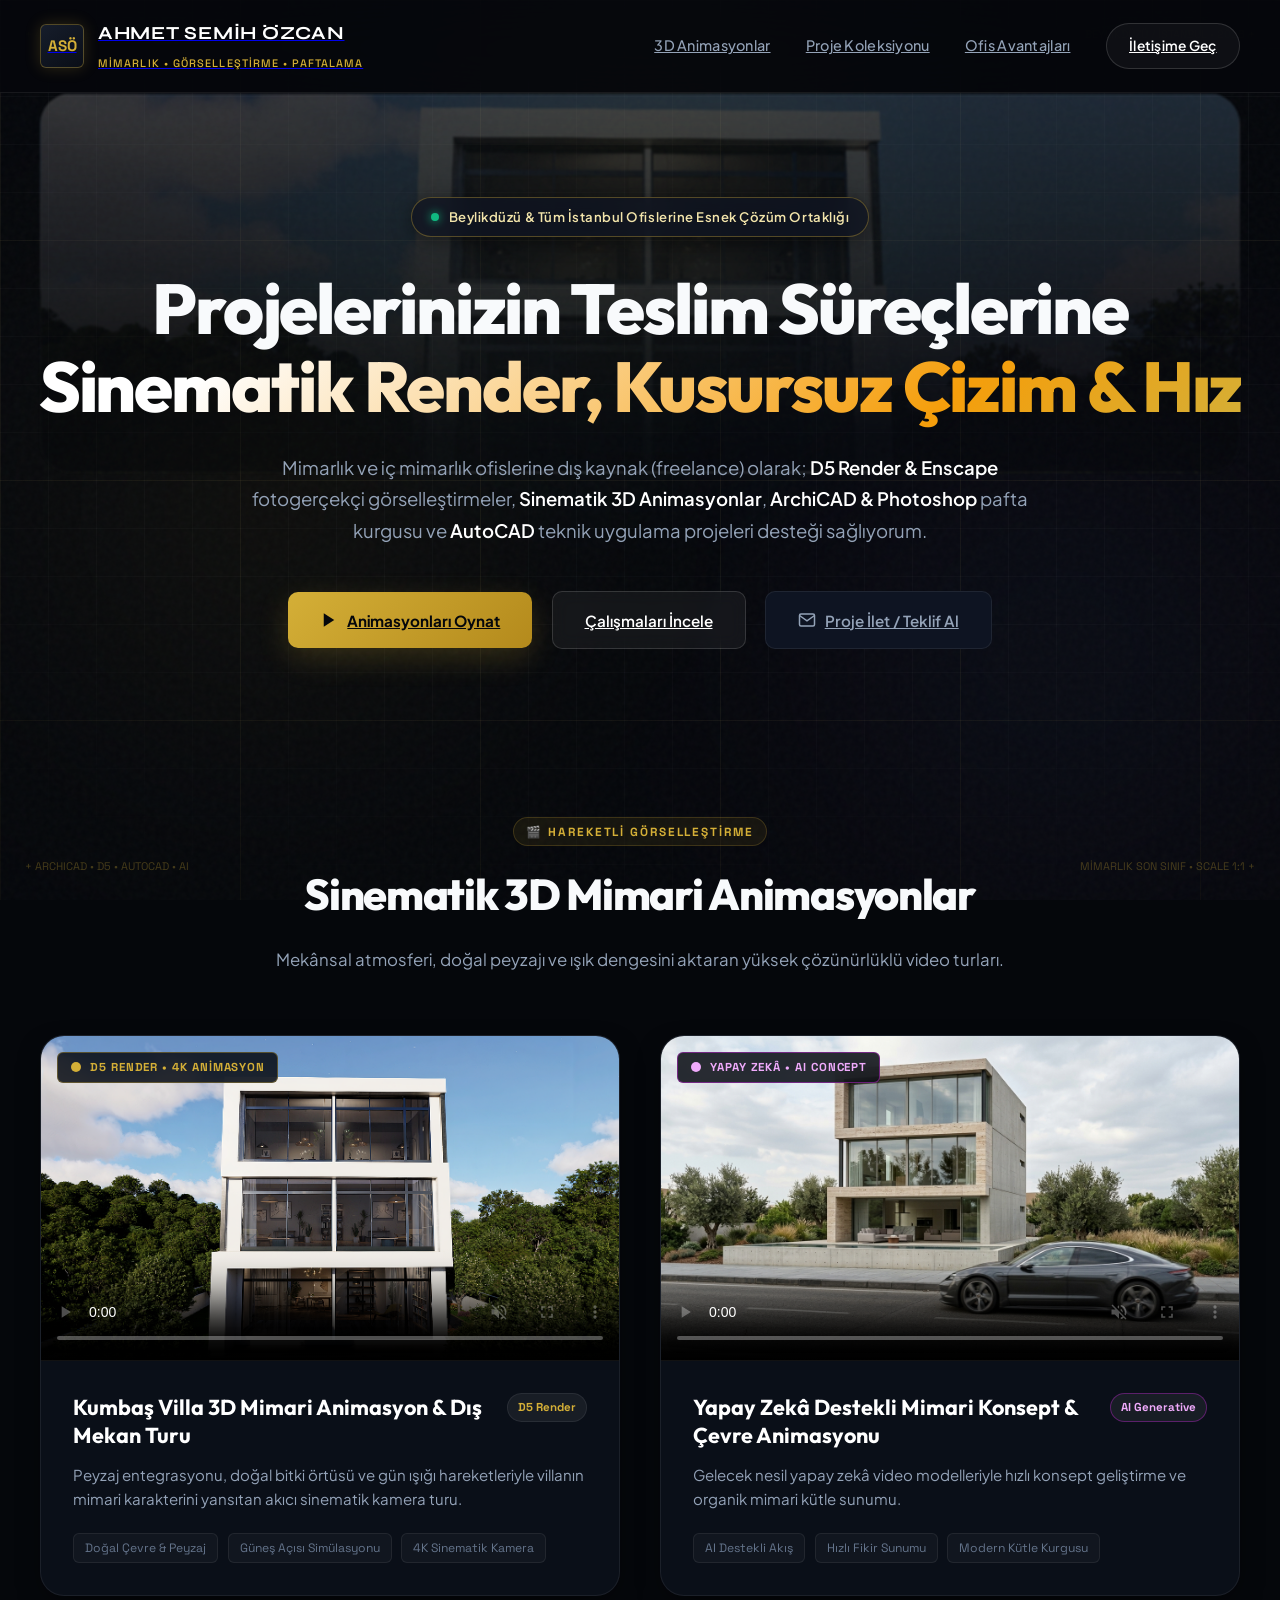
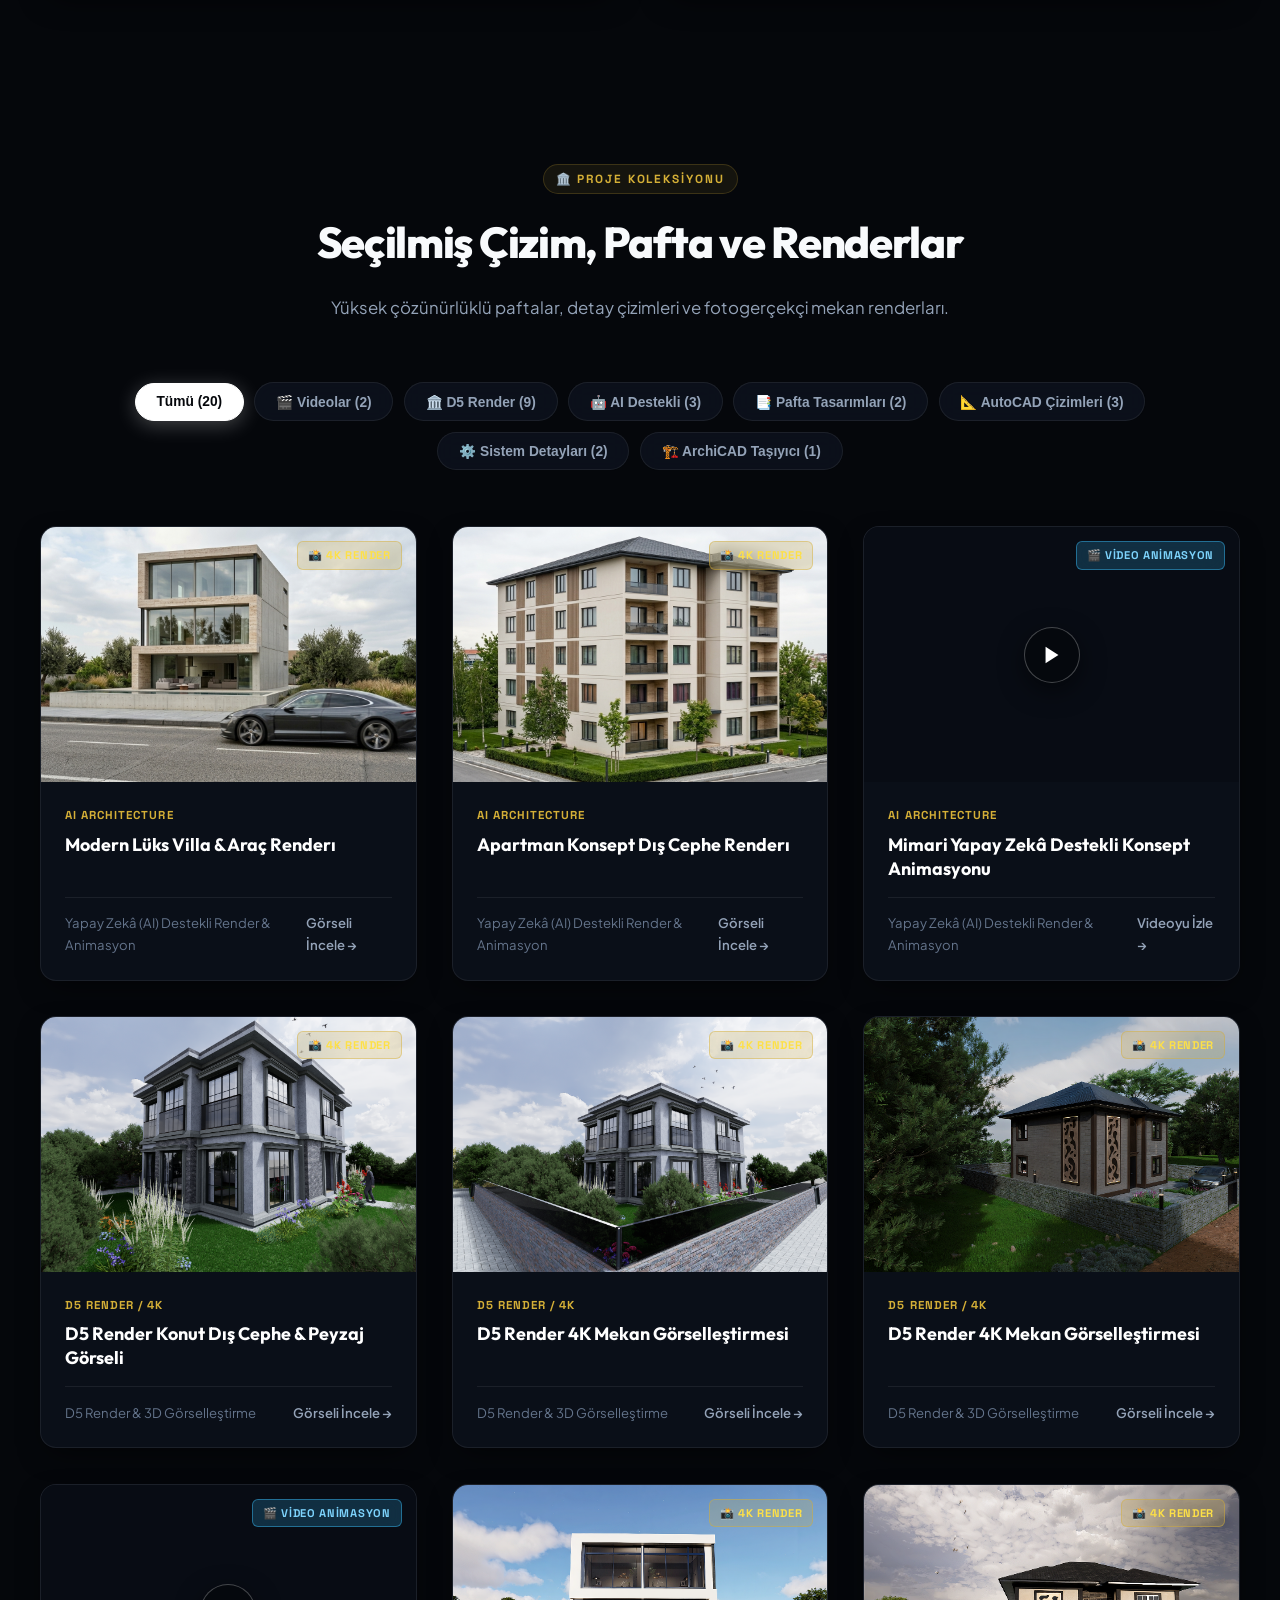
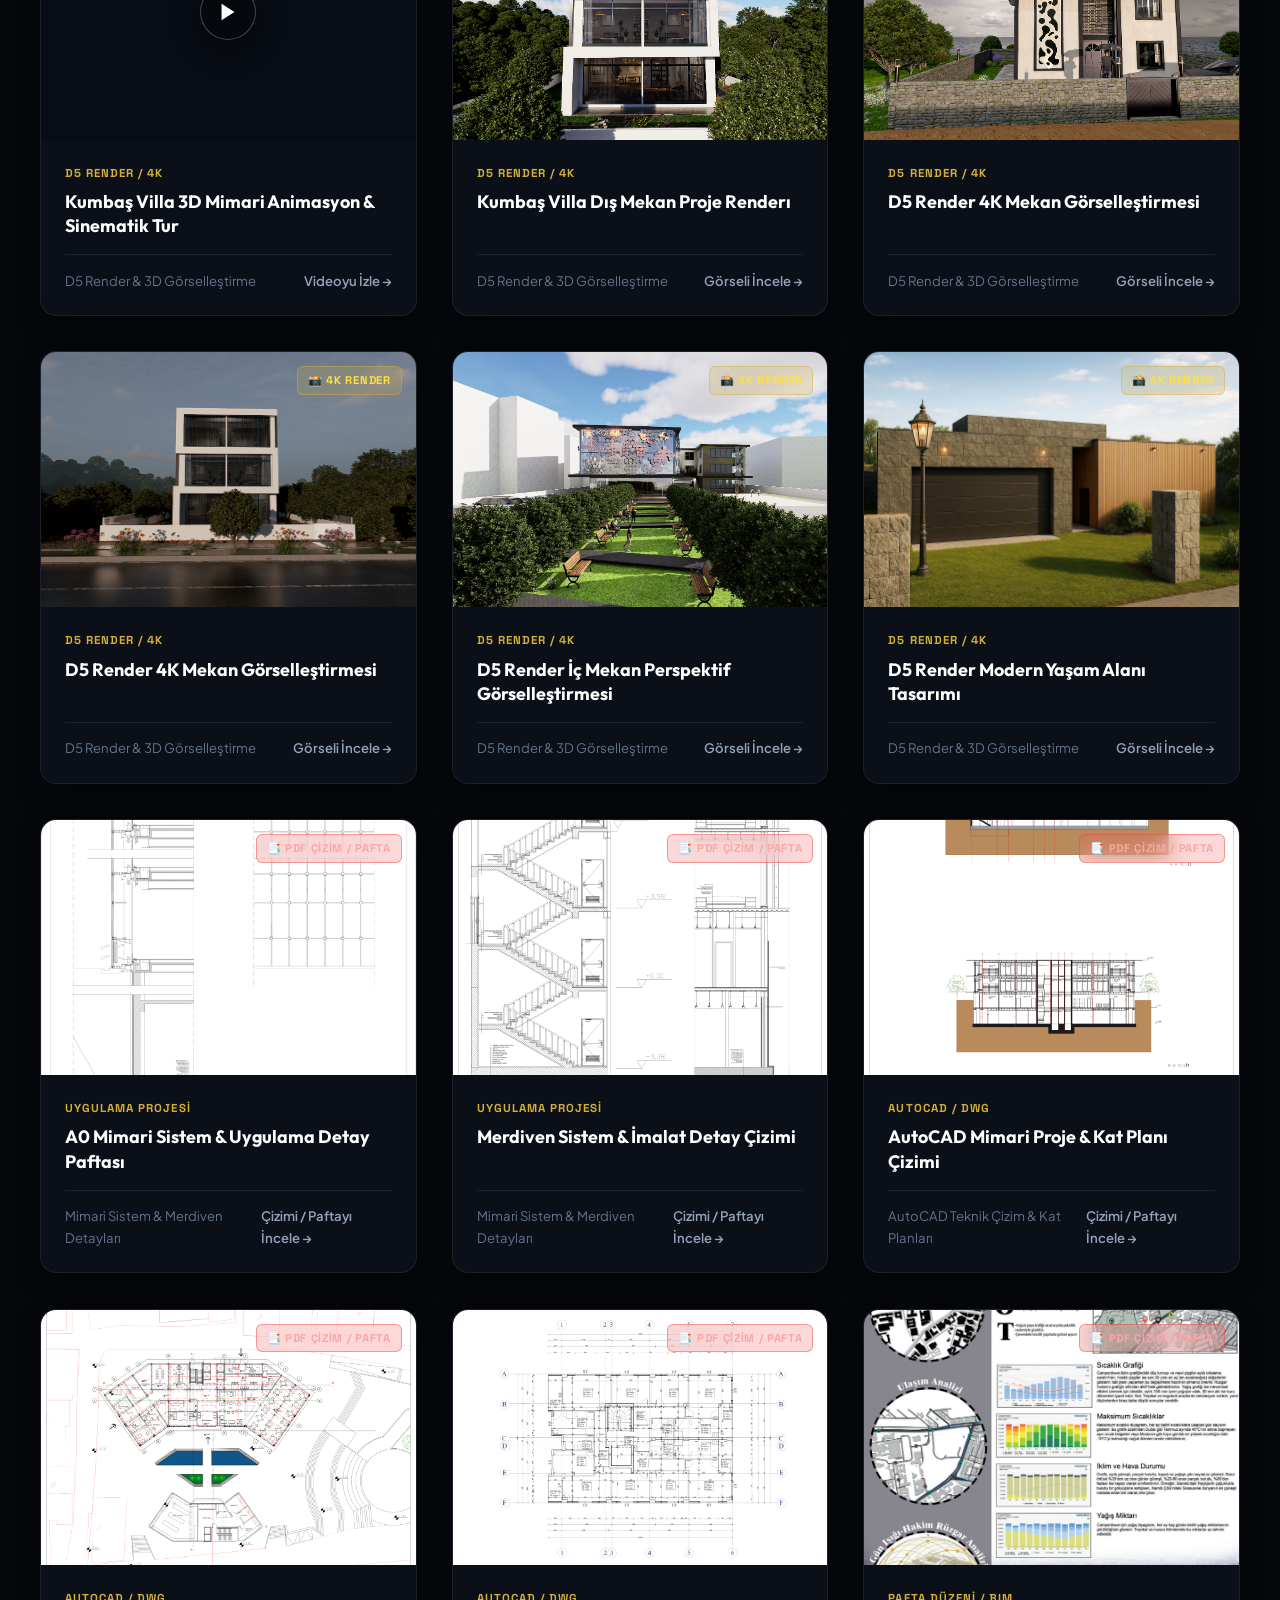
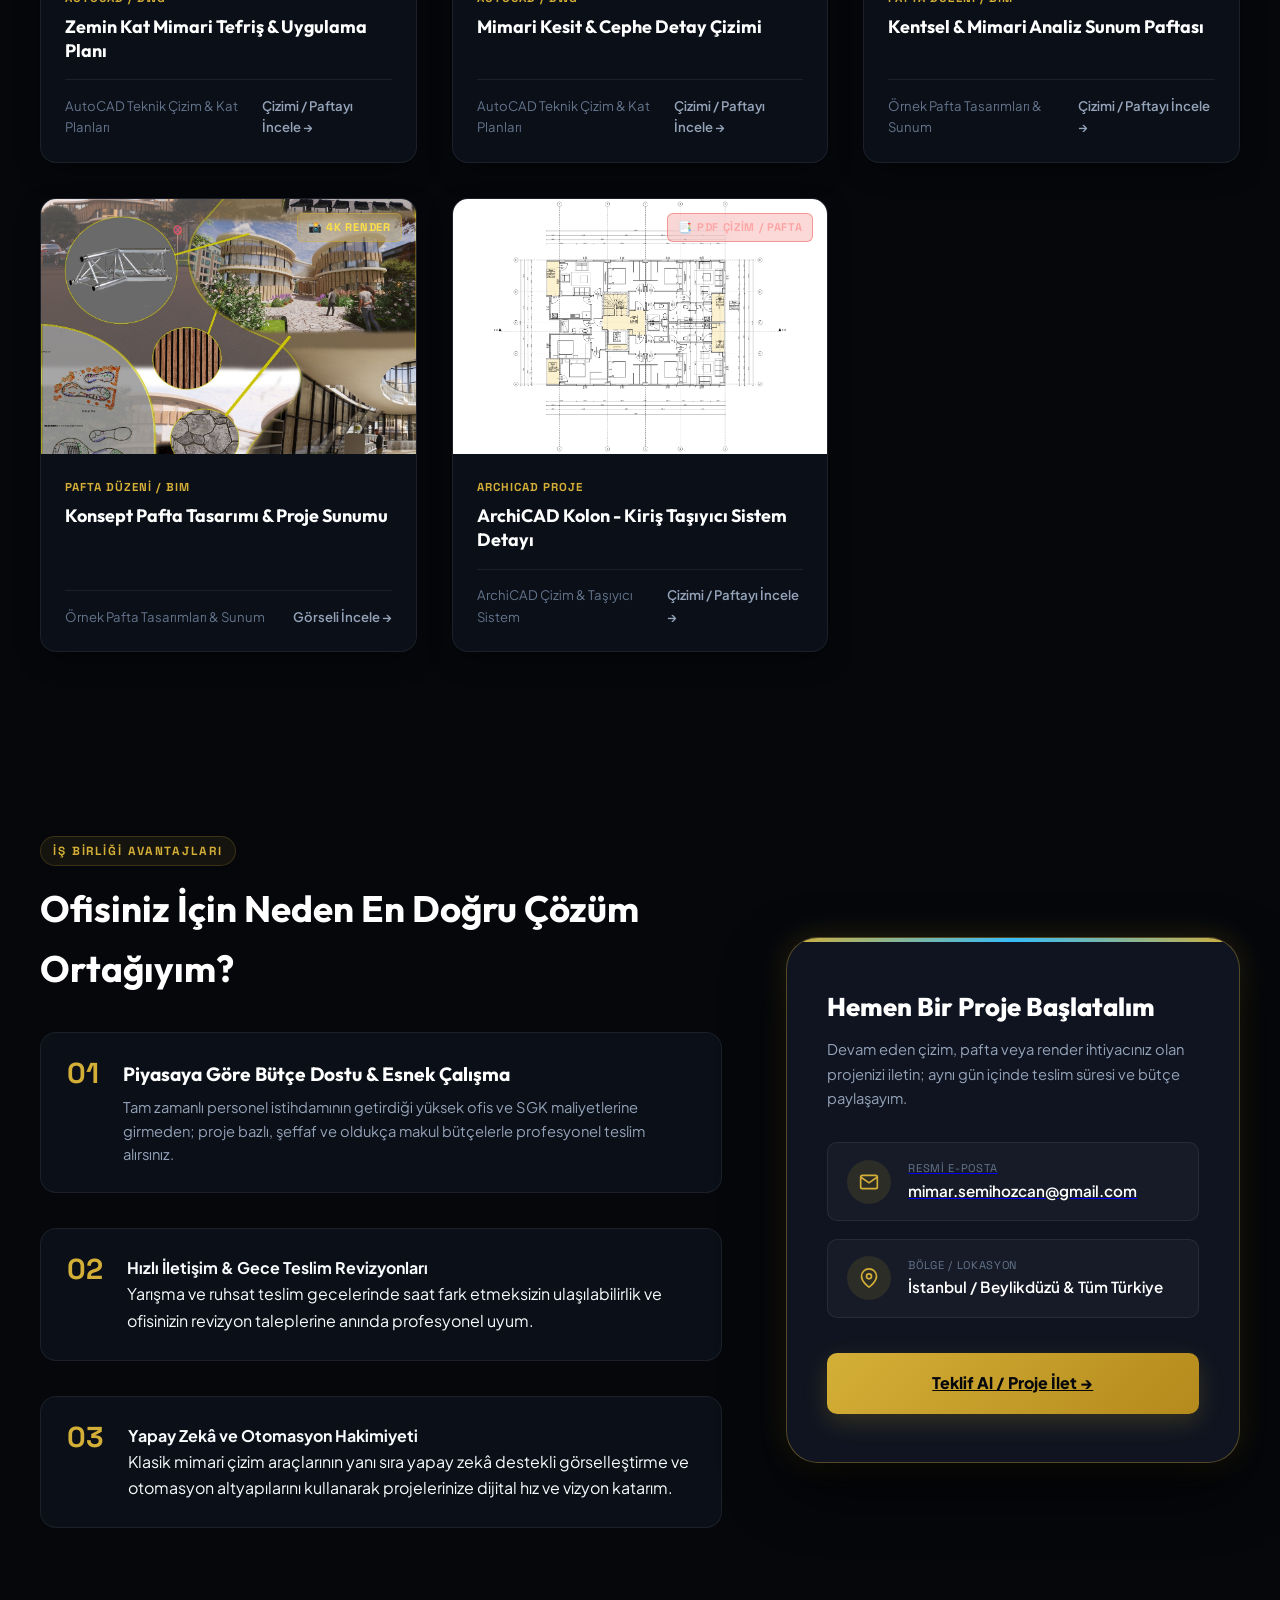
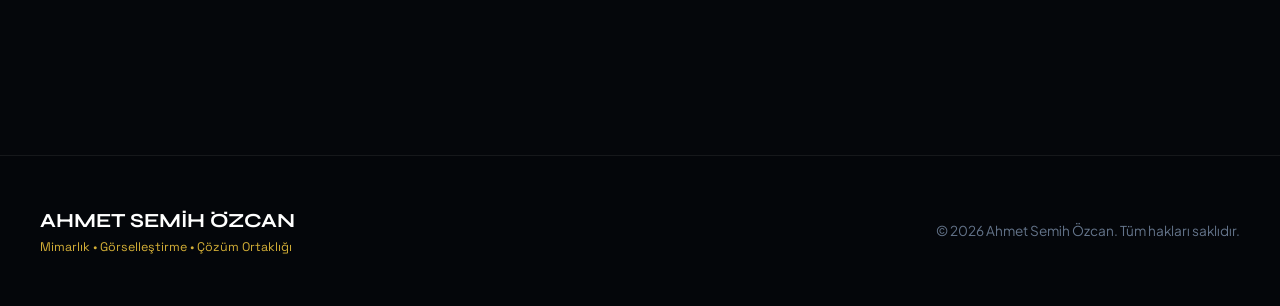
==== commit 67cc7130: "Fix relative paths for GitHub Pages and Cloud CDN" ====
--- a/index.html
+++ b/index.html
@@ -5,7 +5,7 @@
   <meta name="viewport" content="width=device-width, initial-scale=1.0">
   <title>Ahmet Semih Özcan | Mimari Tasarım, Render, Animasyon & Çizim Atölyesi</title>
   <meta name="description" content="Ahmet Semih Özcan - Mimari Portfolyo: D5 Render, 3D Sinematik Mimari Animasyonlar, ArchiCAD paftalama, AutoCAD teknik detay projeleri.">
-  <link rel="stylesheet" href="/portfolio/style.css?v=2.3">
+  <link rel="stylesheet" href="./style.css?v=2.3">
   <link rel="stylesheet" href="/style.css?v=2.3">
   <style>
 /* === LUXURY ARCHITECTURAL ATELIER - PREMIUM DESIGN SYSTEM === */
@@ -293,7 +293,7 @@
   max-width: 1200px;
   height: 380px;
   border-radius: var(--radius-xl);
-  background-image: linear-gradient(180deg, rgba(5, 7, 11, 0.4) 0%, rgba(5, 7, 11, 0.96) 90%), url('/portfolio/assets/files/d5_kumbag_villa_proje_render.png');
+  background-image: linear-gradient(180deg, rgba(5, 7, 11, 0.4) 0%, rgba(5, 7, 11, 0.96) 90%), url('./assets/files/d5_kumbag_villa_proje_render.png');
   background-size: cover;
   background-position: center 35%;
   opacity: 0.35;
@@ -1384,8 +1384,8 @@
       <!-- Video 1: Kumbaş Villa -->
       <div class="theater-card">
         <div class="theater-screen-wrap">
-          <video id="v1" playsinline loop muted controls preload="metadata" poster="/portfolio/assets/files/d5_kumbag_villa_proje_render.png">
-            <source src="/portfolio/assets/files/d5_kumbag_villa_2.mp4" type="video/mp4">
+          <video id="v1" playsinline loop muted controls preload="metadata" poster="./assets/files/d5_kumbag_villa_proje_render.png">
+            <source src="./assets/files/d5_kumbag_villa_2.mp4" type="video/mp4">
           </video>
           <div class="theater-live-tag">
             <svg width="12" height="12" viewBox="0 0 24 24" fill="currentColor"><circle cx="12" cy="12" r="10"></circle></svg>
@@ -1411,8 +1411,8 @@
       <!-- Video 2: AI Mimari Konsept -->
       <div class="theater-card">
         <div class="theater-screen-wrap">
-          <video id="v2" playsinline loop muted controls preload="metadata" poster="/portfolio/assets/files/ai_render_01_villa_porsche.jpg">
-            <source src="/portfolio/assets/files/ai_WhatsApp_Video_2026-09-08_at_23.53.28.mp4" type="video/mp4">
+          <video id="v2" playsinline loop muted controls preload="metadata" poster="./assets/files/ai_render_01_villa_porsche.jpg">
+            <source src="./assets/files/ai_WhatsApp_Video_2026-09-08_at_23.53.28.mp4" type="video/mp4">
           </video>
           <div class="theater-live-tag ai-tag">
             <svg width="12" height="12" viewBox="0 0 24 24" fill="currentColor"><circle cx="12" cy="12" r="10"></circle></svg>
@@ -1575,8 +1575,8 @@
     "title": "Modern Lüks Villa & Araç Renderı",
     "original_filename": "render_01_villa_porsche.jpg",
     "type": "image",
-    "file_url": "/portfolio/assets/files/ai_render_01_villa_porsche.jpg",
-    "thumb_url": "/portfolio/assets/files/ai_render_01_villa_porsche.jpg"
+    "file_url": "./assets/files/ai_render_01_villa_porsche.jpg",
+    "thumb_url": "./assets/files/ai_render_01_villa_porsche.jpg"
   },
   {
     "id": "ai_render_20260908_032138_apartman.jpg",
@@ -1586,8 +1586,8 @@
     "title": "Apartman Konsept Dış Cephe Renderı",
     "original_filename": "render_20260908_032138_apartman.jpg",
     "type": "image",
-    "file_url": "/portfolio/assets/files/ai_render_20260908_032138_apartman.jpg",
-    "thumb_url": "/portfolio/assets/files/ai_render_20260908_032138_apartman.jpg"
+    "file_url": "./assets/files/ai_render_20260908_032138_apartman.jpg",
+    "thumb_url": "./assets/files/ai_render_20260908_032138_apartman.jpg"
   },
   {
     "id": "ai_WhatsApp_Video_2026-09-08_at_23.53.28.mp4",
@@ -1597,8 +1597,8 @@
     "title": "Mimari Yapay Zekâ Destekli Konsept Animasyonu",
     "original_filename": "WhatsApp Video 2026-09-08 at 23.53.28.mp4",
     "type": "video",
-    "file_url": "/portfolio/assets/files/ai_WhatsApp_Video_2026-09-08_at_23.53.28.mp4",
-    "thumb_url": "/portfolio/assets/files/ai_WhatsApp_Video_2026-09-08_at_23.53.28.mp4"
+    "file_url": "./assets/files/ai_WhatsApp_Video_2026-09-08_at_23.53.28.mp4",
+    "thumb_url": "./assets/files/ai_WhatsApp_Video_2026-09-08_at_23.53.28.mp4"
   },
   {
     "id": "d5_asdasdImage.png",
@@ -1608,8 +1608,8 @@
     "title": "D5 Render Konut Dış Cephe & Peyzaj Görseli",
     "original_filename": "asdasdImage.png",
     "type": "image",
-    "file_url": "/portfolio/assets/files/d5_asdasdImage.png",
-    "thumb_url": "/portfolio/assets/files/d5_asdasdImage.png"
+    "file_url": "./assets/files/d5_asdasdImage.png",
+    "thumb_url": "./assets/files/d5_asdasdImage.png"
   },
   {
     "id": "d5_asdasdScene_1_5.png",
@@ -1619,8 +1619,8 @@
     "title": "D5 Render 4K Mekan Görselleştirmesi",
     "original_filename": "asdasdScene 1_5.png",
     "type": "image",
-    "file_url": "/portfolio/assets/files/d5_asdasdScene_1_5.png",
-    "thumb_url": "/portfolio/assets/files/d5_asdasdScene_1_5.png"
+    "file_url": "./assets/files/d5_asdasdScene_1_5.png",
+    "thumb_url": "./assets/files/d5_asdasdScene_1_5.png"
   },
   {
     "id": "d5_Image_upscale01.png",
@@ -1630,8 +1630,8 @@
     "title": "D5 Render 4K Mekan Görselleştirmesi",
     "original_filename": "Image_upscale01.png",
     "type": "image",
-    "file_url": "/portfolio/assets/files/d5_Image_upscale01.png",
-    "thumb_url": "/portfolio/assets/files/d5_Image_upscale01.png"
+    "file_url": "./assets/files/d5_Image_upscale01.png",
+    "thumb_url": "./assets/files/d5_Image_upscale01.png"
   },
   {
     "id": "d5_kumbag_villa_2.mp4",
@@ -1641,8 +1641,8 @@
     "title": "Kumbaş Villa 3D Mimari Animasyon & Sinematik Tur",
     "original_filename": "kumbağ villa (2).mp4",
     "type": "video",
-    "file_url": "/portfolio/assets/files/d5_kumbag_villa_2.mp4",
-    "thumb_url": "/portfolio/assets/files/d5_kumbag_villa_2.mp4"
+    "file_url": "./assets/files/d5_kumbag_villa_2.mp4",
+    "thumb_url": "./assets/files/d5_kumbag_villa_2.mp4"
   },
   {
     "id": "d5_kumbag_villa_proje_render.png",
@@ -1652,8 +1652,8 @@
     "title": "Kumbaş Villa Dış Mekan Proje Renderı",
     "original_filename": "kumbağ villa proje render.png",
     "type": "image",
-    "file_url": "/portfolio/assets/files/d5_kumbag_villa_proje_render.png",
-    "thumb_url": "/portfolio/assets/files/d5_kumbag_villa_proje_render.png"
+    "file_url": "./assets/files/d5_kumbag_villa_proje_render.png",
+    "thumb_url": "./assets/files/d5_kumbag_villa_proje_render.png"
   },
   {
     "id": "d5_Scene_14_upscale01.png",
@@ -1663,8 +1663,8 @@
     "title": "D5 Render 4K Mekan Görselleştirmesi",
     "original_filename": "Scene 14_upscale01.png",
     "type": "image",
-    "file_url": "/portfolio/assets/files/d5_Scene_14_upscale01.png",
-    "thumb_url": "/portfolio/assets/files/d5_Scene_14_upscale01.png"
+    "file_url": "./assets/files/d5_Scene_14_upscale01.png",
+    "thumb_url": "./assets/files/d5_Scene_14_upscale01.png"
   },
   {
     "id": "d5_Scene_19_1.png",
@@ -1674,8 +1674,8 @@
     "title": "D5 Render 4K Mekan Görselleştirmesi",
     "original_filename": "Scene 19_1.png",
     "type": "image",
-    "file_url": "/portfolio/assets/files/d5_Scene_19_1.png",
-    "thumb_url": "/portfolio/assets/files/d5_Scene_19_1.png"
+    "file_url": "./assets/files/d5_Scene_19_1.png",
+    "thumb_url": "./assets/files/d5_Scene_19_1.png"
   },
   {
     "id": "d5_WhatsApp_Image_2026-09-08_at_23.55.02.jpeg",
@@ -1685,8 +1685,8 @@
     "title": "D5 Render İç Mekan Perspektif Görselleştirmesi",
     "original_filename": "WhatsApp Image 2026-09-08 at 23.55.02.jpeg",
     "type": "image",
-    "file_url": "/portfolio/assets/files/d5_WhatsApp_Image_2026-09-08_at_23.55.02.jpeg",
-    "thumb_url": "/portfolio/assets/files/d5_WhatsApp_Image_2026-09-08_at_23.55.02.jpeg"
+    "file_url": "./assets/files/d5_WhatsApp_Image_2026-09-08_at_23.55.02.jpeg",
+    "thumb_url": "./assets/files/d5_WhatsApp_Image_2026-09-08_at_23.55.02.jpeg"
   },
   {
     "id": "d5_WhatsApp_Image_2026-09-08_at_23.56.20.jpeg",
@@ -1696,8 +1696,8 @@
     "title": "D5 Render Modern Yaşam Alanı Tasarımı",
     "original_filename": "WhatsApp Image 2026-09-08 at 23.56.20.jpeg",
     "type": "image",
-    "file_url": "/portfolio/assets/files/d5_WhatsApp_Image_2026-09-08_at_23.56.20.jpeg",
-    "thumb_url": "/portfolio/assets/files/d5_WhatsApp_Image_2026-09-08_at_23.56.20.jpeg"
+    "file_url": "./assets/files/d5_WhatsApp_Image_2026-09-08_at_23.56.20.jpeg",
+    "thumb_url": "./assets/files/d5_WhatsApp_Image_2026-09-08_at_23.56.20.jpeg"
   },
   {
     "id": "detay_1220802065_AHMET_SEMIH_OZCAN_A0_DETAY.pdf",
@@ -1707,8 +1707,8 @@
     "title": "A0 Mimari Sistem & Uygulama Detay Paftası",
     "original_filename": "1220802065_AHMET_SEMİH_ÖZCAN_A0_DETAY.pdf",
     "type": "pdf",
-    "file_url": "/portfolio/assets/files/detay_1220802065_AHMET_SEMIH_OZCAN_A0_DETAY.pdf",
-    "thumb_url": "/portfolio/assets/thumbs/thumb_detay_1220802065_AHMET_SEMIH_OZCAN_A0_DETAY.png"
+    "file_url": "./assets/files/detay_1220802065_AHMET_SEMIH_OZCAN_A0_DETAY.pdf",
+    "thumb_url": "./assets/thumbs/thumb_detay_1220802065_AHMET_SEMIH_OZCAN_A0_DETAY.png"
   },
   {
     "id": "detay_MERDIVEN_DETAY.pdf",
@@ -1718,8 +1718,8 @@
     "title": "Merdiven Sistem & İmalat Detay Çizimi",
     "original_filename": "MERDİVEN DETAY.pdf",
     "type": "pdf",
-    "file_url": "/portfolio/assets/files/detay_MERDIVEN_DETAY.pdf",
-    "thumb_url": "/portfolio/assets/thumbs/thumb_detay_MERDIVEN_DETAY.png"
+    "file_url": "./assets/files/detay_MERDIVEN_DETAY.pdf",
+    "thumb_url": "./assets/thumbs/thumb_detay_MERDIVEN_DETAY.png"
   },
   {
     "id": "autocad_proje_bilmem_ne.pdf",
@@ -1729,8 +1729,8 @@
     "title": "AutoCAD Mimari Proje & Kat Planı Çizimi",
     "original_filename": "proje bilmem ne.pdf",
     "type": "pdf",
-    "file_url": "/portfolio/assets/files/autocad_proje_bilmem_ne.pdf",
-    "thumb_url": "/portfolio/assets/thumbs/thumb_autocad_proje_bilmem_ne.png"
+    "file_url": "./assets/files/autocad_proje_bilmem_ne.pdf",
+    "thumb_url": "./assets/thumbs/thumb_autocad_proje_bilmem_ne.png"
   },
   {
     "id": "autocad_ZEMIN_KAT.pdf",
@@ -1740,8 +1740,8 @@
     "title": "Zemin Kat Mimari Tefriş & Uygulama Planı",
     "original_filename": "ZEMİN KAT.pdf",
     "type": "pdf",
-    "file_url": "/portfolio/assets/files/autocad_ZEMIN_KAT.pdf",
-    "thumb_url": "/portfolio/assets/thumbs/thumb_autocad_ZEMIN_KAT.png"
+    "file_url": "./assets/files/autocad_ZEMIN_KAT.pdf",
+    "thumb_url": "./assets/thumbs/thumb_autocad_ZEMIN_KAT.png"
   },
   {
     "id": "autocad_oa.pdf",
@@ -1751,8 +1751,8 @@
     "title": "Mimari Kesit & Cephe Detay Çizimi",
     "original_filename": "öa.pdf",
     "type": "pdf",
-    "file_url": "/portfolio/assets/files/autocad_oa.pdf",
-    "thumb_url": "/portfolio/assets/thumbs/thumb_autocad_oa.png"
+    "file_url": "./assets/files/autocad_oa.pdf",
+    "thumb_url": "./assets/thumbs/thumb_autocad_oa.png"
   },
   {
     "id": "pafta_analiz_paftasi_compressed_1.pdf",
@@ -1762,8 +1762,8 @@
     "title": "Kentsel & Mimari Analiz Sunum Paftası",
     "original_filename": "analiz paftası_compressed (1).pdf",
     "type": "pdf",
-    "file_url": "/portfolio/assets/files/pafta_analiz_paftasi_compressed_1.pdf",
-    "thumb_url": "/portfolio/assets/thumbs/thumb_pafta_analiz_paftasi_compressed_1.png"
+    "file_url": "./assets/files/pafta_analiz_paftasi_compressed_1.pdf",
+    "thumb_url": "./assets/thumbs/thumb_pafta_analiz_paftasi_compressed_1.png"
   },
   {
     "id": "pafta_WhatsApp_Image_2026-09-08_at_23.56.47.jpeg",
@@ -1773,8 +1773,8 @@
     "title": "Konsept Pafta Tasarımı & Proje Sunumu",
     "original_filename": "WhatsApp Image 2026-09-08 at 23.56.47.jpeg",
     "type": "image",
-    "file_url": "/portfolio/assets/files/pafta_WhatsApp_Image_2026-09-08_at_23.56.47.jpeg",
-    "thumb_url": "/portfolio/assets/files/pafta_WhatsApp_Image_2026-09-08_at_23.56.47.jpeg"
+    "file_url": "./assets/files/pafta_WhatsApp_Image_2026-09-08_at_23.56.47.jpeg",
+    "thumb_url": "./assets/files/pafta_WhatsApp_Image_2026-09-08_at_23.56.47.jpeg"
   },
   {
     "id": "archicad_kolon_kiris.pdf",
@@ -1784,8 +1784,8 @@
     "title": "ArchiCAD Kolon - Kiriş Taşıyıcı Sistem Detayı",
     "original_filename": "kolon kiriş.pdf",
     "type": "pdf",
-    "file_url": "/portfolio/assets/files/archicad_kolon_kiris.pdf",
-    "thumb_url": "/portfolio/assets/thumbs/thumb_archicad_kolon_kiris.png"
+    "file_url": "./assets/files/archicad_kolon_kiris.pdf",
+    "thumb_url": "./assets/thumbs/thumb_archicad_kolon_kiris.png"
   }
 ];
   </script>
@@ -1804,7 +1804,7 @@
     if (window.PRELOADED_PORTFOLIO_ITEMS && Array.isArray(window.PRELOADED_PORTFOLIO_ITEMS) && window.PRELOADED_PORTFOLIO_ITEMS.length > 0) {
       allPortfolioItems = window.PRELOADED_PORTFOLIO_ITEMS;
     } else {
-      const res = await fetch('/portfolio/portfolio_items.json');
+      const res = await fetch('./portfolio_items.json');
       allPortfolioItems = await res.json();
     }
     
@@ -2016,6 +2016,6 @@
 }
 
   </script>
-  <script src="/portfolio/script.js?v=2.3"></script>
+  <script src="./script.js?v=2.3"></script>
 </body>
 </html>
--- a/style.css
+++ b/style.css
@@ -283,7 +283,7 @@
   max-width: 1200px;
   height: 380px;
   border-radius: var(--radius-xl);
-  background-image: linear-gradient(180deg, rgba(5, 7, 11, 0.4) 0%, rgba(5, 7, 11, 0.96) 90%), url('/portfolio/assets/files/d5_kumbag_villa_proje_render.png');
+  background-image: linear-gradient(180deg, rgba(5, 7, 11, 0.4) 0%, rgba(5, 7, 11, 0.96) 90%), url('./assets/files/d5_kumbag_villa_proje_render.png');
   background-size: cover;
   background-position: center 35%;
   opacity: 0.35;
--- a/style.css
+++ b/style.css
@@ -283,7 +283,7 @@
   max-width: 1200px;
   height: 380px;
   border-radius: var(--radius-xl);
-  background-image: linear-gradient(180deg, rgba(5, 7, 11, 0.4) 0%, rgba(5, 7, 11, 0.96) 90%), url('/portfolio/assets/files/d5_kumbag_villa_proje_render.png');
+  background-image: linear-gradient(180deg, rgba(5, 7, 11, 0.4) 0%, rgba(5, 7, 11, 0.96) 90%), url('./assets/files/d5_kumbag_villa_proje_render.png');
   background-size: cover;
   background-position: center 35%;
   opacity: 0.35;
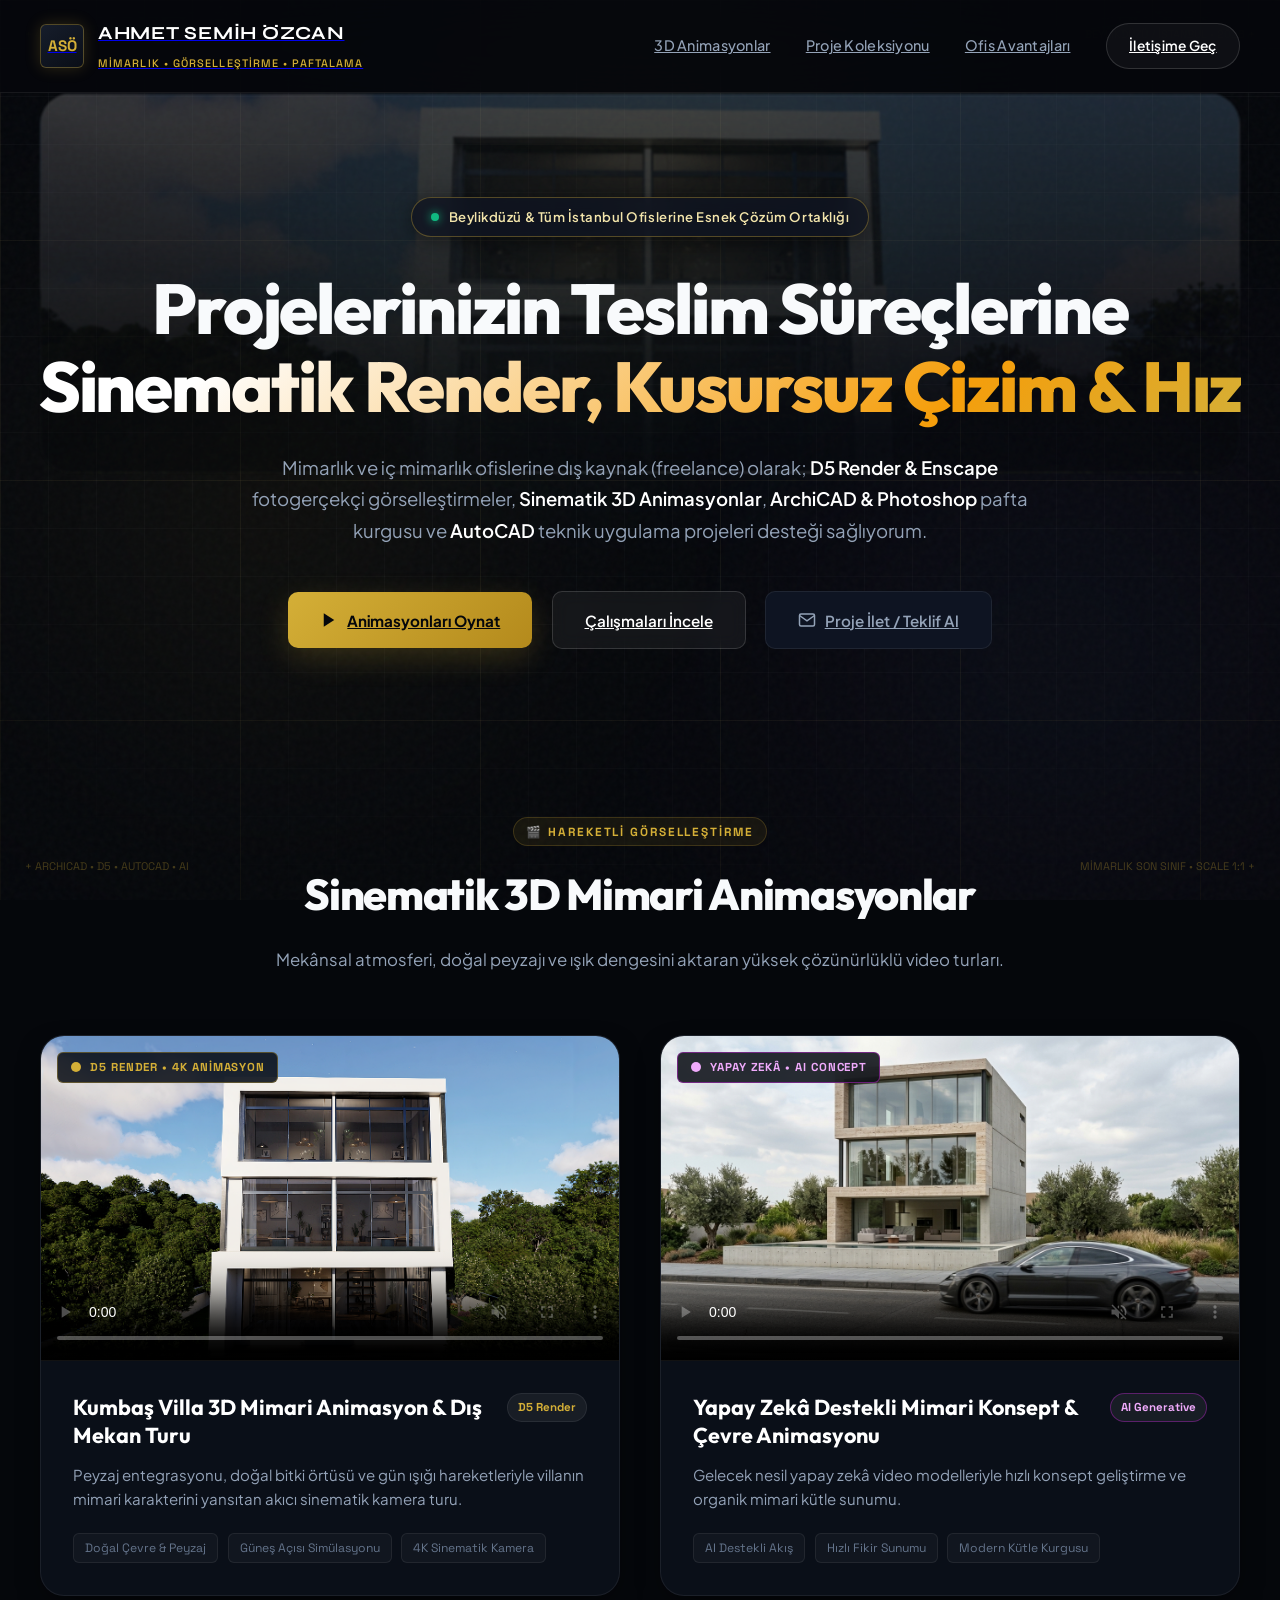
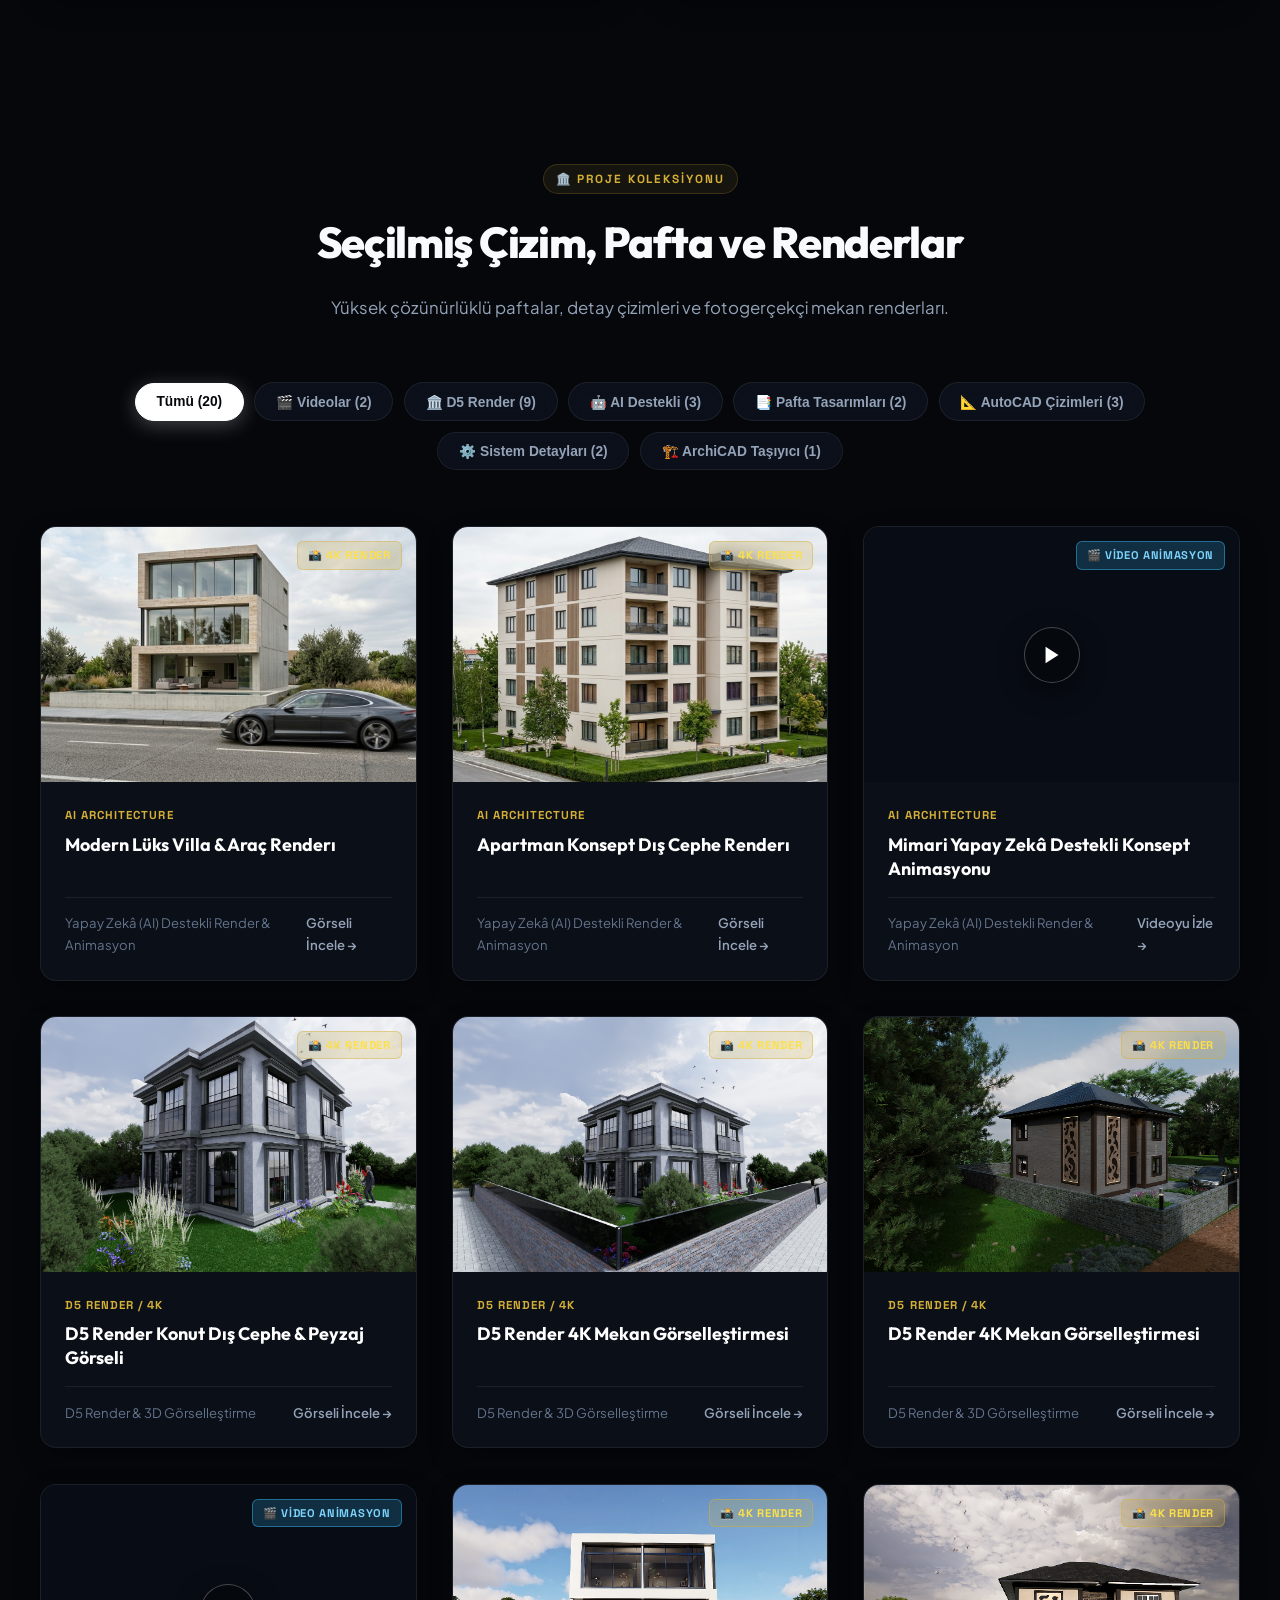
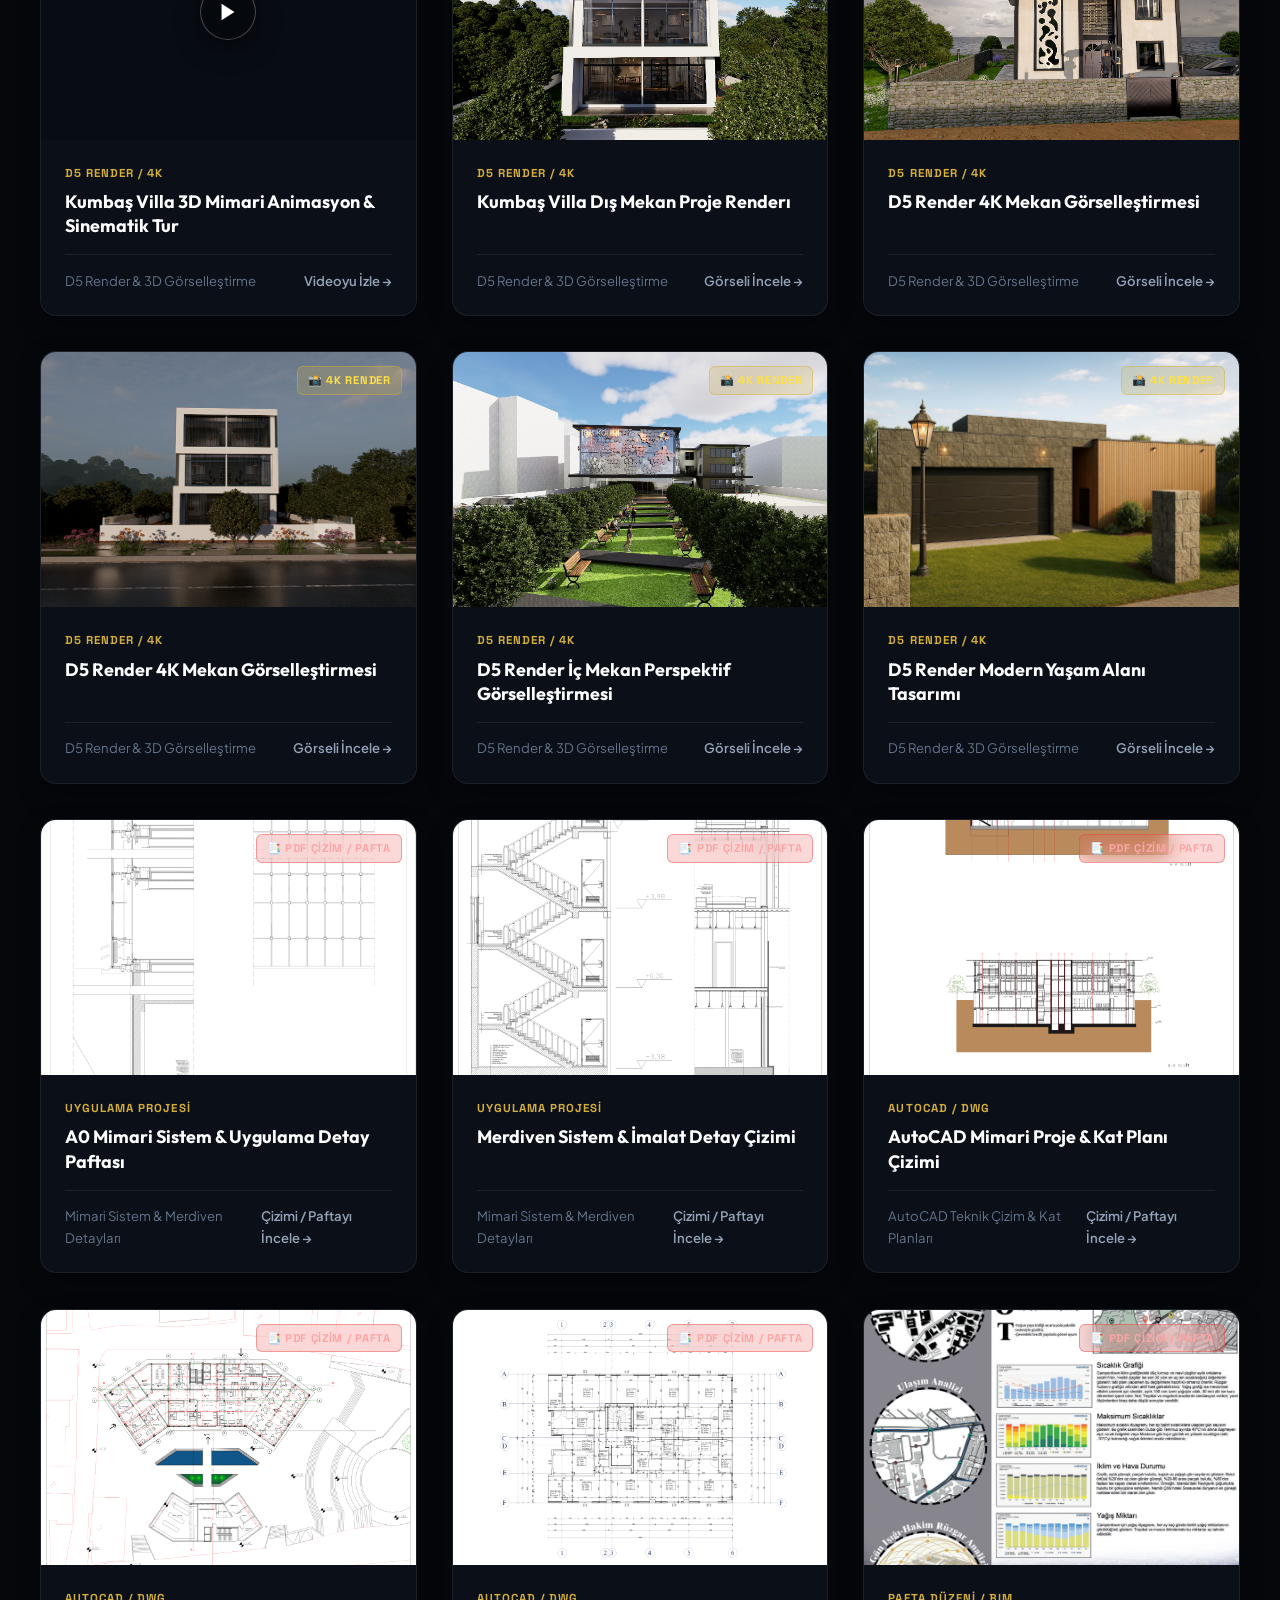
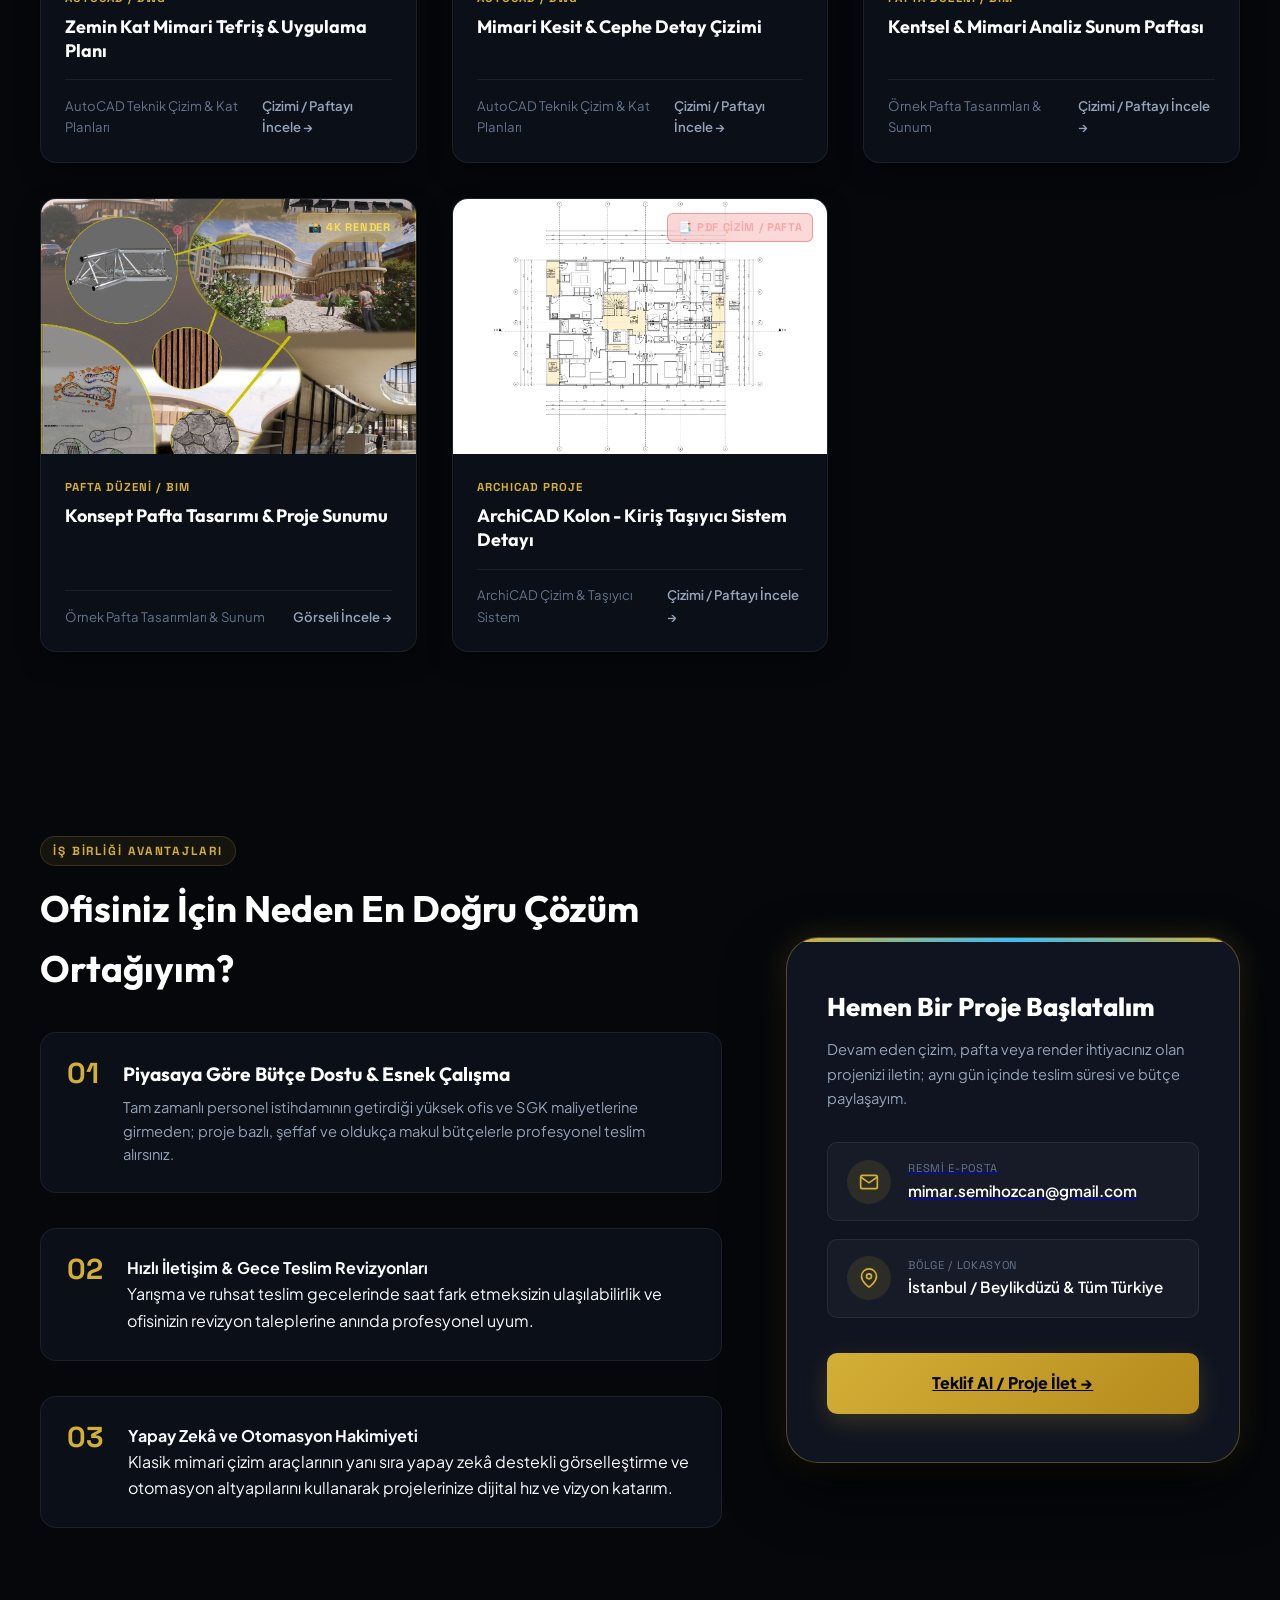
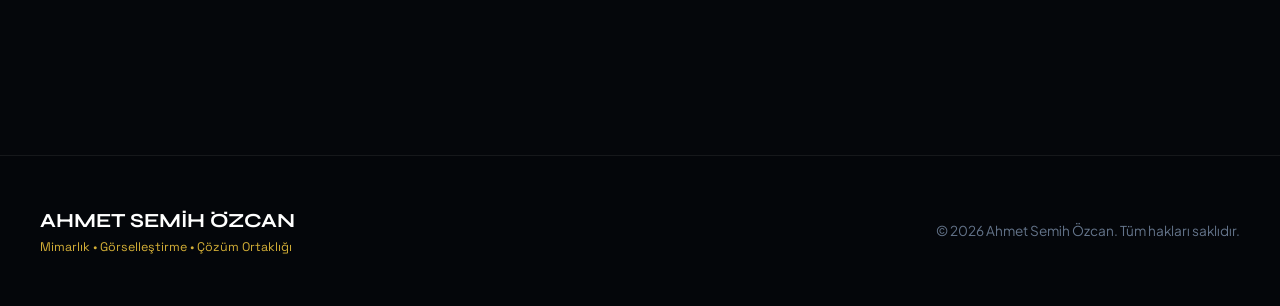
==== commit 99c6426e: "fix: remove duplicate script block to restore 24/7 background tracking" ====
--- a/index.html
+++ b/index.html
@@ -1789,233 +1789,6 @@
   }
 ];
   </script>
-  <script>
-// AHMET SEMİH ÖZCAN - PORTFOLYO İÇERİK & ETKİLEŞİM MOTORU
-let allPortfolioItems = [];
-
-document.addEventListener('DOMContentLoaded', async () => {
-  await loadPortfolioData();
-  setupFilterButtons();
-  setupSmoothScroll();
-});
-
-async function loadPortfolioData() {
-  try {
-    if (window.PRELOADED_PORTFOLIO_ITEMS && Array.isArray(window.PRELOADED_PORTFOLIO_ITEMS) && window.PRELOADED_PORTFOLIO_ITEMS.length > 0) {
-      allPortfolioItems = window.PRELOADED_PORTFOLIO_ITEMS;
-    } else {
-      const res = await fetch('./portfolio_items.json');
-      allPortfolioItems = await res.json();
-    }
-    
-    updateCategoryCounts();
-    renderGallery(allPortfolioItems);
-  } catch (err) {
-    console.error("Portfolyo verisi yüklenemedi:", err);
-  }
-}
-
-function updateCategoryCounts() {
-  document.getElementById('countAll').innerText = allPortfolioItems.length;
-  
-  const videoCount = allPortfolioItems.filter(i => i.type === 'video').length;
-  const d5Count = allPortfolioItems.filter(i => i.category_id === 'd5').length;
-  const aiCount = allPortfolioItems.filter(i => i.category_id === 'ai').length;
-  const paftaCount = allPortfolioItems.filter(i => i.category_id === 'pafta').length;
-  const autocadCount = allPortfolioItems.filter(i => i.category_id === 'autocad').length;
-  const detayCount = allPortfolioItems.filter(i => i.category_id === 'detay').length;
-  const archicadCount = allPortfolioItems.filter(i => i.category_id === 'archicad').length;
-
-  document.getElementById('countVideo').innerText = videoCount;
-  document.getElementById('countD5').innerText = d5Count;
-  document.getElementById('countAI').innerText = aiCount;
-  document.getElementById('countPafta').innerText = paftaCount;
-  document.getElementById('countAutocad').innerText = autocadCount;
-  document.getElementById('countDetay').innerText = detayCount;
-  document.getElementById('countArchicad').innerText = archicadCount;
-}
-
-function renderGallery(items) {
-  const container = document.getElementById('portfolioGallery');
-  container.innerHTML = '';
-
-  if (items.length === 0) {
-    container.innerHTML = '<div style="grid-column: 1/-1; text-align: center; color: #94a3b8; padding: 3rem;">Bu kategoride henüz çalışma bulunmuyor.</div>';
-    return;
-  }
-
-  items.forEach(item => {
-    const card = document.createElement('div');
-    card.className = 'project-card';
-    card.setAttribute('data-category', item.category_id);
-    card.setAttribute('data-type', item.type);
-
-    let mediaHTML = '';
-    let badgeHTML = '';
-    let actionText = '';
-
-    if (item.type === 'video') {
-      badgeHTML = `<span class="type-indicator-badge type-video">🎬 VİDEO ANİMASYON</span>`;
-      mediaHTML = `
-        <video muted loop playsinline preload="metadata">
-          <source src="${item.file_url}" type="video/mp4">
-        </video>
-        <div class="play-icon-overlay">
-          <svg width="22" height="22" viewBox="0 0 24 24" fill="currentColor"><polygon points="5 3 19 12 5 21 5 3"></polygon></svg>
-        </div>
-      `;
-      actionText = 'Videoyu İzle &rarr;';
-    } else if (item.type === 'pdf') {
-      badgeHTML = `<span class="type-indicator-badge type-pdf">📑 PDF ÇİZİM / PAFTA</span>`;
-      mediaHTML = `
-        <img src="${item.thumb_url}" alt="${item.title}" loading="lazy">
-      `;
-      actionText = 'Çizimi / Paftayı İncele &rarr;';
-    } else {
-      badgeHTML = `<span class="type-indicator-badge type-image">📸 4K RENDER</span>`;
-      mediaHTML = `
-        <img src="${item.thumb_url}" alt="${item.title}" loading="lazy">
-      `;
-      actionText = 'Görseli İncele &rarr;';
-    }
-
-    card.innerHTML = `
-      <div class="card-media-wrap">
-        ${badgeHTML}
-        ${mediaHTML}
-      </div>
-      <div class="card-details">
-        <span class="card-category-tag">${item.tag}</span>
-        <h4>${item.title}</h4>
-        <div class="card-footer-action">
-          <span>${item.category_name}</span>
-          <span class="action-text">${actionText}</span>
-        </div>
-      </div>
-    `;
-
-    // Hover oynatma desteği (video kartları için)
-    if (item.type === 'video') {
-      const vid = card.querySelector('video');
-      card.addEventListener('mouseenter', () => {
-        vid.play().catch(() => {});
-      });
-      card.addEventListener('mouseleave', () => {
-        vid.pause();
-        vid.currentTime = 0;
-      });
-    }
-
-    // Tıklama ile Cinema Modalı Açma
-    card.addEventListener('click', () => {
-      openMediaModal(item);
-    });
-
-    container.appendChild(card);
-  });
-}
-
-function setupFilterButtons() {
-  const filterBtns = document.querySelectorAll('.cat-btn');
-  filterBtns.forEach(btn => {
-    btn.addEventListener('click', () => {
-      filterBtns.forEach(b => b.classList.remove('active'));
-      btn.classList.add('active');
-
-      const filter = btn.getAttribute('data-filter');
-      if (filter === 'all') {
-        renderGallery(allPortfolioItems);
-      } else if (filter === 'video') {
-        renderGallery(allPortfolioItems.filter(i => i.type === 'video'));
-      } else {
-        renderGallery(allPortfolioItems.filter(i => i.category_id === filter));
-      }
-    });
-  });
-}
-
-function openMediaModal(item) {
-  const modal = document.getElementById('mediaModal');
-  const body = document.getElementById('modalBody');
-  const title = document.getElementById('modalTitle');
-  const tag = document.getElementById('modalTag');
-  const actions = document.getElementById('modalActions');
-
-  title.innerText = item.title;
-  tag.innerText = item.tag + " • " + item.category_name;
-
-  if (item.type === 'video') {
-    body.innerHTML = `
-      <video controls autoplay playsinline loop style="width:100%; height:100%; object-fit:contain;">
-        <source src="${item.file_url}" type="video/mp4">
-      </video>
-    `;
-    actions.innerHTML = `
-      <a href="${item.file_url}" download class="btn btn-secondary" style="padding:0.5rem 1rem; font-size:0.8rem;">
-        Videoyu İndir
-      </a>
-    `;
-  } else if (item.type === 'pdf') {
-    body.innerHTML = `
-      <iframe src="${item.file_url}#toolbar=1" style="width:100%; height:100%;"></iframe>
-    `;
-    actions.innerHTML = `
-      <a href="${item.file_url}" target="_blank" class="btn btn-primary" style="padding:0.5rem 1rem; font-size:0.8rem;">
-        PDF'i Yeni Sekmede Tam Ekran Aç
-      </a>
-      <a href="${item.file_url}" download class="btn btn-secondary" style="padding:0.5rem 1rem; font-size:0.8rem;">
-        PDF İndir
-      </a>
-    `;
-  } else {
-    body.innerHTML = `
-      <img src="${item.file_url}" alt="${item.title}">
-    `;
-    actions.innerHTML = `
-      <a href="${item.file_url}" target="_blank" class="btn btn-primary" style="padding:0.5rem 1rem; font-size:0.8rem;">
-        Orijinal Çözünürlükte Gör
-      </a>
-    `;
-  }
-
-  modal.classList.add('active');
-  document.body.style.overflow = 'hidden';
-}
-
-function closeMediaModal() {
-  const modal = document.getElementById('mediaModal');
-  const body = document.getElementById('modalBody');
-  // Video varsa sesi ve oynatmayı durdur
-  const vid = body.querySelector('video');
-  if (vid) {
-    vid.pause();
-    vid.src = '';
-  }
-  body.innerHTML = '';
-  modal.classList.remove('active');
-  document.body.style.overflow = 'auto';
-}
-
-// ESC tuşu ile kapatma
-document.addEventListener('keydown', (e) => {
-  if (e.key === 'Escape') {
-    closeMediaModal();
-  }
-});
-
-function setupSmoothScroll() {
-  document.querySelectorAll('a[href^="#"]').forEach(anchor => {
-    anchor.addEventListener('click', function (e) {
-      e.preventDefault();
-      const target = document.querySelector(this.getAttribute('href'));
-      if (target) {
-        target.scrollIntoView({ behavior: 'smooth', block: 'start' });
-      }
-    });
-  });
-}
-
-  </script>
-  <script src="./script.js?v=2.3"></script>
+  <script src="./script.js?v=2.4"></script>
 </body>
 </html>
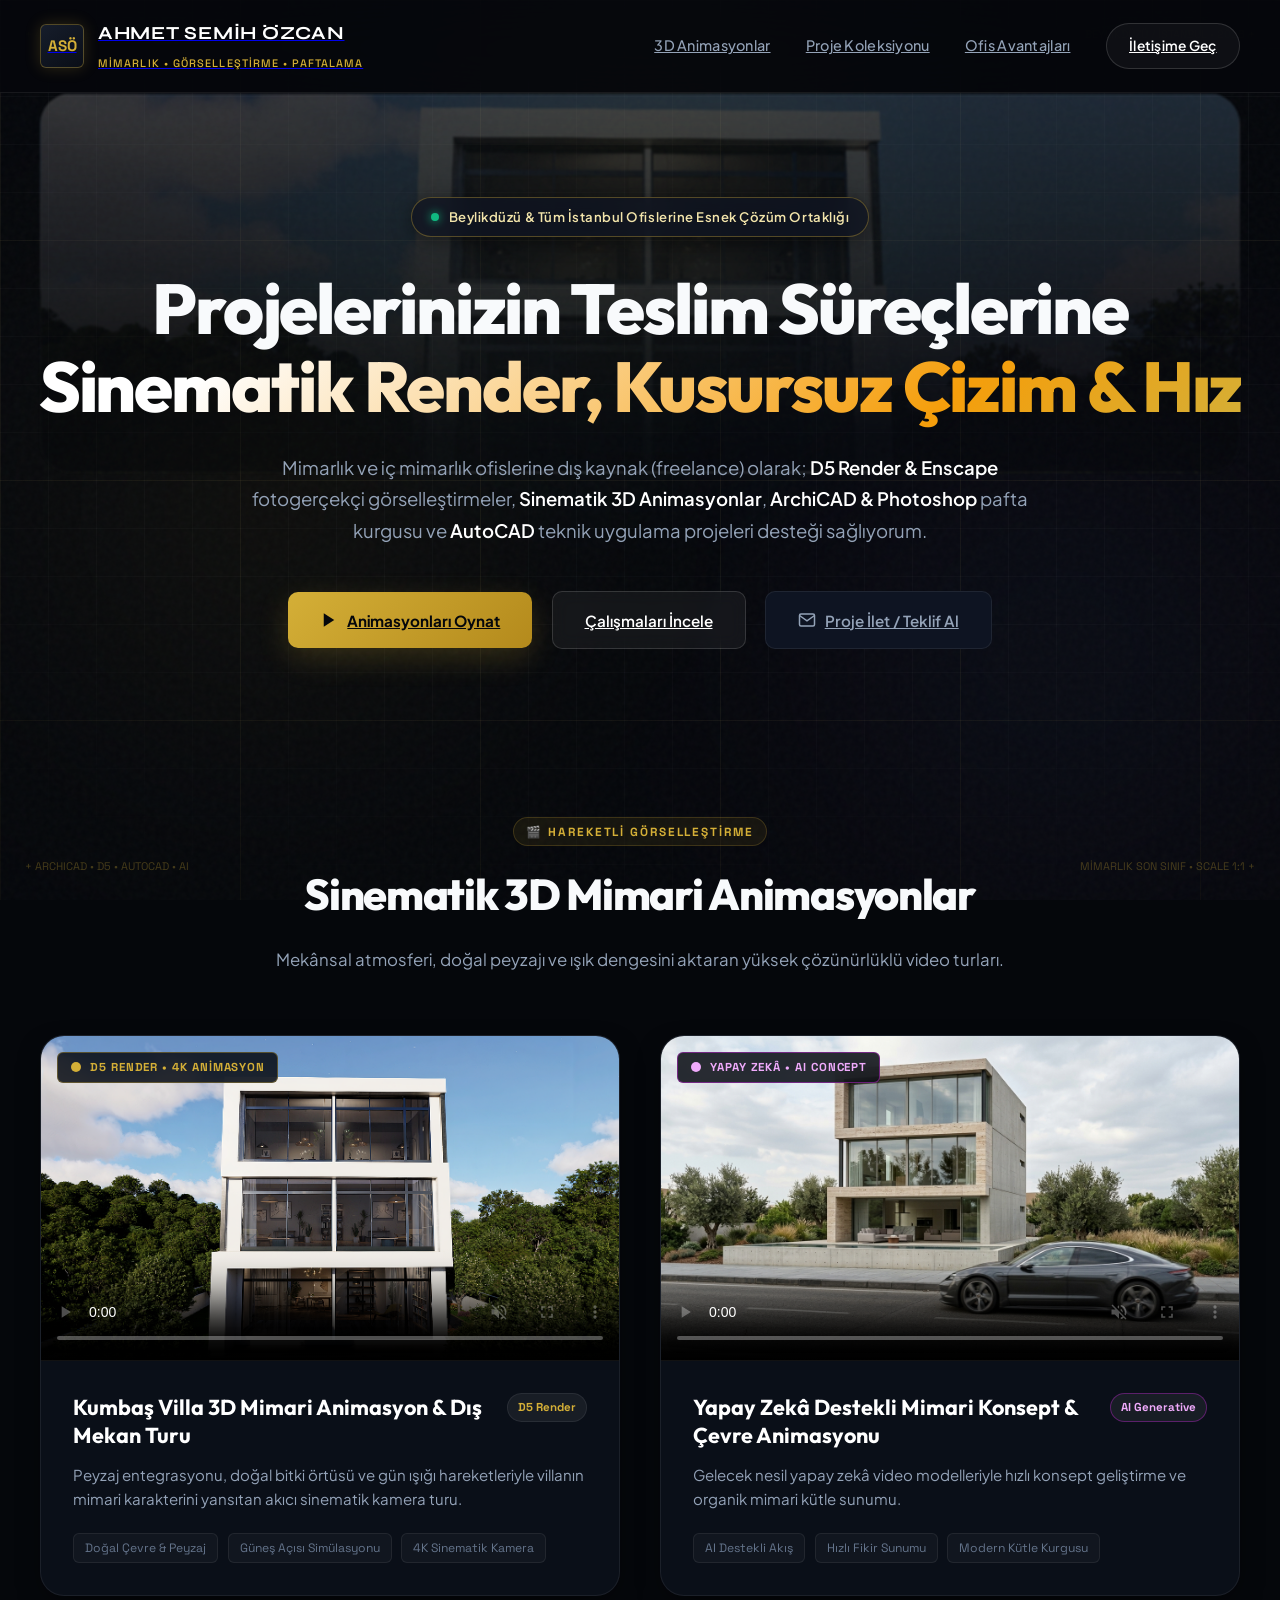
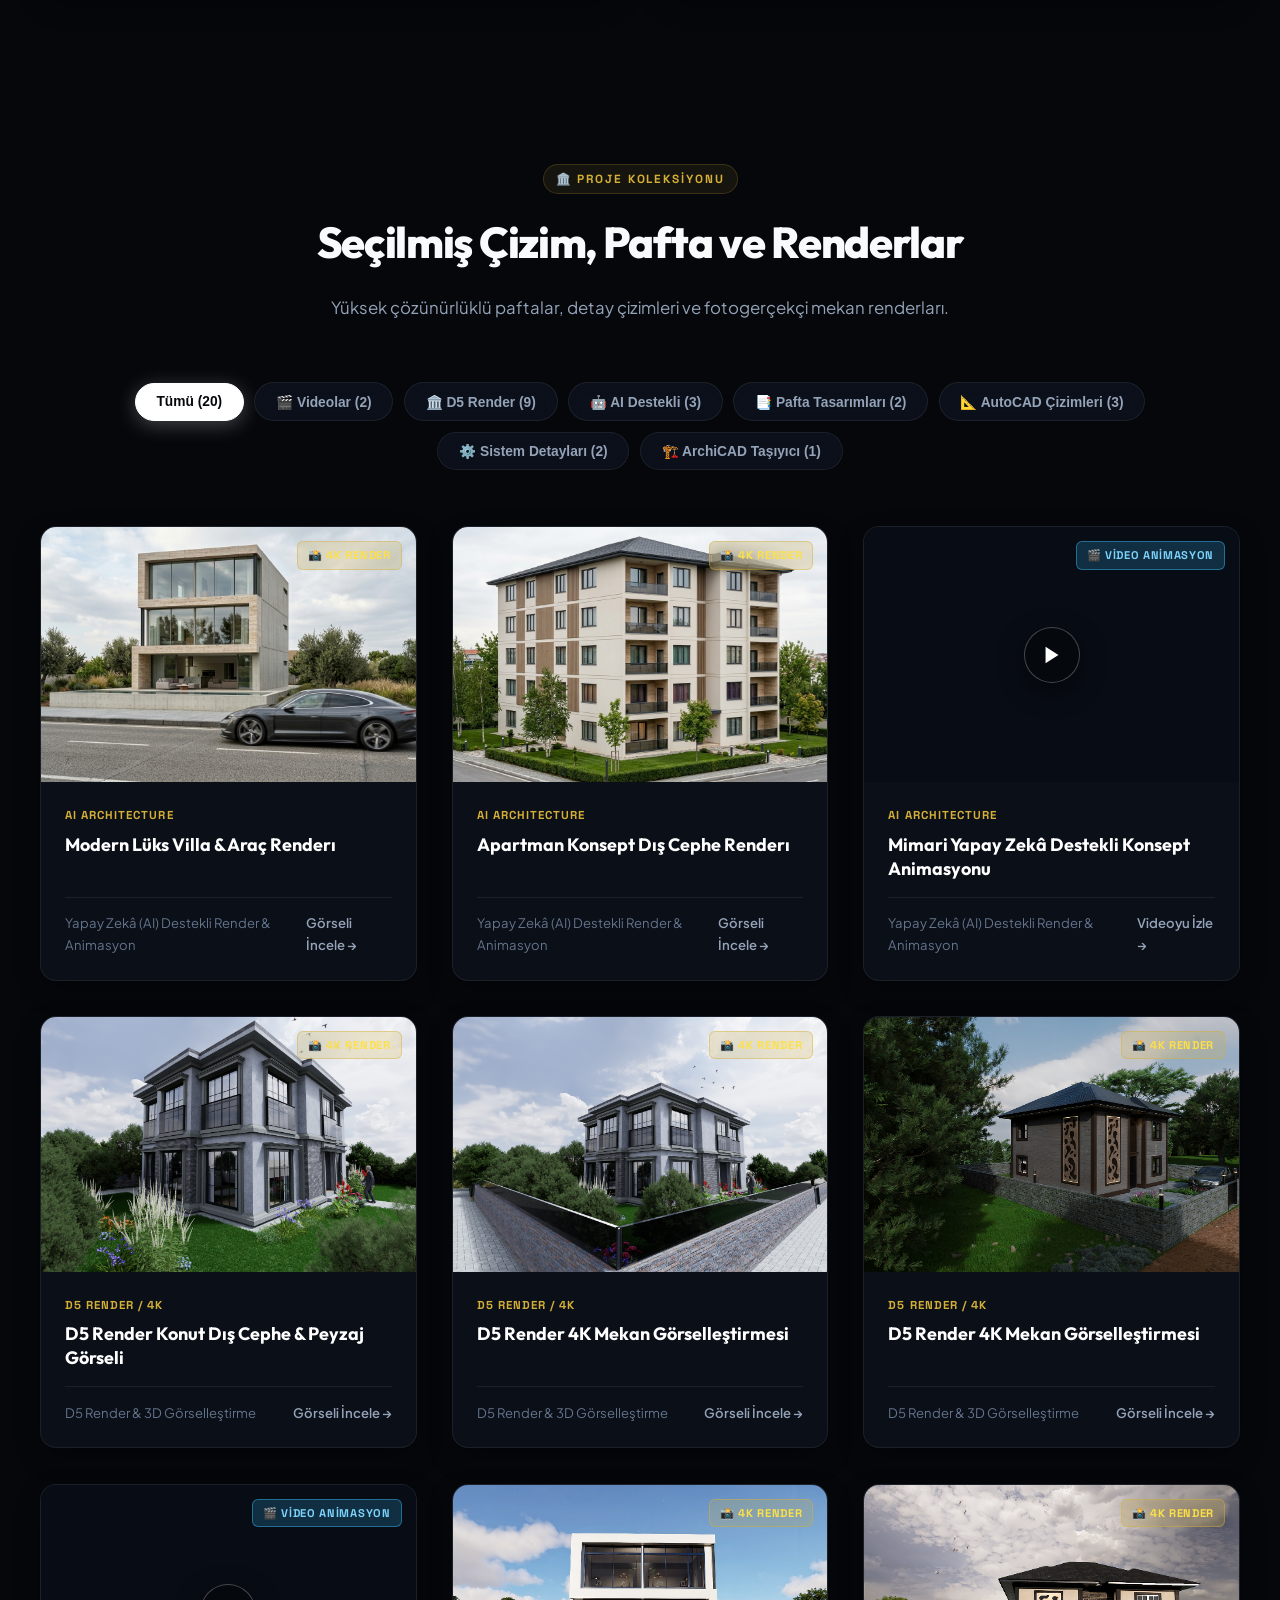
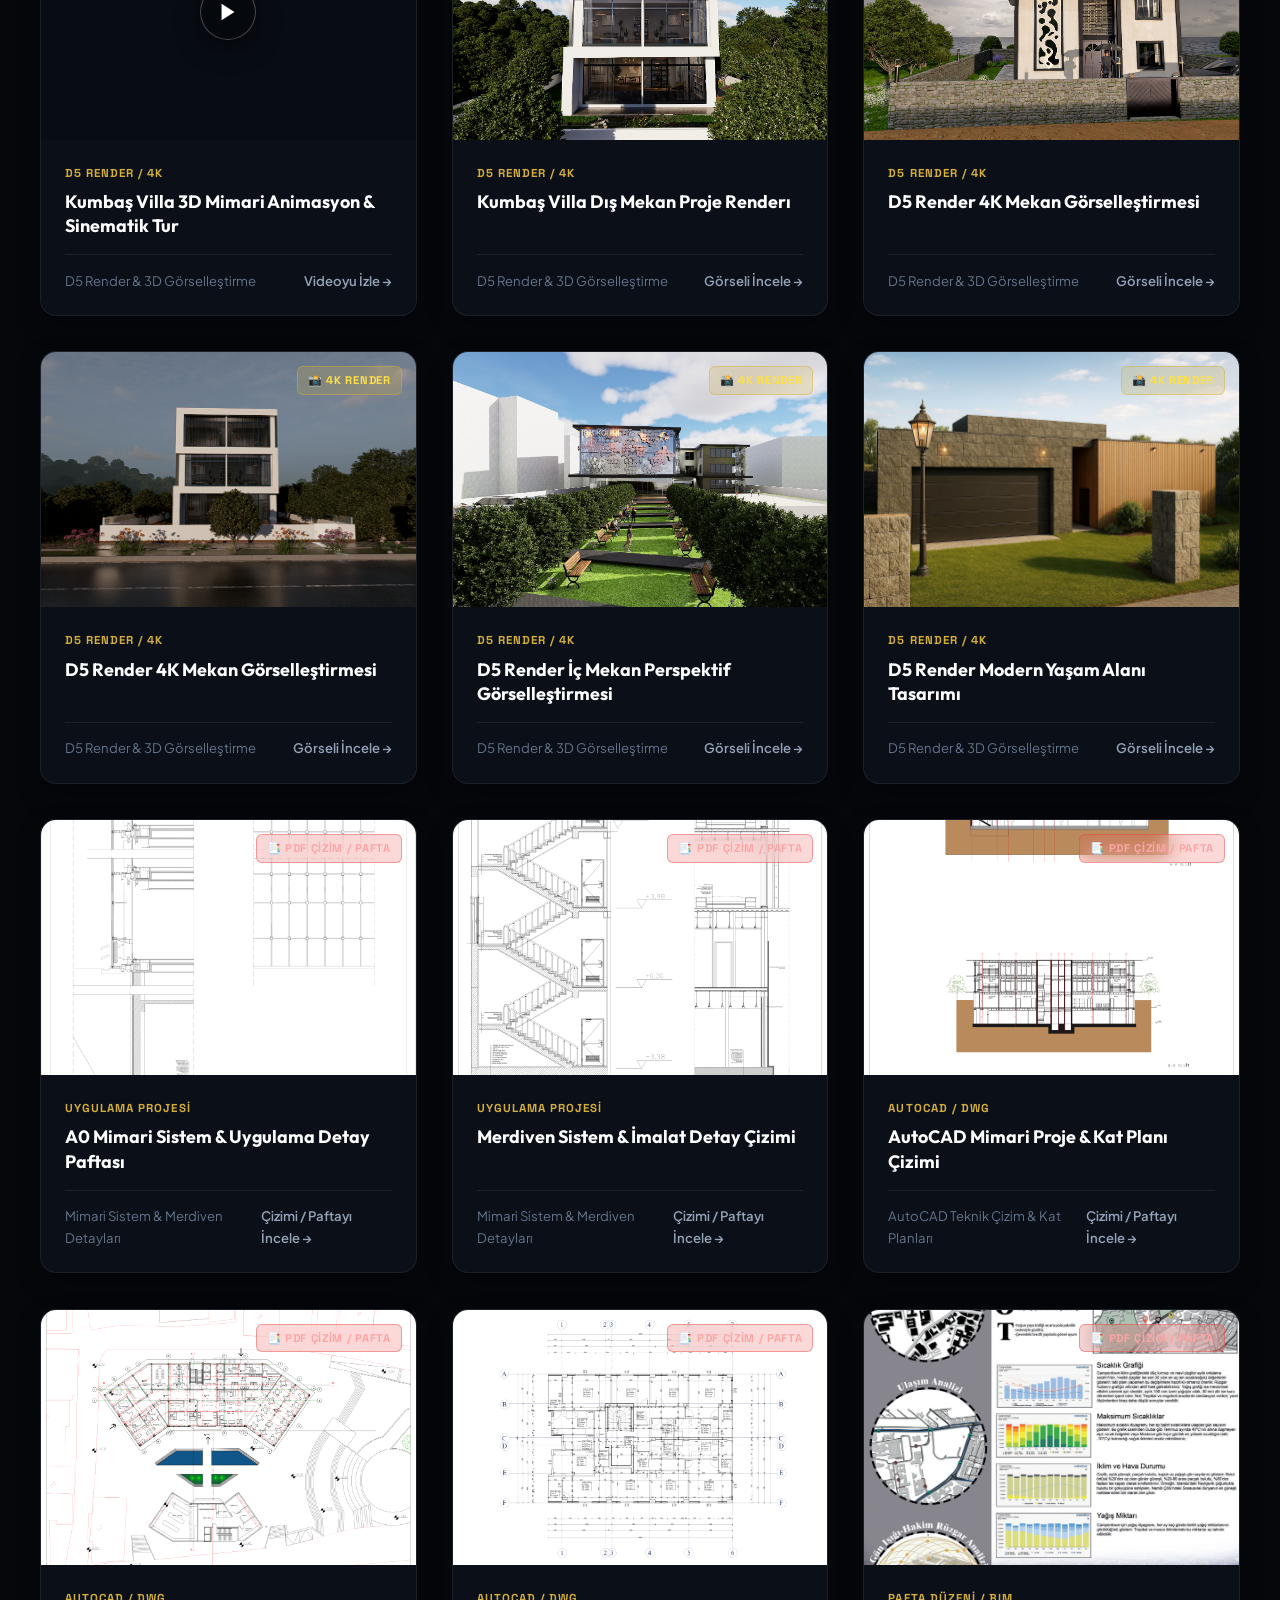
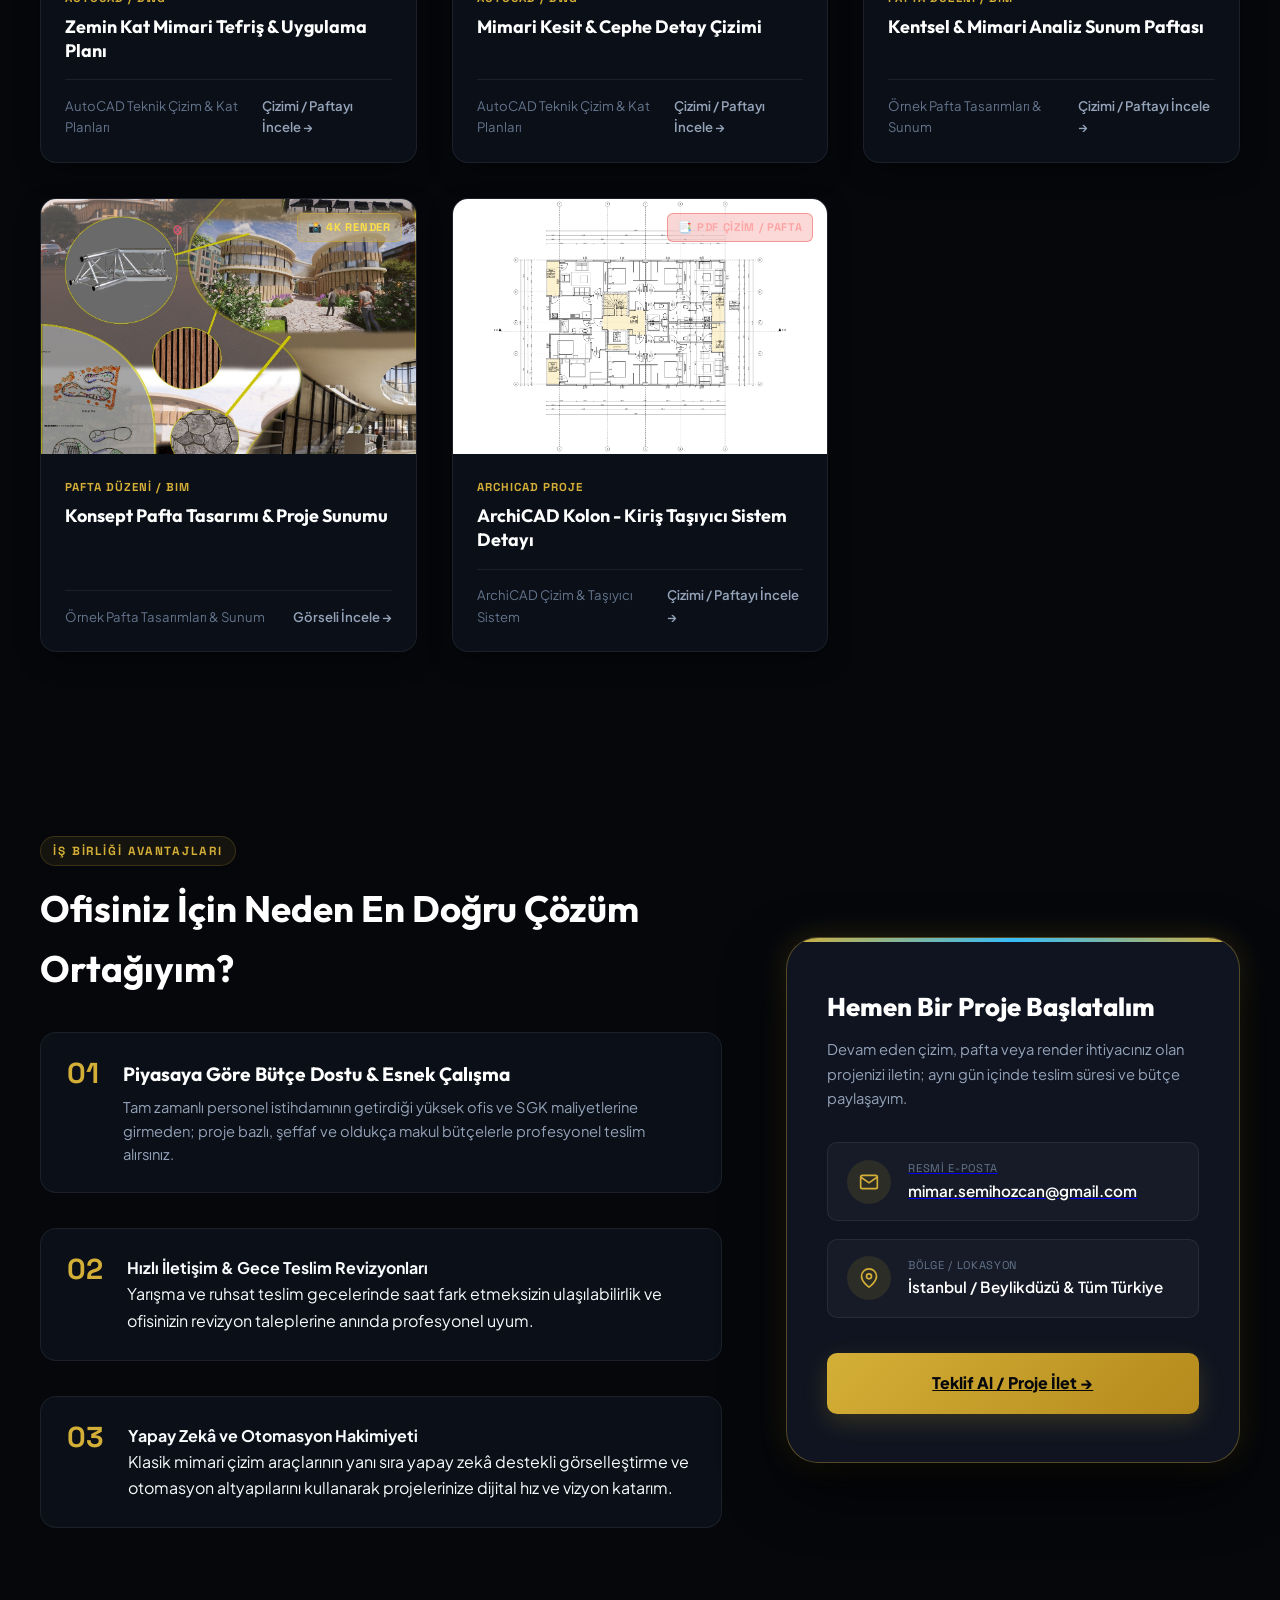
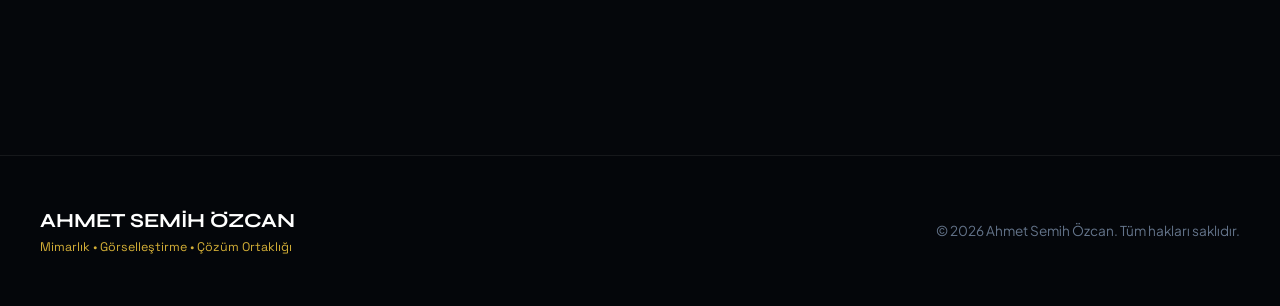
==== commit 1ac52cb4: "fix: add standard background-clip property for browser compatibility" ====
--- a/index.html
+++ b/index.html
@@ -346,6 +346,7 @@
 .hero-headline .gradient-text {
   background: linear-gradient(135deg, #FFFFFF 15%, #F59E0B 75%, #D4AF37 100%);
   -webkit-background-clip: text;
+  background-clip: text;
   -webkit-text-fill-color: transparent;
 }
 
--- a/style.css
+++ b/style.css
@@ -336,6 +336,7 @@
 .hero-headline .gradient-text {
   background: linear-gradient(135deg, #FFFFFF 15%, #F59E0B 75%, #D4AF37 100%);
   -webkit-background-clip: text;
+  background-clip: text;
   -webkit-text-fill-color: transparent;
 }
 
--- a/style.css
+++ b/style.css
@@ -336,6 +336,7 @@
 .hero-headline .gradient-text {
   background: linear-gradient(135deg, #FFFFFF 15%, #F59E0B 75%, #D4AF37 100%);
   -webkit-background-clip: text;
+  background-clip: text;
   -webkit-text-fill-color: transparent;
 }
 
